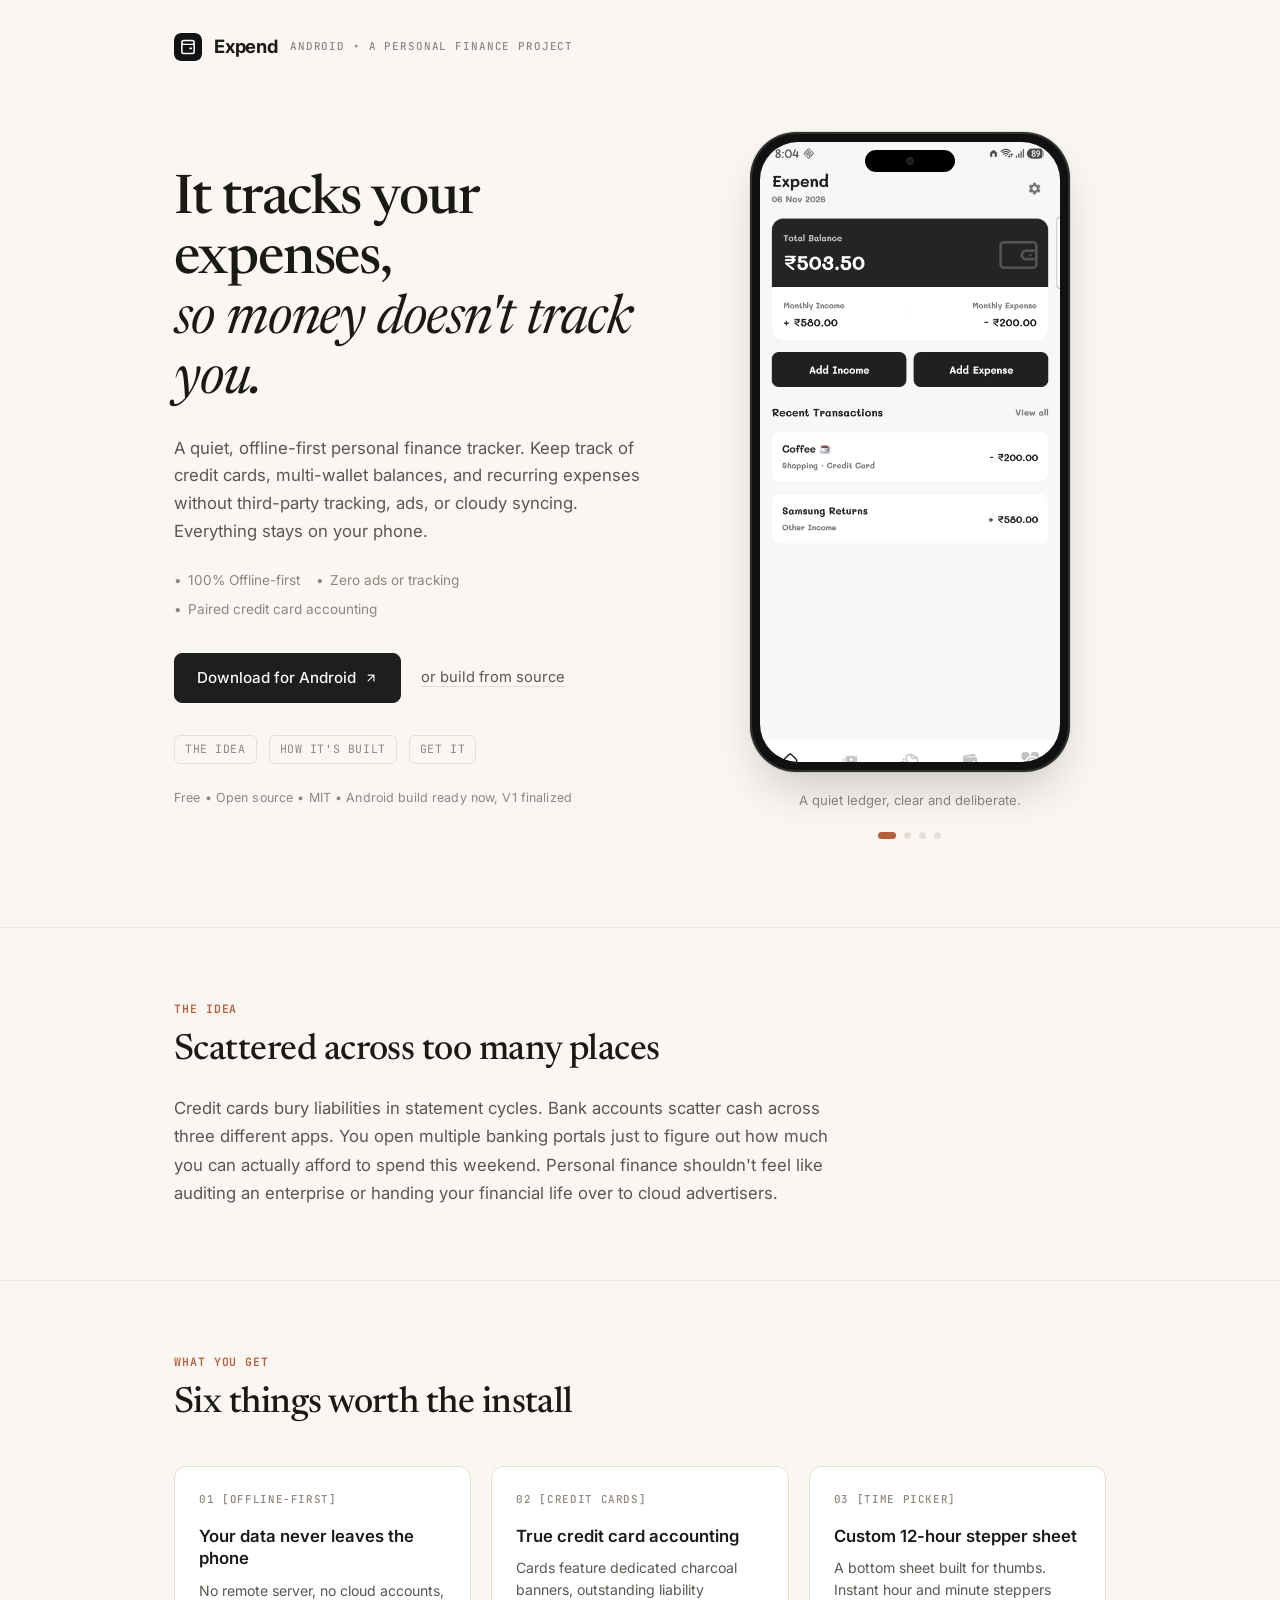
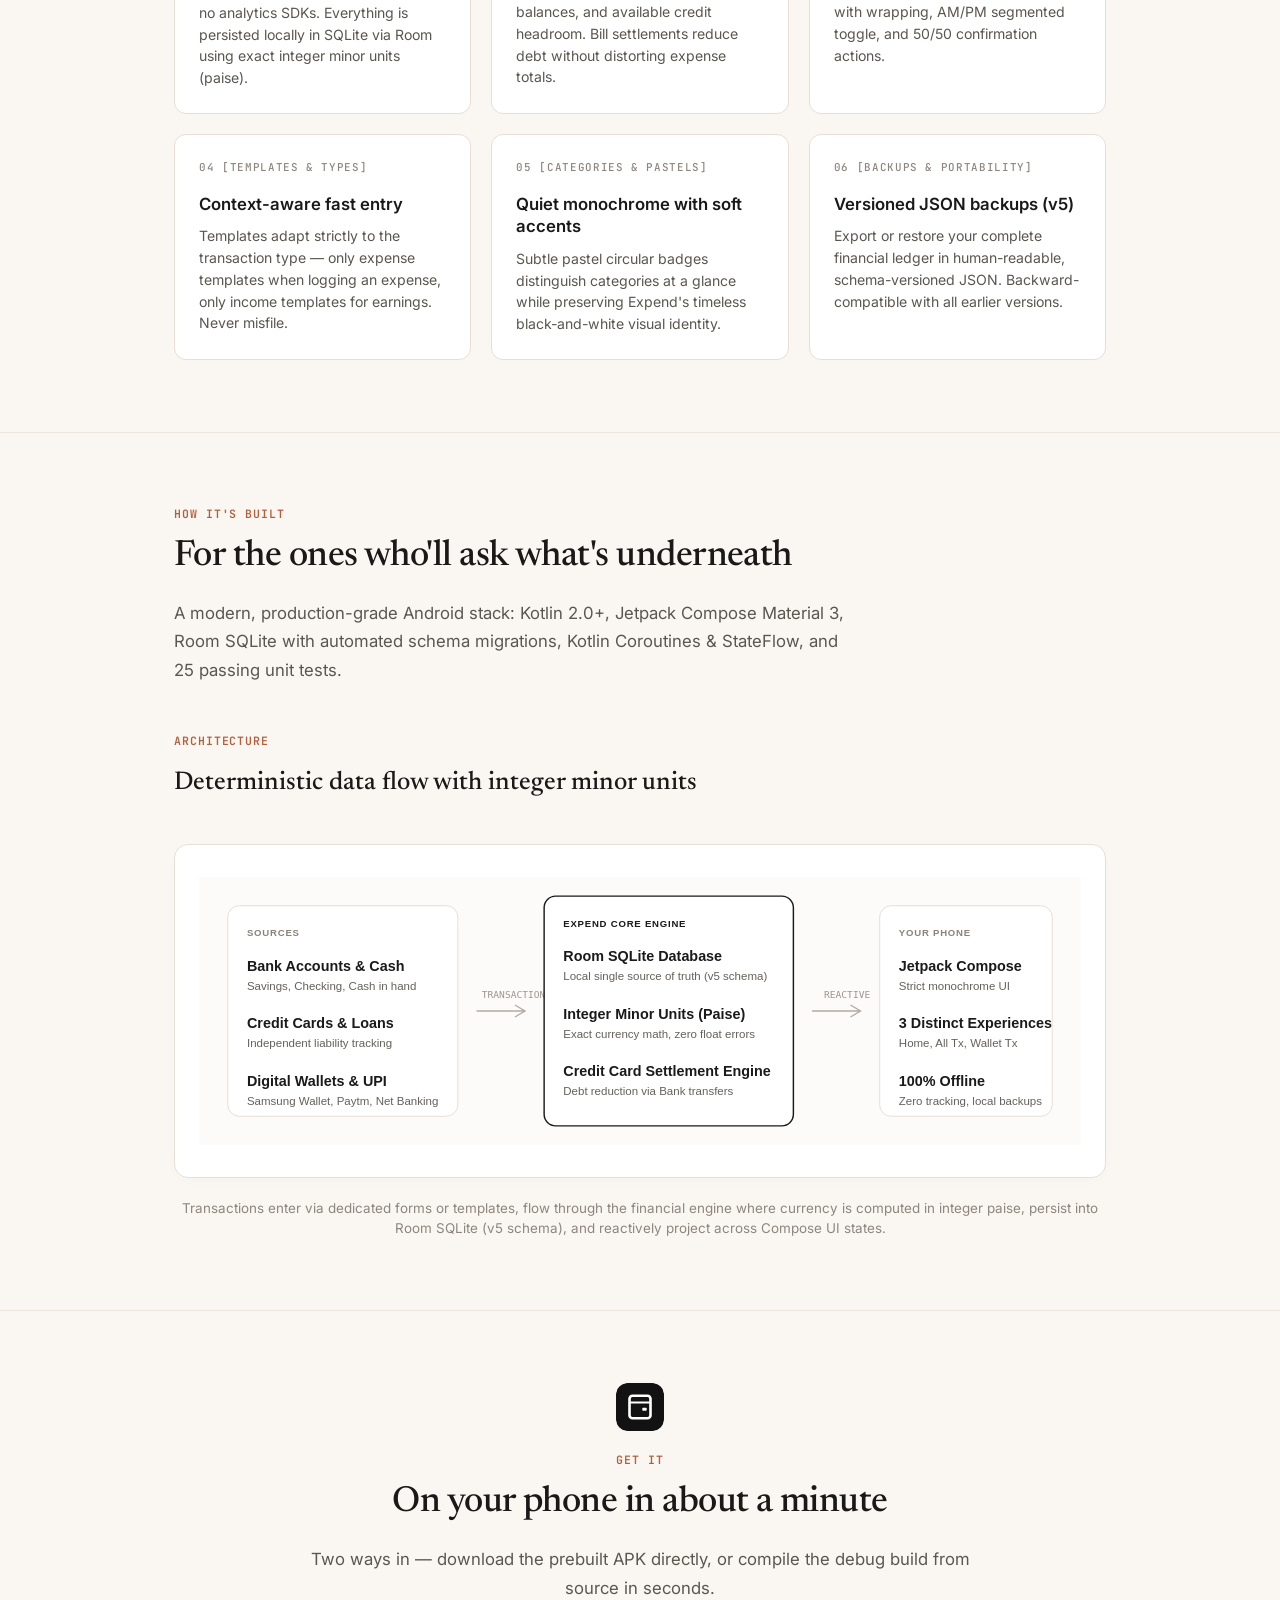
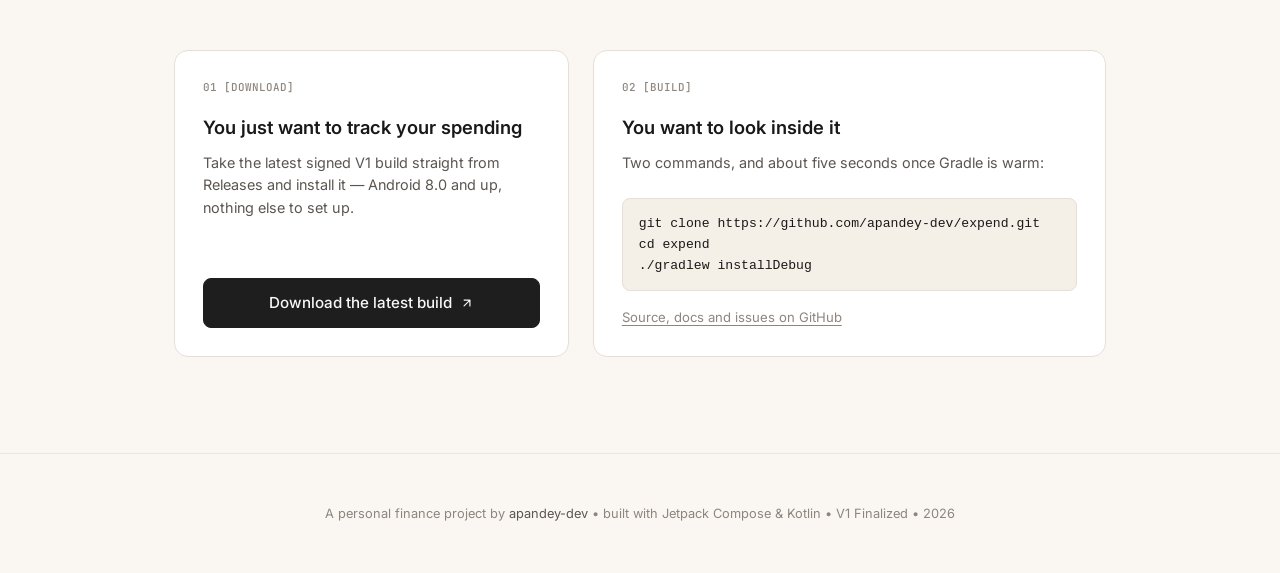
==== docs/index.html @ 9de520d7 "Finalize Expend V1: Credit card & normal wallet cards, category pastel badges, charcoal balance bann" ====
<!DOCTYPE html>
<html lang="en">
<head>
  <meta charset="UTF-8">
  <meta name="viewport" content="width=device-width, initial-scale=1.0">
  <title>Expend — A quiet, offline-first personal expense tracker</title>
  <meta name="description" content="A quiet, offline-first personal expense tracker built with Kotlin and Jetpack Compose. Zero ads, zero tracking, local Room database with paise minor units.">
  
  <!-- Favicon / App Icon -->
  <link rel="icon" type="image/svg+xml" href="media/expend-mark.svg">
  
  <!-- Google Fonts: Newsreader (Editorial Serif), Inter (Clean Sans), JetBrains Mono (Code/Mono) -->
  <link rel="preconnect" href="https://fonts.googleapis.com">
  <link rel="preconnect" href="https://fonts.gstatic.com" crossorigin>
  <link href="https://fonts.googleapis.com/css2?family=Inter:wght@400;500;600;700&family=JetBrains+Mono:wght@400;500;600&family=Newsreader:ital,opsz,wght@0,6..72,400;0,6..72,500;0,6..72,600;1,6..72,400&display=swap" rel="stylesheet">
  
  <link rel="stylesheet" href="style.css">
</head>
<body>

  <!-- Top Brand Navigation -->
  <header class="top-bar">
    <div class="container">
      <div class="brand-badge">
        <img src="media/expend-mark.svg" alt="Expend Mark" class="brand-logo-img">
        <span class="brand-title">Expend</span>
        <span class="brand-subtext">ANDROID &bull; A PERSONAL FINANCE PROJECT</span>
      </div>
    </div>
  </header>

  <!-- Hero Section -->
  <main>
    <section class="hero">
      <div class="container">
        <div class="hero-grid">
          
          <!-- Left Column: Copy & CTAs -->
          <div class="hero-content">
            <h1 class="hero-title">
              It tracks your expenses,<br>
              <em>so money doesn't track you.</em>
            </h1>
            
            <p class="hero-description">
              A quiet, offline-first personal finance tracker. Keep track of credit cards, multi-wallet balances, and recurring expenses without third-party tracking, ads, or cloudy syncing. Everything stays on your phone.
            </p>
            
            <div class="hero-tags">
              <span class="hero-tag-item">100% Offline-first</span>
              <span class="hero-tag-item">Zero ads or tracking</span>
              <span class="hero-tag-item">Paired credit card accounting</span>
            </div>
            
            <div class="hero-actions">
              <a href="https://github.com/apandey-dev/expend/releases/latest" class="btn-primary" target="_blank" rel="noopener">
                <span>Download for Android</span>
                <svg width="14" height="14" viewBox="0 0 24 24" fill="none" stroke="currentColor" stroke-width="2" stroke-linecap="round" stroke-linejoin="round">
                  <path d="M7 17l9.2-9.2M17 17V7H7"/>
                </svg>
              </a>
              <a href="#get-it" class="btn-link">or build from source</a>
            </div>
            
            <div class="hero-jump-links">
              <a href="#the-idea" class="chip-link">THE IDEA</a>
              <a href="#how-its-built" class="chip-link">HOW IT'S BUILT</a>
              <a href="#get-it" class="chip-link">GET IT</a>
            </div>
            
            <div class="hero-meta">
              Free &bull; Open source &bull; MIT &bull; Android build ready now, V1 finalized
            </div>
          </div>

          <!-- Right Column: Interactive Phone Mockup -->
          <div class="hero-mockup-wrapper">
            <div class="phone-mockup" role="region" aria-label="App preview">
              <div class="phone-island">
                <div class="phone-camera"></div>
              </div>
              <div class="phone-screen">
                <div class="carousel-slide active" data-slide="0">
                  <img src="media/screen-home.png" alt="Expend Home Screen with Total Balance Banner and Recent Transactions">
                </div>
                <div class="carousel-slide" data-slide="1">
                  <img src="media/screen-wallets.png" alt="Expend Wallets Screen showing Credit Card with Outstanding and Available Limit">
                </div>
                <div class="carousel-slide" data-slide="2">
                  <img src="media/screen-categories.png" alt="Expend Categories Screen with subtle pastel circular badges">
                </div>
                <div class="carousel-slide" data-slide="3">
                  <img src="media/screen-transactions.png" alt="Expend All Transactions Screen with full search and filtering">
                </div>
              </div>
            </div>

            <div class="mockup-caption-area">
              <div class="mockup-caption" id="carousel-caption">A quiet ledger, clear and deliberate.</div>
              <div class="carousel-dots" role="tablist">
                <button class="carousel-dot active" data-index="0" role="tab" aria-selected="true" aria-label="Slide 1"></button>
                <button class="carousel-dot" data-index="1" role="tab" aria-selected="false" aria-label="Slide 2"></button>
                <button class="carousel-dot" data-index="2" role="tab" aria-selected="false" aria-label="Slide 3"></button>
                <button class="carousel-dot" data-index="3" role="tab" aria-selected="false" aria-label="Slide 4"></button>
              </div>
            </div>
          </div>

        </div>
      </div>
    </section>

    <!-- Section: The Idea -->
    <section class="section" id="the-idea">
      <div class="container">
        <div class="section-eyebrow">THE IDEA</div>
        <h2 class="section-title">Scattered across too many places</h2>
        <p class="section-lead">
          Credit cards bury liabilities in statement cycles. Bank accounts scatter cash across three different apps. You open multiple banking portals just to figure out how much you can actually afford to spend this weekend. Personal finance shouldn't feel like auditing an enterprise or handing your financial life over to cloud advertisers.
        </p>
      </div>
    </section>

    <!-- Section: What You Get (6-Card Grid) -->
    <section class="section" id="what-you-get">
      <div class="container">
        <div class="section-eyebrow">WHAT YOU GET</div>
        <h2 class="section-title">Six things worth the install</h2>
        
        <div class="features-grid">
          
          <!-- Card 01 -->
          <div class="feature-card">
            <div class="feature-card-header">01 [OFFLINE-FIRST]</div>
            <h3 class="feature-card-title">Your data never leaves the phone</h3>
            <p class="feature-card-desc">
              No remote server, no cloud accounts, no analytics SDKs. Everything is persisted locally in SQLite via Room using exact integer minor units (paise).
            </p>
          </div>

          <!-- Card 02 -->
          <div class="feature-card">
            <div class="feature-card-header">02 [CREDIT CARDS]</div>
            <h3 class="feature-card-title">True credit card accounting</h3>
            <p class="feature-card-desc">
              Cards feature dedicated charcoal banners, outstanding liability balances, and available credit headroom. Bill settlements reduce debt without distorting expense totals.
            </p>
          </div>

          <!-- Card 03 -->
          <div class="feature-card">
            <div class="feature-card-header">03 [TIME PICKER]</div>
            <h3 class="feature-card-title">Custom 12-hour stepper sheet</h3>
            <p class="feature-card-desc">
              A bottom sheet built for thumbs. Instant hour and minute steppers with wrapping, AM/PM segmented toggle, and 50/50 confirmation actions.
            </p>
          </div>

          <!-- Card 04 -->
          <div class="feature-card">
            <div class="feature-card-header">04 [TEMPLATES &amp; TYPES]</div>
            <h3 class="feature-card-title">Context-aware fast entry</h3>
            <p class="feature-card-desc">
              Templates adapt strictly to the transaction type — only expense templates when logging an expense, only income templates for earnings. Never misfile.
            </p>
          </div>

          <!-- Card 05 -->
          <div class="feature-card">
            <div class="feature-card-header">05 [CATEGORIES &amp; PASTELS]</div>
            <h3 class="feature-card-title">Quiet monochrome with soft accents</h3>
            <p class="feature-card-desc">
              Subtle pastel circular badges distinguish categories at a glance while preserving Expend's timeless black-and-white visual identity.
            </p>
          </div>

          <!-- Card 06 -->
          <div class="feature-card">
            <div class="feature-card-header">06 [BACKUPS &amp; PORTABILITY]</div>
            <h3 class="feature-card-title">Versioned JSON backups (v5)</h3>
            <p class="feature-card-desc">
              Export or restore your complete financial ledger in human-readable, schema-versioned JSON. Backward-compatible with all earlier versions.
            </p>
          </div>

        </div>
      </div>
    </section>

    <!-- Section: How It's Built -->
    <section class="section" id="how-its-built">
      <div class="container">
        <div class="section-eyebrow">HOW IT'S BUILT</div>
        <h2 class="section-title">For the ones who'll ask what's underneath</h2>
        <p class="section-lead">
          A modern, production-grade Android stack: Kotlin 2.0+, Jetpack Compose Material 3, Room SQLite with automated schema migrations, Kotlin Coroutines &amp; StateFlow, and 25 passing unit tests.
        </p>

        <div style="margin-top: 48px;">
          <div class="section-eyebrow">ARCHITECTURE</div>
          <h3 style="font-family: var(--font-serif); font-size: 1.6rem; font-weight: 500; margin-bottom: 20px;">Deterministic data flow with integer minor units</h3>
          
          <div class="arch-diagram-wrapper">
            <img src="media/expend-flow.svg" alt="Expend Architecture Flow Diagram: Sources flow into Core Engine Room Database and project onto Phone screens">
          </div>
          
          <p class="arch-caption">
            Transactions enter via dedicated forms or templates, flow through the financial engine where currency is computed in integer paise, persist into Room SQLite (v5 schema), and reactively project across Compose UI states.
          </p>
        </div>
      </div>
    </section>

    <!-- Section: Get It -->
    <section class="section get-it-section" id="get-it">
      <div class="container">
        <div class="get-it-header">
          <img src="media/expend-mark.svg" alt="Expend Logo" class="get-it-icon">
          <div class="section-eyebrow">GET IT</div>
          <h2 class="section-title">On your phone in about a minute</h2>
          <p class="section-lead" style="text-align: center; margin: 0 auto;">
            Two ways in &mdash; download the prebuilt APK directly, or compile the debug build from source in seconds.
          </p>
        </div>

        <div class="get-it-grid">
          
          <!-- Download Card -->
          <div class="get-card">
            <div class="get-card-tag">01 [DOWNLOAD]</div>
            <h3 class="get-card-title">You just want to track your spending</h3>
            <p class="get-card-desc">
              Take the latest signed V1 build straight from Releases and install it &mdash; Android 8.0 and up, nothing else to set up.
            </p>
            <div>
              <a href="https://github.com/apandey-dev/expend/releases/latest" class="btn-primary" style="width: 100%; justify-content: center;" target="_blank" rel="noopener">
                <span>Download the latest build</span>
                <svg width="14" height="14" viewBox="0 0 24 24" fill="none" stroke="currentColor" stroke-width="2" stroke-linecap="round" stroke-linejoin="round">
                  <path d="M7 17l9.2-9.2M17 17V7H7"/>
                </svg>
              </a>
            </div>
          </div>

          <!-- Build from Source Card -->
          <div class="get-card">
            <div class="get-card-tag">02 [BUILD]</div>
            <h3 class="get-card-title">You want to look inside it</h3>
            <p class="get-card-desc">
              Two commands, and about five seconds once Gradle is warm:
            </p>
            <div class="code-block">
              <pre><code>git clone https://github.com/apandey-dev/expend.git
cd expend
./gradlew installDebug</code></pre>
            </div>
            <div class="get-card-footer">
              <a href="https://github.com/apandey-dev/expend" target="_blank" rel="noopener">Source, docs and issues on GitHub</a>
            </div>
          </div>

        </div>
      </div>
    </section>
  </main>

  <!-- Footer -->
  <footer class="footer">
    <div class="container">
      <p>A personal finance project by <a href="https://github.com/apandey-dev" target="_blank" rel="noopener">apandey-dev</a> &bull; built with Jetpack Compose &amp; Kotlin &bull; V1 Finalized &bull; 2026</p>
    </div>
  </footer>

  <script src="app.js"></script>
</body>
</html>
---- docs/style.css ----
/* ==========================================================================
   Expend V1 Showcase Website Stylesheet
   Designed to match the editorial, warm ivory aesthetic of DuskRead / Expend
   ========================================================================== */

:root {
  --bg-color: #FAF7F2;
  --surface-card: #FFFFFF;
  --surface-subtle: #F3ECE2;
  --surface-code: #F4EFE7;
  --border-color: #E7DFD5;
  --border-subtle: #EDE6DC;
  
  --text-primary: #1A1918;
  --text-secondary: #5C5650;
  --text-muted: #8E867E;
  --text-light: #F9F7F5;
  
  --brand-dark: #1E1E1E;
  --brand-charcoal: #262626;
  --brand-hover: #333333;
  
  --font-serif: 'Newsreader', Georgia, serif;
  --font-sans: 'Inter', -apple-system, BlinkMacSystemFont, "Segoe UI", Roboto, sans-serif;
  --font-mono: 'JetBrains Mono', SFMono-Regular, Consolas, Menlo, monospace;

  --max-width: 980px;
  --phone-width: 320px;
}

* {
  box-sizing: border-box;
  margin: 0;
  padding: 0;
}

html {
  font-size: 16px;
  scroll-behavior: smooth;
  background-color: var(--bg-color);
  color: var(--text-primary);
}

body {
  font-family: var(--font-sans);
  background-color: var(--bg-color);
  color: var(--text-primary);
  line-height: 1.6;
  -webkit-font-smoothing: antialiased;
  -moz-osx-font-smoothing: grayscale;
  padding: 0;
  margin: 0;
}

a {
  color: inherit;
  text-decoration: none;
  transition: opacity 0.2s ease, border-color 0.2s ease;
}

/* Container */
.container {
  width: 100%;
  max-width: var(--max-width);
  margin: 0 auto;
  padding: 0 24px;
}

/* ==========================================================================
   Navigation / Top Bar
   ========================================================================== */
.top-bar {
  padding: 32px 0 16px 0;
}

.brand-badge {
  display: inline-flex;
  align-items: center;
  gap: 12px;
}

.brand-logo-img {
  width: 28px;
  height: 28px;
  border-radius: 7px;
  display: block;
}

.brand-title {
  font-family: var(--font-sans);
  font-weight: 700;
  font-size: 1.15rem;
  letter-spacing: -0.01em;
  color: var(--text-primary);
}

.brand-subtext {
  font-family: var(--font-mono);
  font-size: 0.68rem;
  letter-spacing: 0.08em;
  text-transform: uppercase;
  color: var(--text-muted);
  font-weight: 500;
}

/* ==========================================================================
   Hero Section
   ========================================================================== */
.hero {
  padding: 48px 0 80px 0;
}

.hero-grid {
  display: grid;
  grid-template-columns: 1.25fr 1fr;
  gap: 48px;
  align-items: center;
}

.hero-content {
  display: flex;
  flex-direction: column;
}

.hero-title {
  font-family: var(--font-serif);
  font-size: 3.4rem;
  font-weight: 500;
  line-height: 1.1;
  letter-spacing: -0.02em;
  color: var(--text-primary);
  margin-bottom: 24px;
}

.hero-title em {
  font-style: italic;
  font-weight: 400;
}

.hero-description {
  font-size: 1.05rem;
  line-height: 1.65;
  color: var(--text-secondary);
  margin-bottom: 24px;
  max-width: 480px;
}

.hero-tags {
  display: flex;
  flex-wrap: wrap;
  align-items: center;
  gap: 8px 16px;
  margin-bottom: 32px;
  font-size: 0.85rem;
  color: var(--text-muted);
}

.hero-tag-item {
  display: inline-flex;
  align-items: center;
  gap: 6px;
}

.hero-tag-item::before {
  content: "•";
  color: var(--text-muted);
}

.hero-actions {
  display: flex;
  align-items: center;
  gap: 20px;
  flex-wrap: wrap;
  margin-bottom: 32px;
}

.btn-primary {
  display: inline-flex;
  align-items: center;
  gap: 8px;
  background-color: var(--brand-dark);
  color: var(--text-light);
  font-weight: 500;
  font-size: 0.95rem;
  padding: 12px 22px;
  border-radius: 8px;
  transition: all 0.2s ease;
  border: 1px solid var(--brand-dark);
}

.btn-primary:hover {
  background-color: var(--brand-hover);
  border-color: var(--brand-hover);
  transform: translateY(-1px);
}

.btn-link {
  font-size: 0.92rem;
  color: var(--text-secondary);
  text-decoration: underline;
  text-underline-offset: 4px;
  text-decoration-color: var(--border-color);
}

.btn-link:hover {
  color: var(--text-primary);
  text-decoration-color: var(--text-primary);
}

.hero-jump-links {
  display: flex;
  gap: 12px;
  margin-bottom: 24px;
}

.chip-link {
  font-family: var(--font-mono);
  font-size: 0.72rem;
  text-transform: uppercase;
  letter-spacing: 0.05em;
  color: var(--text-muted);
  border: 1px solid var(--border-color);
  padding: 4px 10px;
  border-radius: 6px;
  background: transparent;
  transition: all 0.15s ease;
}

.chip-link:hover {
  background: var(--surface-card);
  color: var(--text-primary);
  border-color: var(--text-muted);
}

.hero-meta {
  font-size: 0.78rem;
  color: var(--text-muted);
  letter-spacing: 0.01em;
}

/* ==========================================================================
   Phone Mockup & Interactive Screen Carousel
   ========================================================================== */
.hero-mockup-wrapper {
  display: flex;
  flex-direction: column;
  align-items: center;
}

.phone-mockup {
  position: relative;
  width: var(--phone-width);
  height: 640px;
  background: #111111;
  border-radius: 46px;
  padding: 10px;
  box-shadow:
    0 24px 48px -12px rgba(24, 20, 16, 0.22),
    0 0 0 1px rgba(0, 0, 0, 0.08),
    inset 0 0 0 2px rgba(255, 255, 255, 0.12);
  display: flex;
  flex-direction: column;
}

/* Phone Speaker & Camera Island */
.phone-island {
  position: absolute;
  top: 18px;
  left: 50%;
  transform: translateX(-50%);
  width: 90px;
  height: 22px;
  background: #000000;
  border-radius: 12px;
  z-index: 10;
  display: flex;
  align-items: center;
  justify-content: space-around;
  padding: 0 10px;
}

.phone-camera {
  width: 8px;
  height: 8px;
  border-radius: 50%;
  background: #1c1c1e;
  border: 1px solid #2c2c2e;
}

.phone-screen {
  position: relative;
  width: 100%;
  height: 100%;
  border-radius: 38px;
  overflow: hidden;
  background: #000000;
}

.carousel-slide {
  position: absolute;
  top: 0;
  left: 0;
  width: 100%;
  height: 100%;
  opacity: 0;
  visibility: hidden;
  transition: opacity 0.4s ease, transform 0.4s ease;
  transform: scale(0.98);
}

.carousel-slide.active {
  opacity: 1;
  visibility: visible;
  transform: scale(1);
}

.carousel-slide img {
  width: 100%;
  height: 100%;
  object-fit: cover;
  object-position: top center;
  display: block;
}

.mockup-caption-area {
  margin-top: 18px;
  text-align: center;
}

.mockup-caption {
  font-size: 0.82rem;
  color: var(--text-muted);
  margin-bottom: 10px;
}

.carousel-dots {
  display: inline-flex;
  gap: 8px;
  align-items: center;
}

.carousel-dot {
  width: 7px;
  height: 7px;
  border-radius: 50%;
  background-color: var(--border-color);
  border: none;
  cursor: pointer;
  padding: 0;
  transition: all 0.2s ease;
}

.carousel-dot.active {
  background-color: #B45F3C;
  width: 18px;
  border-radius: 4px;
}

/* ==========================================================================
   Section: The Idea
   ========================================================================== */
.section {
  padding: 72px 0;
  border-top: 1px solid var(--border-subtle);
}

.section-eyebrow {
  font-family: var(--font-mono);
  font-size: 0.72rem;
  text-transform: uppercase;
  letter-spacing: 0.08em;
  color: #B45F3C;
  margin-bottom: 12px;
  font-weight: 600;
}

.section-title {
  font-family: var(--font-serif);
  font-size: 2.25rem;
  font-weight: 500;
  letter-spacing: -0.015em;
  color: var(--text-primary);
  margin-bottom: 20px;
  line-height: 1.2;
}

.section-lead {
  font-size: 1.05rem;
  line-height: 1.7;
  color: var(--text-secondary);
  max-width: 680px;
}

/* ==========================================================================
   Section: What You Get (6-Card Grid)
   ========================================================================== */
.features-grid {
  display: grid;
  grid-template-columns: repeat(3, 1fr);
  gap: 20px;
  margin-top: 40px;
}

.feature-card {
  background: var(--surface-card);
  border: 1px solid var(--border-color);
  border-radius: 12px;
  padding: 24px;
  display: flex;
  flex-direction: column;
  transition: transform 0.2s ease, border-color 0.2s ease, box-shadow 0.2s ease;
}

.feature-card:hover {
  transform: translateY(-2px);
  border-color: #D3C9BD;
  box-shadow: 0 10px 24px -10px rgba(0, 0, 0, 0.06);
}

.feature-card-header {
  font-family: var(--font-mono);
  font-size: 0.68rem;
  letter-spacing: 0.06em;
  color: var(--text-muted);
  margin-bottom: 16px;
  font-weight: 500;
}

.feature-card-title {
  font-size: 1.05rem;
  font-weight: 600;
  color: var(--text-primary);
  margin-bottom: 10px;
  line-height: 1.35;
}

.feature-card-desc {
  font-size: 0.88rem;
  line-height: 1.55;
  color: var(--text-secondary);
}

/* ==========================================================================
   Section: Architecture & How It's Built
   ========================================================================== */
.arch-diagram-wrapper {
  margin-top: 40px;
  background: var(--surface-card);
  border: 1px solid var(--border-color);
  border-radius: 14px;
  padding: 32px 24px;
  box-shadow: 0 4px 20px -8px rgba(0,0,0,0.04);
}

.arch-diagram-wrapper img,
.arch-diagram-wrapper svg {
  width: 100%;
  height: auto;
  display: block;
}

.arch-caption {
  margin-top: 20px;
  font-size: 0.84rem;
  color: var(--text-muted);
  text-align: center;
  line-height: 1.5;
}

/* ==========================================================================
   Section: Get It (Download & Build from Source)
   ========================================================================== */
.get-it-section {
  text-align: center;
  padding-bottom: 96px;
}

.get-it-header {
  display: flex;
  flex-direction: column;
  align-items: center;
  margin-bottom: 48px;
}

.get-it-icon {
  width: 48px;
  height: 48px;
  border-radius: 12px;
  margin-bottom: 20px;
}

.get-it-grid {
  display: grid;
  grid-template-columns: 1fr 1.3fr;
  gap: 24px;
  text-align: left;
}

.get-card {
  background: var(--surface-card);
  border: 1px solid var(--border-color);
  border-radius: 14px;
  padding: 28px;
  display: flex;
  flex-direction: column;
}

.get-card-tag {
  font-family: var(--font-mono);
  font-size: 0.68rem;
  color: var(--text-muted);
  margin-bottom: 16px;
  font-weight: 500;
}

.get-card-title {
  font-size: 1.15rem;
  font-weight: 600;
  color: var(--text-primary);
  margin-bottom: 10px;
}

.get-card-desc {
  font-size: 0.9rem;
  color: var(--text-secondary);
  line-height: 1.55;
  margin-bottom: 24px;
  flex-grow: 1;
}

.code-block {
  background: var(--surface-code);
  border: 1px solid var(--border-color);
  border-radius: 8px;
  padding: 14px 16px;
  font-family: var(--font-mono);
  font-size: 0.82rem;
  color: var(--text-primary);
  line-height: 1.6;
  margin-bottom: 16px;
  overflow-x: auto;
}

.code-block pre {
  margin: 0;
}

.get-card-footer {
  font-size: 0.82rem;
  color: var(--text-muted);
}

.get-card-footer a {
  text-decoration: underline;
  text-underline-offset: 3px;
}

/* ==========================================================================
   Footer
   ========================================================================== */
.footer {
  border-top: 1px solid var(--border-subtle);
  padding: 48px 0;
  text-align: center;
  font-size: 0.8rem;
  color: var(--text-muted);
  line-height: 1.8;
}

.footer a {
  color: var(--text-secondary);
}

.footer a:hover {
  color: var(--text-primary);
}

/* ==========================================================================
   Responsive Breakpoints
   ========================================================================== */
@media (max-width: 860px) {
  .hero-grid {
    grid-template-columns: 1fr;
    gap: 40px;
  }

  .hero-mockup-wrapper {
    margin-top: 16px;
  }

  .features-grid {
    grid-template-columns: 1fr;
  }

  .get-it-grid {
    grid-template-columns: 1fr;
  }

  .hero-title {
    font-size: 2.6rem;
  }
}

@media (min-width: 861px) and (max-width: 1024px) {
  .features-grid {
    grid-template-columns: repeat(2, 1fr);
  }
}
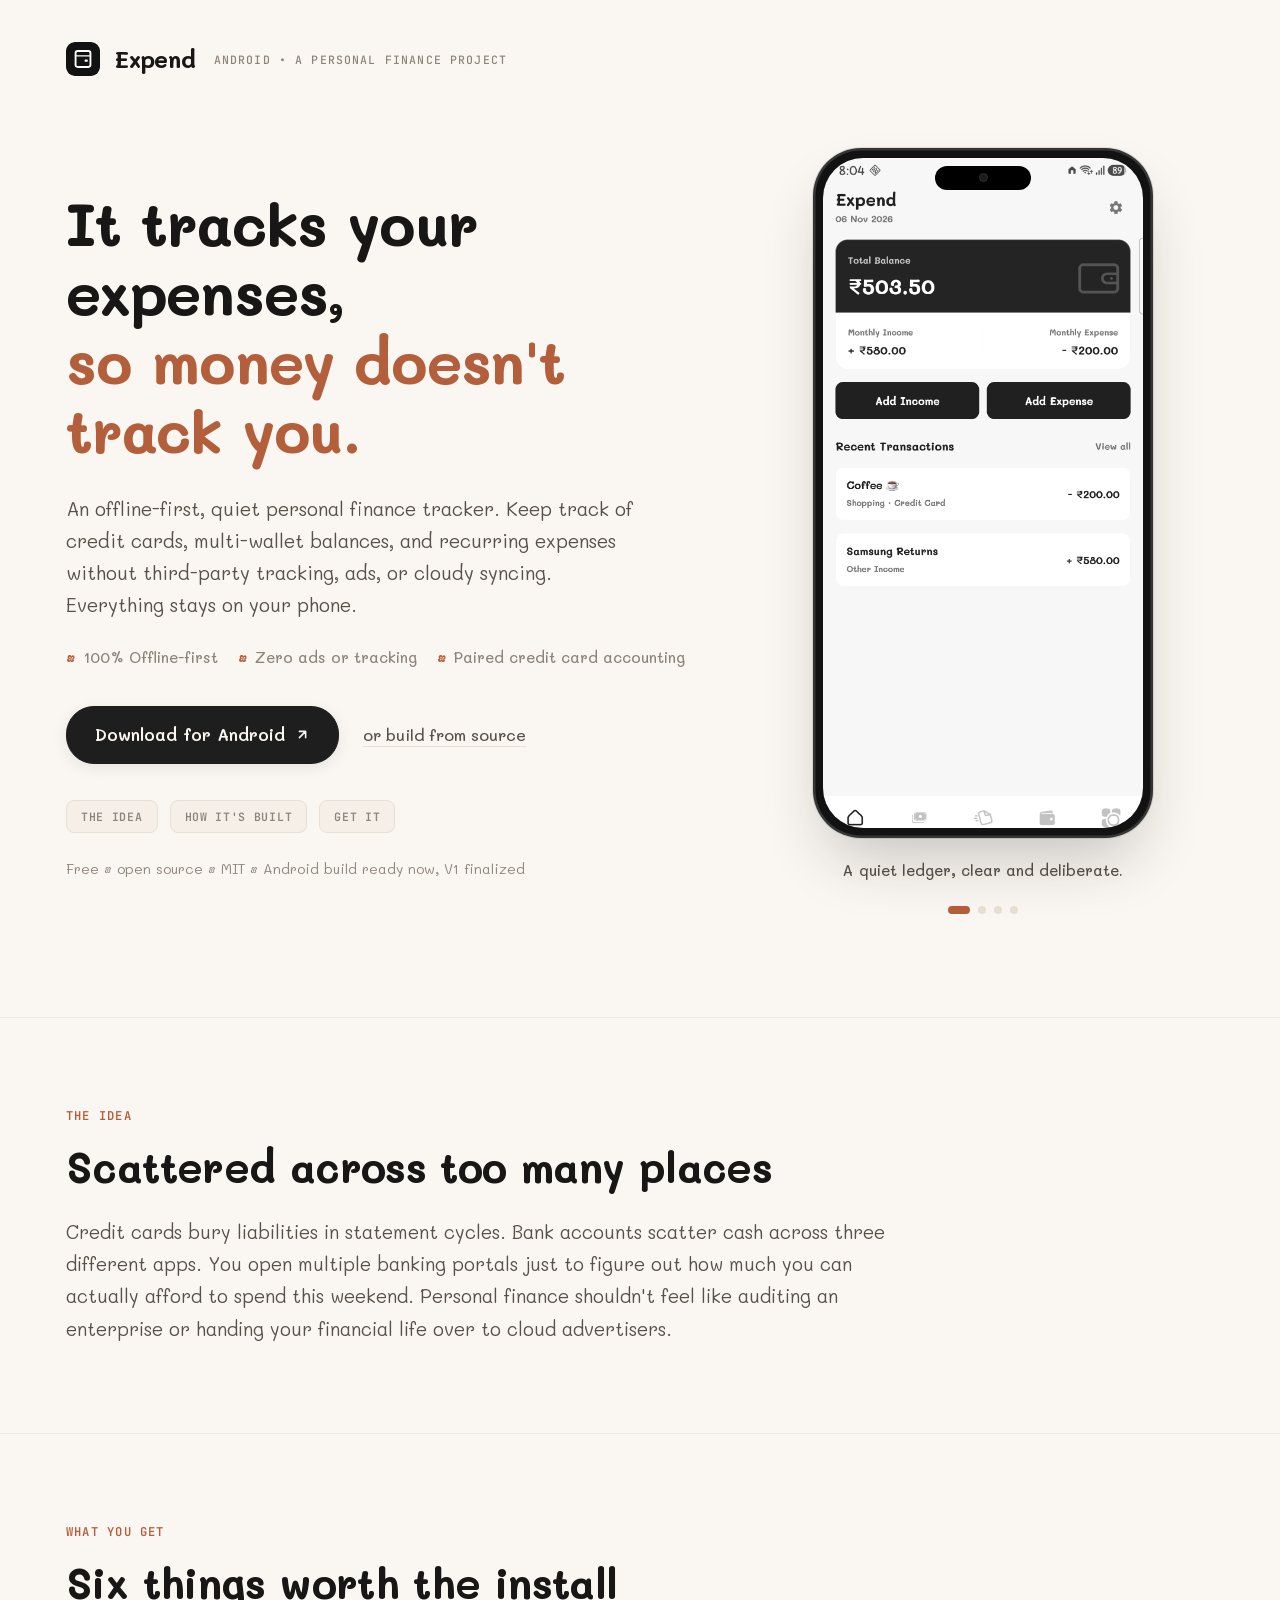
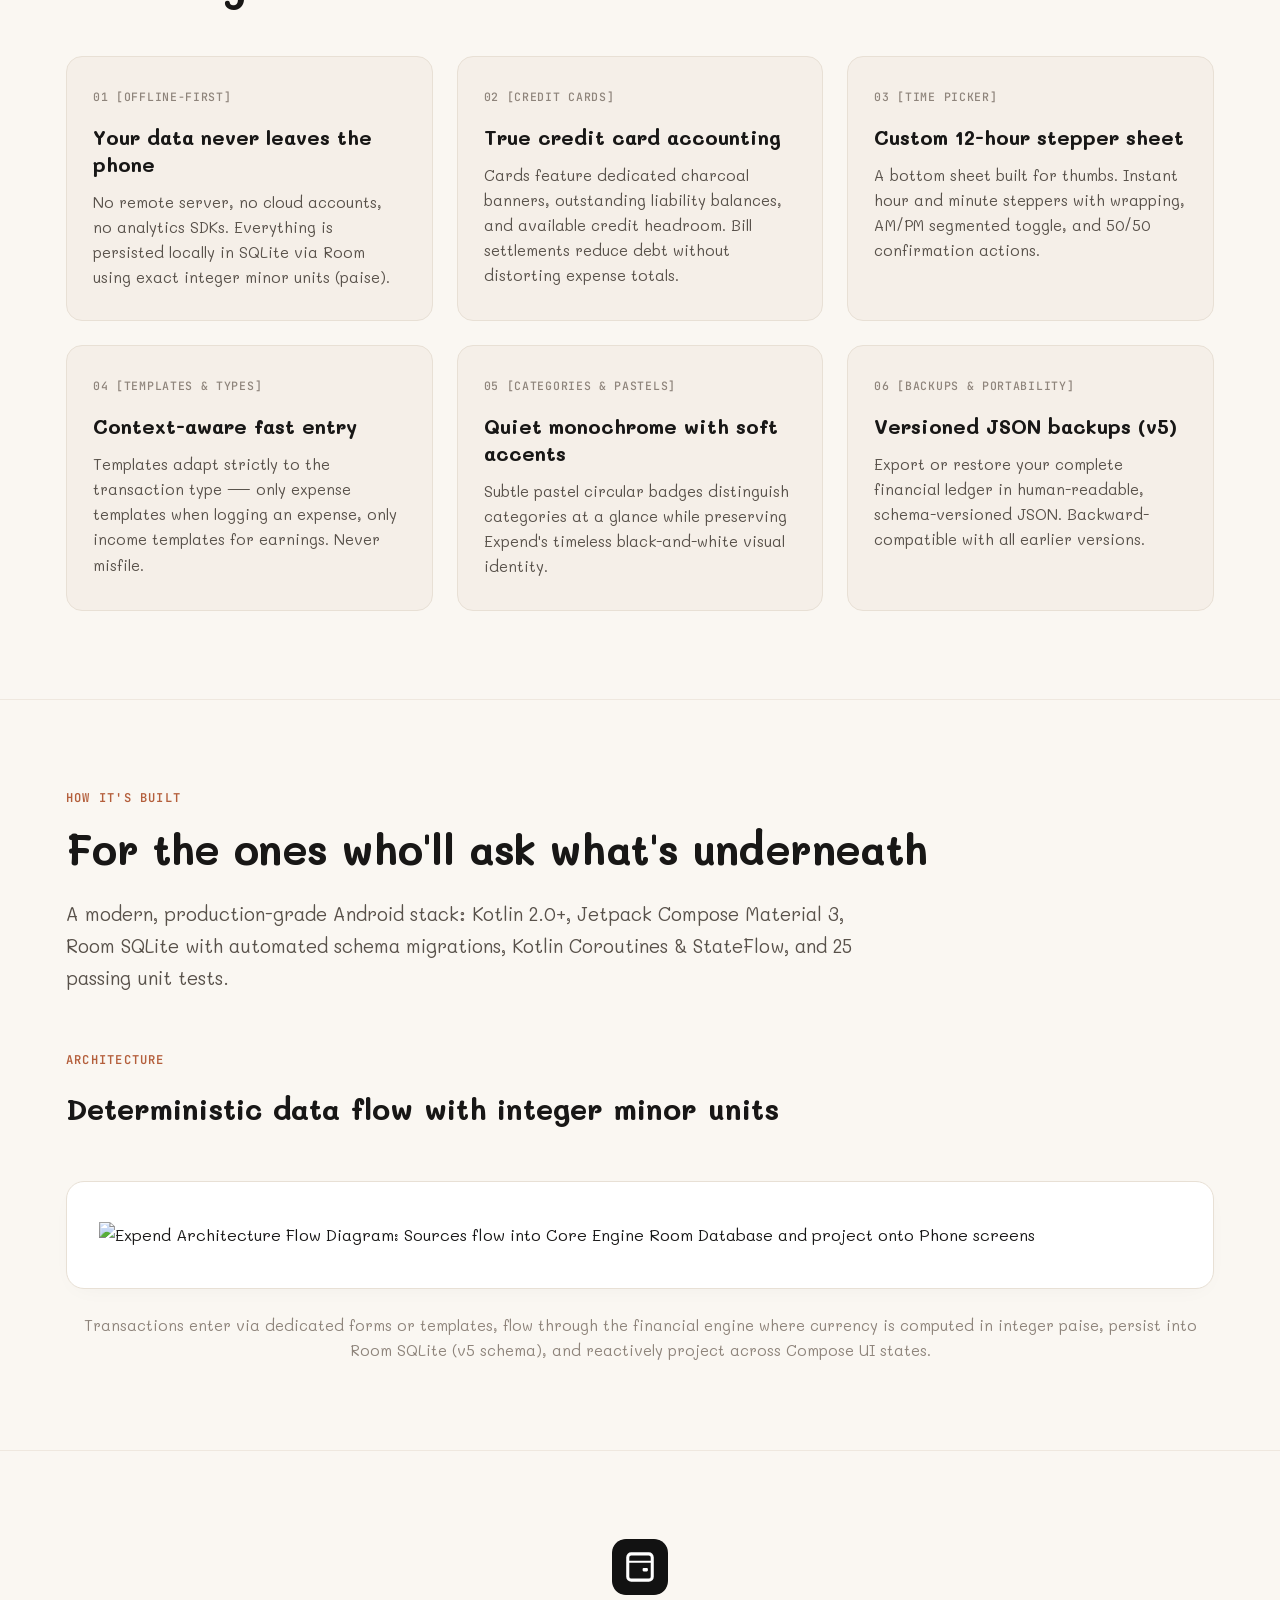
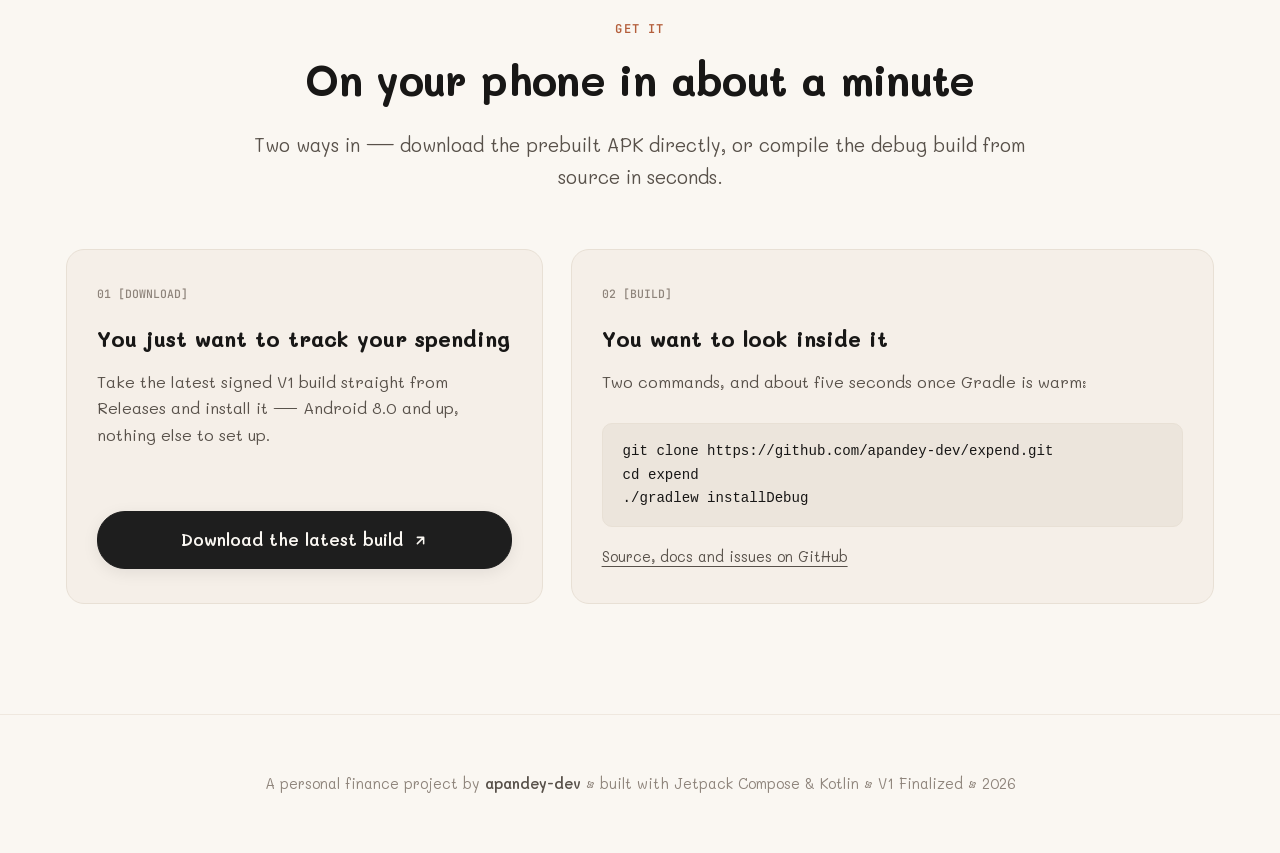
==== commit 52c3b549: "Enhance showcase website: Expand layout width to 1220px, integrate Mali typography, and polish hero " ====
--- a/docs/index.html
+++ b/docs/index.html
@@ -9,10 +9,10 @@
   <!-- Favicon / App Icon -->
   <link rel="icon" type="image/svg+xml" href="media/expend-mark.svg">
   
-  <!-- Google Fonts: Newsreader (Editorial Serif), Inter (Clean Sans), JetBrains Mono (Code/Mono) -->
+  <!-- Google Fonts: Mali (Expend signature font) & JetBrains Mono (Code/Mono) -->
   <link rel="preconnect" href="https://fonts.googleapis.com">
   <link rel="preconnect" href="https://fonts.gstatic.com" crossorigin>
-  <link href="https://fonts.googleapis.com/css2?family=Inter:wght@400;500;600;700&family=JetBrains+Mono:wght@400;500;600&family=Newsreader:ital,opsz,wght@0,6..72,400;0,6..72,500;0,6..72,600;1,6..72,400&display=swap" rel="stylesheet">
+  <link href="https://fonts.googleapis.com/css2?family=JetBrains+Mono:wght@400;500;600&family=Mali:ital,wght@0,300;0,400;0,500;0,600;0,700;1,400;1,600&display=swap" rel="stylesheet">
   
   <link rel="stylesheet" href="style.css">
 </head>
@@ -39,11 +39,11 @@
           <div class="hero-content">
             <h1 class="hero-title">
               It tracks your expenses,<br>
-              <em>so money doesn't track you.</em>
+              <span class="hero-accent">so money doesn't track you.</span>
             </h1>
             
             <p class="hero-description">
-              A quiet, offline-first personal finance tracker. Keep track of credit cards, multi-wallet balances, and recurring expenses without third-party tracking, ads, or cloudy syncing. Everything stays on your phone.
+              An offline-first, quiet personal finance tracker. Keep track of credit cards, multi-wallet balances, and recurring expenses without third-party tracking, ads, or cloudy syncing. Everything stays on your phone.
             </p>
             
             <div class="hero-tags">
@@ -55,7 +55,7 @@
             <div class="hero-actions">
               <a href="https://github.com/apandey-dev/expend/releases/latest" class="btn-primary" target="_blank" rel="noopener">
                 <span>Download for Android</span>
-                <svg width="14" height="14" viewBox="0 0 24 24" fill="none" stroke="currentColor" stroke-width="2" stroke-linecap="round" stroke-linejoin="round">
+                <svg width="15" height="15" viewBox="0 0 24 24" fill="none" stroke="currentColor" stroke-width="2.5" stroke-linecap="round" stroke-linejoin="round">
                   <path d="M7 17l9.2-9.2M17 17V7H7"/>
                 </svg>
               </a>
@@ -69,13 +69,13 @@
             </div>
             
             <div class="hero-meta">
-              Free &bull; Open source &bull; MIT &bull; Android build ready now, V1 finalized
+              Free &bull; open source &bull; MIT &bull; Android build ready now, V1 finalized
             </div>
           </div>
 
           <!-- Right Column: Interactive Phone Mockup -->
           <div class="hero-mockup-wrapper">
-            <div class="phone-mockup" role="region" aria-label="App preview">
+            <div class="phone-mockup" role="region" aria-label="Interactive app preview">
               <div class="phone-island">
                 <div class="phone-camera"></div>
               </div>
@@ -196,9 +196,9 @@
           A modern, production-grade Android stack: Kotlin 2.0+, Jetpack Compose Material 3, Room SQLite with automated schema migrations, Kotlin Coroutines &amp; StateFlow, and 25 passing unit tests.
         </p>
 
-        <div style="margin-top: 48px;">
+        <div style="margin-top: 56px;">
           <div class="section-eyebrow">ARCHITECTURE</div>
-          <h3 style="font-family: var(--font-serif); font-size: 1.6rem; font-weight: 500; margin-bottom: 20px;">Deterministic data flow with integer minor units</h3>
+          <h3 style="font-family: var(--font-main); font-size: 1.85rem; font-weight: 700; margin-bottom: 20px;">Deterministic data flow with integer minor units</h3>
           
           <div class="arch-diagram-wrapper">
             <img src="media/expend-flow.svg" alt="Expend Architecture Flow Diagram: Sources flow into Core Engine Room Database and project onto Phone screens">
@@ -235,7 +235,7 @@
             <div>
               <a href="https://github.com/apandey-dev/expend/releases/latest" class="btn-primary" style="width: 100%; justify-content: center;" target="_blank" rel="noopener">
                 <span>Download the latest build</span>
-                <svg width="14" height="14" viewBox="0 0 24 24" fill="none" stroke="currentColor" stroke-width="2" stroke-linecap="round" stroke-linejoin="round">
+                <svg width="15" height="15" viewBox="0 0 24 24" fill="none" stroke="currentColor" stroke-width="2.5" stroke-linecap="round" stroke-linejoin="round">
                   <path d="M7 17l9.2-9.2M17 17V7H7"/>
                 </svg>
               </a>
--- a/docs/style.css
+++ b/docs/style.css
@@ -1,31 +1,35 @@
 /* ==========================================================================
    Expend V1 Showcase Website Stylesheet
-   Designed to match the editorial, warm ivory aesthetic of DuskRead / Expend
+   Crafted with Mali typography, wide editorial grid, and warm ivory tones
    ========================================================================== */
 
 :root {
   --bg-color: #FAF7F2;
-  --surface-card: #FFFFFF;
-  --surface-subtle: #F3ECE2;
-  --surface-code: #F4EFE7;
-  --border-color: #E7DFD5;
-  --border-subtle: #EDE6DC;
+  --surface-card: #F5EFE8;
+  --surface-card-hover: #F0E9E1;
+  --surface-white: #FFFFFF;
+  --surface-code: #ECE5DC;
   
-  --text-primary: #1A1918;
-  --text-secondary: #5C5650;
-  --text-muted: #8E867E;
-  --text-light: #F9F7F5;
+  --border-color: #E8E0D5;
+  --border-subtle: #EFE8DF;
+  --border-dark: #1E1E1E;
   
+  --text-primary: #181716;
+  --text-secondary: #58514A;
+  --text-muted: #8E847B;
+  --text-light: #FAF7F2;
+  
+  --accent-rust: #B45F3C;
+  --accent-rust-hover: #9E5031;
   --brand-dark: #1E1E1E;
-  --brand-charcoal: #262626;
   --brand-hover: #333333;
   
-  --font-serif: 'Newsreader', Georgia, serif;
-  --font-sans: 'Inter', -apple-system, BlinkMacSystemFont, "Segoe UI", Roboto, sans-serif;
+  --font-main: 'Mali', cursive, sans-serif;
   --font-mono: 'JetBrains Mono', SFMono-Regular, Consolas, Menlo, monospace;
 
-  --max-width: 980px;
-  --phone-width: 320px;
+  --max-width: 1220px;
+  --phone-width: 340px;
+  --phone-height: 690px;
 }
 
 * {
@@ -42,10 +46,10 @@
 }
 
 body {
-  font-family: var(--font-sans);
+  font-family: var(--font-main);
   background-color: var(--bg-color);
   color: var(--text-primary);
-  line-height: 1.6;
+  line-height: 1.65;
   -webkit-font-smoothing: antialiased;
   -moz-osx-font-smoothing: grayscale;
   padding: 0;
@@ -55,7 +59,7 @@
 a {
   color: inherit;
   text-decoration: none;
-  transition: opacity 0.2s ease, border-color 0.2s ease;
+  transition: all 0.2s ease;
 }
 
 /* Container */
@@ -63,57 +67,58 @@
   width: 100%;
   max-width: var(--max-width);
   margin: 0 auto;
-  padding: 0 24px;
+  padding: 0 36px;
 }
 
 /* ==========================================================================
    Navigation / Top Bar
    ========================================================================== */
 .top-bar {
-  padding: 32px 0 16px 0;
+  padding: 40px 0 24px 0;
 }
 
 .brand-badge {
   display: inline-flex;
   align-items: center;
-  gap: 12px;
+  gap: 14px;
 }
 
 .brand-logo-img {
-  width: 28px;
-  height: 28px;
-  border-radius: 7px;
+  width: 34px;
+  height: 34px;
+  border-radius: 9px;
   display: block;
 }
 
 .brand-title {
-  font-family: var(--font-sans);
+  font-family: var(--font-main);
   font-weight: 700;
-  font-size: 1.15rem;
+  font-size: 1.45rem;
   letter-spacing: -0.01em;
   color: var(--text-primary);
 }
 
 .brand-subtext {
   font-family: var(--font-mono);
-  font-size: 0.68rem;
-  letter-spacing: 0.08em;
+  font-size: 0.72rem;
+  letter-spacing: 0.1em;
   text-transform: uppercase;
   color: var(--text-muted);
   font-weight: 500;
+  margin-left: 4px;
 }
 
 /* ==========================================================================
    Hero Section
    ========================================================================== */
 .hero {
-  padding: 48px 0 80px 0;
+  padding: 40px 0 96px 0;
 }
 
 .hero-grid {
   display: grid;
-  grid-template-columns: 1.25fr 1fr;
-  gap: 48px;
+  grid-template-columns: 1.35fr 1fr;
+  gap: 64px;
   align-items: center;
 }
 
@@ -123,82 +128,99 @@
 }
 
 .hero-title {
-  font-family: var(--font-serif);
-  font-size: 3.4rem;
+  font-family: var(--font-main);
+  font-size: 3.75rem;
+  font-weight: 700;
+  line-height: 1.15;
+  letter-spacing: -0.02em;
+  color: var(--text-primary);
+  margin-bottom: 28px;
+}
+
+.hero-accent {
+  color: var(--accent-rust);
+  font-weight: 700;
+}
+
+.hero-description {
+  font-family: var(--font-main);
+  font-size: 1.18rem;
+  line-height: 1.7;
+  color: var(--text-secondary);
+  margin-bottom: 24px;
+  max-width: 580px;
+}
+
+.hero-tags {
+  display: flex;
+  flex-wrap: wrap;
+  align-items: center;
+  gap: 10px 20px;
+  margin-bottom: 36px;
+  font-family: var(--font-main);
+  font-size: 0.95rem;
   font-weight: 500;
-  line-height: 1.1;
-  letter-spacing: -0.02em;
-  color: var(--text-primary);
-  margin-bottom: 24px;
-}
-
-.hero-title em {
-  font-style: italic;
-  font-weight: 400;
-}
-
-.hero-description {
-  font-size: 1.05rem;
-  line-height: 1.65;
-  color: var(--text-secondary);
-  margin-bottom: 24px;
-  max-width: 480px;
-}
-
-.hero-tags {
-  display: flex;
-  flex-wrap: wrap;
-  align-items: center;
-  gap: 8px 16px;
-  margin-bottom: 32px;
-  font-size: 0.85rem;
   color: var(--text-muted);
 }
 
 .hero-tag-item {
   display: inline-flex;
   align-items: center;
-  gap: 6px;
+  gap: 8px;
 }
 
 .hero-tag-item::before {
   content: "•";
-  color: var(--text-muted);
+  color: var(--accent-rust);
+  font-weight: bold;
 }
 
 .hero-actions {
   display: flex;
   align-items: center;
-  gap: 20px;
+  gap: 24px;
   flex-wrap: wrap;
-  margin-bottom: 32px;
+  margin-bottom: 36px;
 }
 
 .btn-primary {
   display: inline-flex;
   align-items: center;
-  gap: 8px;
+  gap: 10px;
   background-color: var(--brand-dark);
   color: var(--text-light);
-  font-weight: 500;
-  font-size: 0.95rem;
-  padding: 12px 22px;
-  border-radius: 8px;
+  font-family: var(--font-main);
+  font-weight: 600;
+  font-size: 1.05rem;
+  padding: 14px 28px;
+  border-radius: 28px;
+  border: 1px solid var(--brand-dark);
   transition: all 0.2s ease;
-  border: 1px solid var(--brand-dark);
+  box-shadow: 0 4px 16px rgba(0, 0, 0, 0.08);
 }
 
 .btn-primary:hover {
   background-color: var(--brand-hover);
   border-color: var(--brand-hover);
-  transform: translateY(-1px);
+  transform: translateY(-2px);
+  box-shadow: 0 8px 24px rgba(0, 0, 0, 0.12);
+}
+
+.btn-primary svg {
+  transition: transform 0.2s ease;
+}
+
+.btn-primary:hover svg {
+  transform: translate(2px, -2px);
 }
 
 .btn-link {
-  font-size: 0.92rem;
+  font-family: var(--font-main);
+  font-size: 1rem;
+  font-weight: 500;
   color: var(--text-secondary);
   text-decoration: underline;
-  text-underline-offset: 4px;
+  text-underline-offset: 5px;
   text-decoration-color: var(--border-color);
 }
 
@@ -216,26 +238,27 @@
 .chip-link {
   font-family: var(--font-mono);
   font-size: 0.72rem;
+  font-weight: 600;
   text-transform: uppercase;
-  letter-spacing: 0.05em;
+  letter-spacing: 0.06em;
   color: var(--text-muted);
   border: 1px solid var(--border-color);
-  padding: 4px 10px;
-  border-radius: 6px;
-  background: transparent;
-  transition: all 0.15s ease;
+  padding: 6px 14px;
+  border-radius: 8px;
+  background: var(--surface-card);
+  transition: all 0.2s ease;
 }
 
 .chip-link:hover {
-  background: var(--surface-card);
-  color: var(--text-primary);
-  border-color: var(--text-muted);
+  background: var(--surface-white);
+  color: var(--accent-rust);
+  border-color: var(--accent-rust);
 }
 
 .hero-meta {
-  font-size: 0.78rem;
-  color: var(--text-muted);
-  letter-spacing: 0.01em;
+  font-family: var(--font-main);
+  font-size: 0.88rem;
+  color: var(--text-muted);
 }
 
 /* ==========================================================================
@@ -250,26 +273,27 @@
 .phone-mockup {
   position: relative;
   width: var(--phone-width);
-  height: 640px;
-  background: #111111;
-  border-radius: 46px;
+  height: var(--phone-height);
+  background: #121212;
+  border-radius: 48px;
   padding: 10px;
   box-shadow:
-    0 24px 48px -12px rgba(24, 20, 16, 0.22),
-    0 0 0 1px rgba(0, 0, 0, 0.08),
-    inset 0 0 0 2px rgba(255, 255, 255, 0.12);
+    0 32px 64px -16px rgba(26, 20, 16, 0.24),
+    0 0 0 1px rgba(0, 0, 0, 0.1),
+    inset 0 0 0 2.5px rgba(255, 255, 255, 0.15);
   display: flex;
   flex-direction: column;
-}
-
-/* Phone Speaker & Camera Island */
+  cursor: pointer;
+  user-select: none;
+}
+
 .phone-island {
   position: absolute;
   top: 18px;
   left: 50%;
   transform: translateX(-50%);
-  width: 90px;
-  height: 22px;
+  width: 96px;
+  height: 24px;
   background: #000000;
   border-radius: 12px;
   z-index: 10;
@@ -280,18 +304,18 @@
 }
 
 .phone-camera {
-  width: 8px;
-  height: 8px;
+  width: 9px;
+  height: 9px;
   border-radius: 50%;
   background: #1c1c1e;
-  border: 1px solid #2c2c2e;
+  border: 1px solid #2e2e30;
 }
 
 .phone-screen {
   position: relative;
   width: 100%;
   height: 100%;
-  border-radius: 38px;
+  border-radius: 40px;
   overflow: hidden;
   background: #000000;
 }
@@ -323,14 +347,16 @@
 }
 
 .mockup-caption-area {
-  margin-top: 18px;
+  margin-top: 20px;
   text-align: center;
 }
 
 .mockup-caption {
-  font-size: 0.82rem;
-  color: var(--text-muted);
-  margin-bottom: 10px;
+  font-family: var(--font-main);
+  font-size: 0.95rem;
+  font-weight: 500;
+  color: var(--text-secondary);
+  margin-bottom: 12px;
 }
 
 .carousel-dots {
@@ -340,55 +366,56 @@
 }
 
 .carousel-dot {
-  width: 7px;
-  height: 7px;
+  width: 8px;
+  height: 8px;
   border-radius: 50%;
   background-color: var(--border-color);
   border: none;
   cursor: pointer;
   padding: 0;
-  transition: all 0.2s ease;
+  transition: all 0.25s ease;
 }
 
 .carousel-dot.active {
-  background-color: #B45F3C;
-  width: 18px;
-  border-radius: 4px;
-}
-
-/* ==========================================================================
-   Section: The Idea
+  background-color: var(--accent-rust);
+  width: 22px;
+  border-radius: 5px;
+}
+
+/* ==========================================================================
+   Section: Global Layout
    ========================================================================== */
 .section {
-  padding: 72px 0;
+  padding: 88px 0;
   border-top: 1px solid var(--border-subtle);
 }
 
 .section-eyebrow {
   font-family: var(--font-mono);
-  font-size: 0.72rem;
+  font-size: 0.76rem;
   text-transform: uppercase;
-  letter-spacing: 0.08em;
-  color: #B45F3C;
-  margin-bottom: 12px;
+  letter-spacing: 0.1em;
+  color: var(--accent-rust);
+  margin-bottom: 14px;
   font-weight: 600;
 }
 
 .section-title {
-  font-family: var(--font-serif);
-  font-size: 2.25rem;
-  font-weight: 500;
+  font-family: var(--font-main);
+  font-size: 2.6rem;
+  font-weight: 700;
   letter-spacing: -0.015em;
   color: var(--text-primary);
-  margin-bottom: 20px;
-  line-height: 1.2;
+  margin-bottom: 24px;
+  line-height: 1.25;
 }
 
 .section-lead {
-  font-size: 1.05rem;
-  line-height: 1.7;
-  color: var(--text-secondary);
-  max-width: 680px;
+  font-family: var(--font-main);
+  font-size: 1.15rem;
+  line-height: 1.75;
+  color: var(--text-secondary);
+  max-width: 820px;
 }
 
 /* ==========================================================================
@@ -397,46 +424,49 @@
 .features-grid {
   display: grid;
   grid-template-columns: repeat(3, 1fr);
-  gap: 20px;
-  margin-top: 40px;
+  gap: 24px;
+  margin-top: 48px;
 }
 
 .feature-card {
   background: var(--surface-card);
   border: 1px solid var(--border-color);
-  border-radius: 12px;
-  padding: 24px;
+  border-radius: 16px;
+  padding: 30px 26px;
   display: flex;
   flex-direction: column;
-  transition: transform 0.2s ease, border-color 0.2s ease, box-shadow 0.2s ease;
+  transition: transform 0.2s ease, border-color 0.2s ease, box-shadow 0.2s ease, background 0.2s ease;
 }
 
 .feature-card:hover {
-  transform: translateY(-2px);
-  border-color: #D3C9BD;
-  box-shadow: 0 10px 24px -10px rgba(0, 0, 0, 0.06);
+  transform: translateY(-3px);
+  background: var(--surface-card-hover);
+  border-color: #D6CCC0;
+  box-shadow: 0 12px 28px -10px rgba(0, 0, 0, 0.08);
 }
 
 .feature-card-header {
   font-family: var(--font-mono);
-  font-size: 0.68rem;
+  font-size: 0.72rem;
   letter-spacing: 0.06em;
   color: var(--text-muted);
-  margin-bottom: 16px;
+  margin-bottom: 18px;
   font-weight: 500;
 }
 
 .feature-card-title {
-  font-size: 1.05rem;
-  font-weight: 600;
-  color: var(--text-primary);
-  margin-bottom: 10px;
+  font-family: var(--font-main);
+  font-size: 1.25rem;
+  font-weight: 700;
+  color: var(--text-primary);
+  margin-bottom: 12px;
   line-height: 1.35;
 }
 
 .feature-card-desc {
-  font-size: 0.88rem;
-  line-height: 1.55;
+  font-family: var(--font-main);
+  font-size: 0.95rem;
+  line-height: 1.65;
   color: var(--text-secondary);
 }
 
@@ -444,12 +474,12 @@
    Section: Architecture & How It's Built
    ========================================================================== */
 .arch-diagram-wrapper {
-  margin-top: 40px;
-  background: var(--surface-card);
+  margin-top: 48px;
+  background: var(--surface-white);
   border: 1px solid var(--border-color);
-  border-radius: 14px;
-  padding: 32px 24px;
-  box-shadow: 0 4px 20px -8px rgba(0,0,0,0.04);
+  border-radius: 18px;
+  padding: 40px 32px;
+  box-shadow: 0 6px 24px -10px rgba(0, 0, 0, 0.05);
 }
 
 .arch-diagram-wrapper img,
@@ -460,11 +490,12 @@
 }
 
 .arch-caption {
-  margin-top: 20px;
-  font-size: 0.84rem;
+  margin-top: 24px;
+  font-family: var(--font-main);
+  font-size: 0.95rem;
   color: var(--text-muted);
   text-align: center;
-  line-height: 1.5;
+  line-height: 1.6;
 }
 
 /* ==========================================================================
@@ -472,72 +503,74 @@
    ========================================================================== */
 .get-it-section {
   text-align: center;
-  padding-bottom: 96px;
+  padding-bottom: 110px;
 }
 
 .get-it-header {
   display: flex;
   flex-direction: column;
   align-items: center;
-  margin-bottom: 48px;
+  margin-bottom: 56px;
 }
 
 .get-it-icon {
-  width: 48px;
-  height: 48px;
-  border-radius: 12px;
-  margin-bottom: 20px;
+  width: 56px;
+  height: 56px;
+  border-radius: 14px;
+  margin-bottom: 24px;
 }
 
 .get-it-grid {
   display: grid;
-  grid-template-columns: 1fr 1.3fr;
-  gap: 24px;
+  grid-template-columns: 1fr 1.35fr;
+  gap: 28px;
   text-align: left;
 }
 
 .get-card {
   background: var(--surface-card);
   border: 1px solid var(--border-color);
-  border-radius: 14px;
-  padding: 28px;
+  border-radius: 18px;
+  padding: 34px 30px;
   display: flex;
   flex-direction: column;
 }
 
 .get-card-tag {
   font-family: var(--font-mono);
-  font-size: 0.68rem;
-  color: var(--text-muted);
-  margin-bottom: 16px;
+  font-size: 0.72rem;
+  color: var(--text-muted);
+  margin-bottom: 18px;
   font-weight: 500;
 }
 
 .get-card-title {
-  font-size: 1.15rem;
-  font-weight: 600;
-  color: var(--text-primary);
-  margin-bottom: 10px;
+  font-family: var(--font-main);
+  font-size: 1.35rem;
+  font-weight: 700;
+  color: var(--text-primary);
+  margin-bottom: 12px;
 }
 
 .get-card-desc {
-  font-size: 0.9rem;
-  color: var(--text-secondary);
-  line-height: 1.55;
-  margin-bottom: 24px;
+  font-family: var(--font-main);
+  font-size: 1rem;
+  color: var(--text-secondary);
+  line-height: 1.65;
+  margin-bottom: 28px;
   flex-grow: 1;
 }
 
 .code-block {
   background: var(--surface-code);
   border: 1px solid var(--border-color);
-  border-radius: 8px;
-  padding: 14px 16px;
+  border-radius: 10px;
+  padding: 16px 20px;
   font-family: var(--font-mono);
-  font-size: 0.82rem;
-  color: var(--text-primary);
-  line-height: 1.6;
-  margin-bottom: 16px;
+  font-size: 0.88rem;
+  color: var(--text-primary);
+  line-height: 1.65;
+  margin-bottom: 18px;
   overflow-x: auto;
 }
 
@@ -546,13 +579,19 @@
 }
 
 .get-card-footer {
-  font-size: 0.82rem;
+  font-family: var(--font-main);
+  font-size: 0.9rem;
   color: var(--text-muted);
 }
 
 .get-card-footer a {
+  color: var(--text-secondary);
   text-decoration: underline;
-  text-underline-offset: 3px;
+  text-underline-offset: 4px;
+}
+
+.get-card-footer a:hover {
+  color: var(--accent-rust);
 }
 
 /* ==========================================================================
@@ -560,32 +599,34 @@
    ========================================================================== */
 .footer {
   border-top: 1px solid var(--border-subtle);
-  padding: 48px 0;
+  padding: 56px 0;
   text-align: center;
-  font-size: 0.8rem;
+  font-family: var(--font-main);
+  font-size: 0.9rem;
   color: var(--text-muted);
   line-height: 1.8;
 }
 
 .footer a {
   color: var(--text-secondary);
+  font-weight: 600;
 }
 
 .footer a:hover {
-  color: var(--text-primary);
+  color: var(--accent-rust);
 }
 
 /* ==========================================================================
    Responsive Breakpoints
    ========================================================================== */
-@media (max-width: 860px) {
+@media (max-width: 960px) {
   .hero-grid {
     grid-template-columns: 1fr;
-    gap: 40px;
+    gap: 48px;
   }
 
   .hero-mockup-wrapper {
-    margin-top: 16px;
+    margin-top: 24px;
   }
 
   .features-grid {
@@ -597,11 +638,11 @@
   }
 
   .hero-title {
-    font-size: 2.6rem;
+    font-size: 2.8rem;
   }
 }
 
-@media (min-width: 861px) and (max-width: 1024px) {
+@media (min-width: 961px) and (max-width: 1140px) {
   .features-grid {
     grid-template-columns: repeat(2, 1fr);
   }
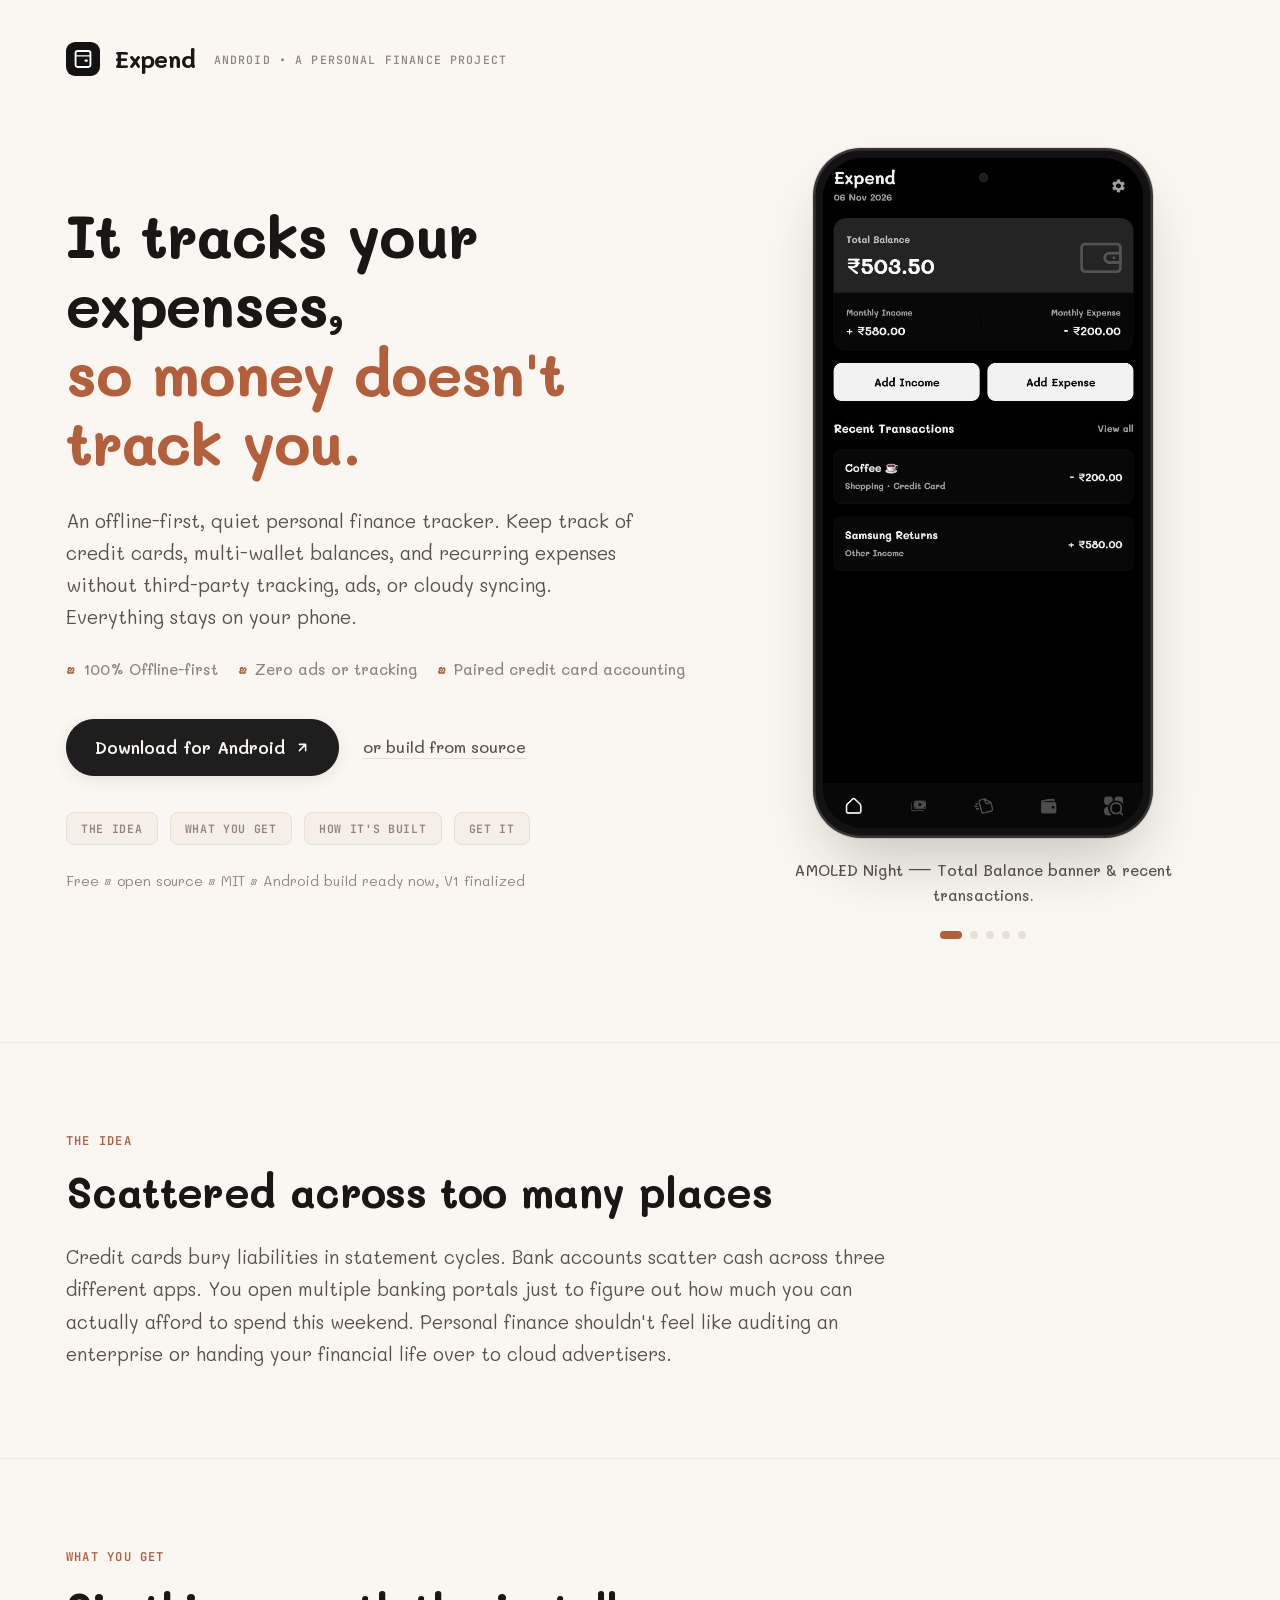
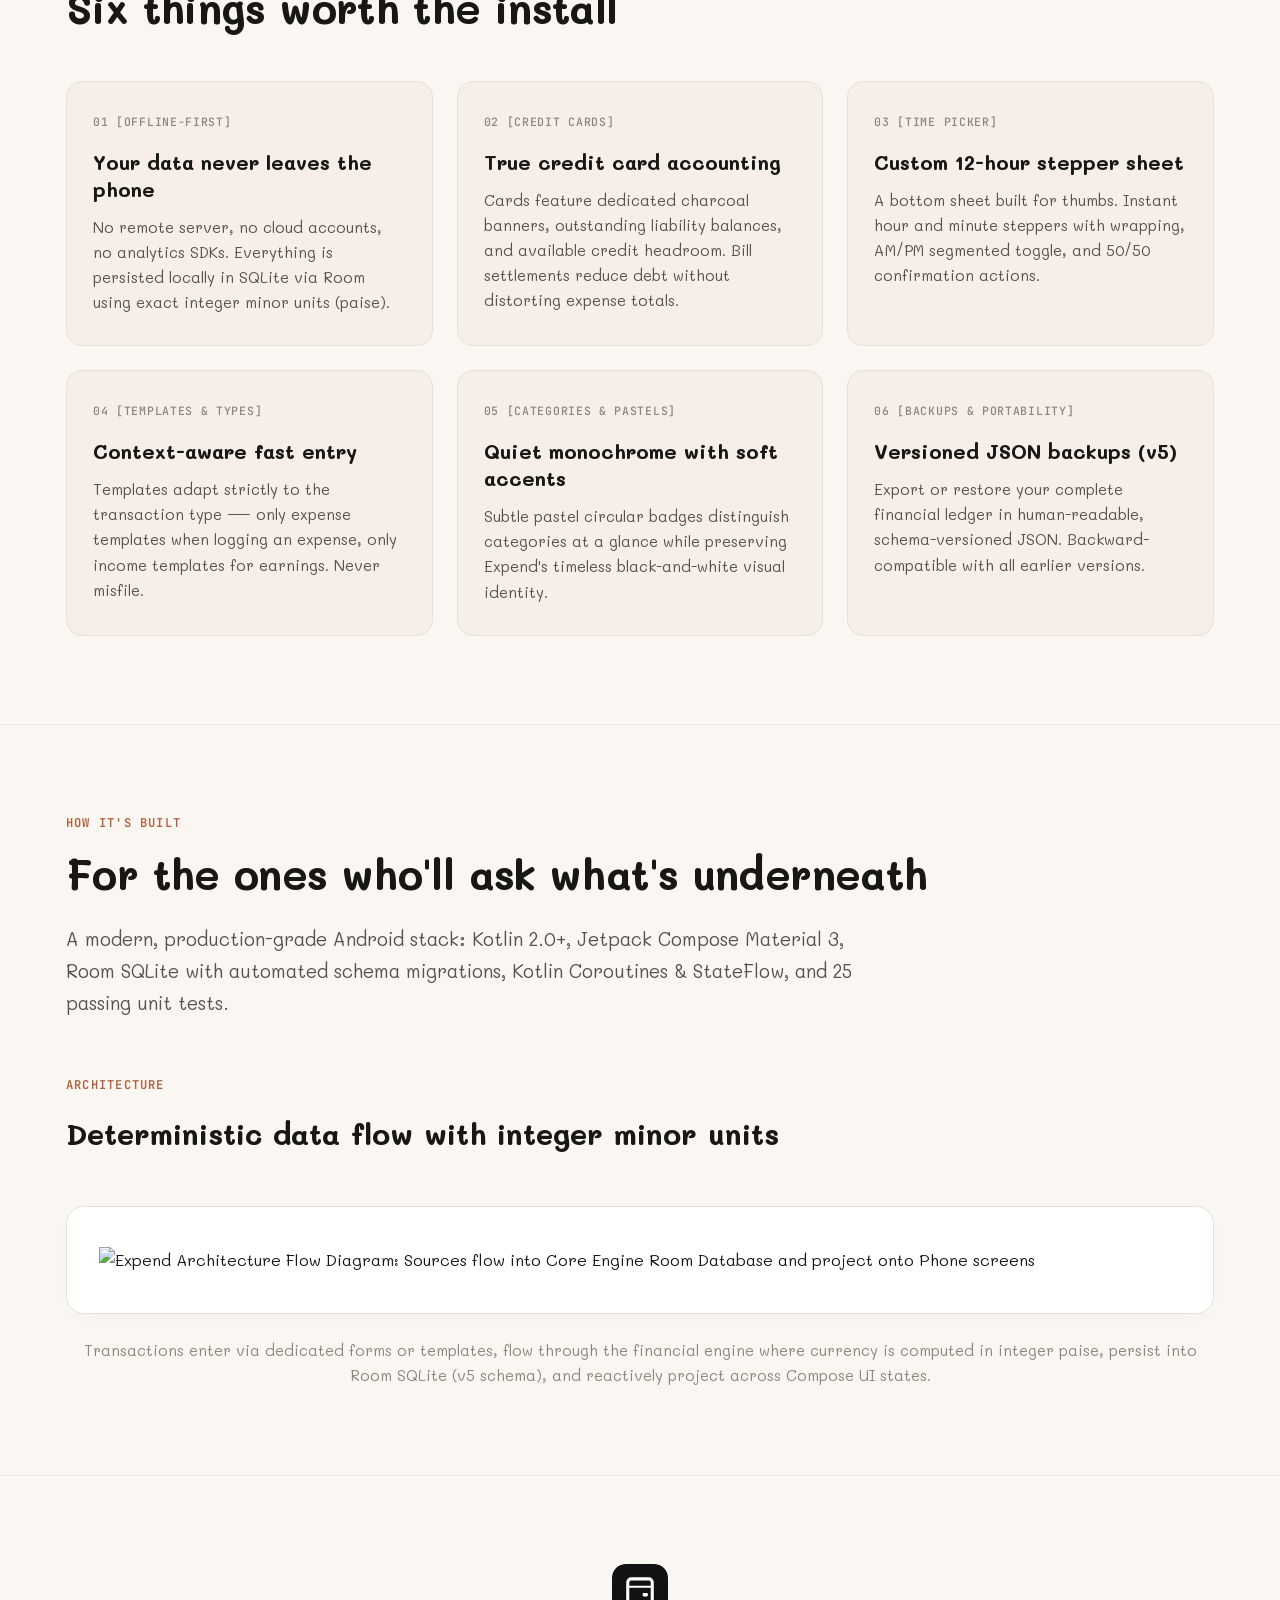
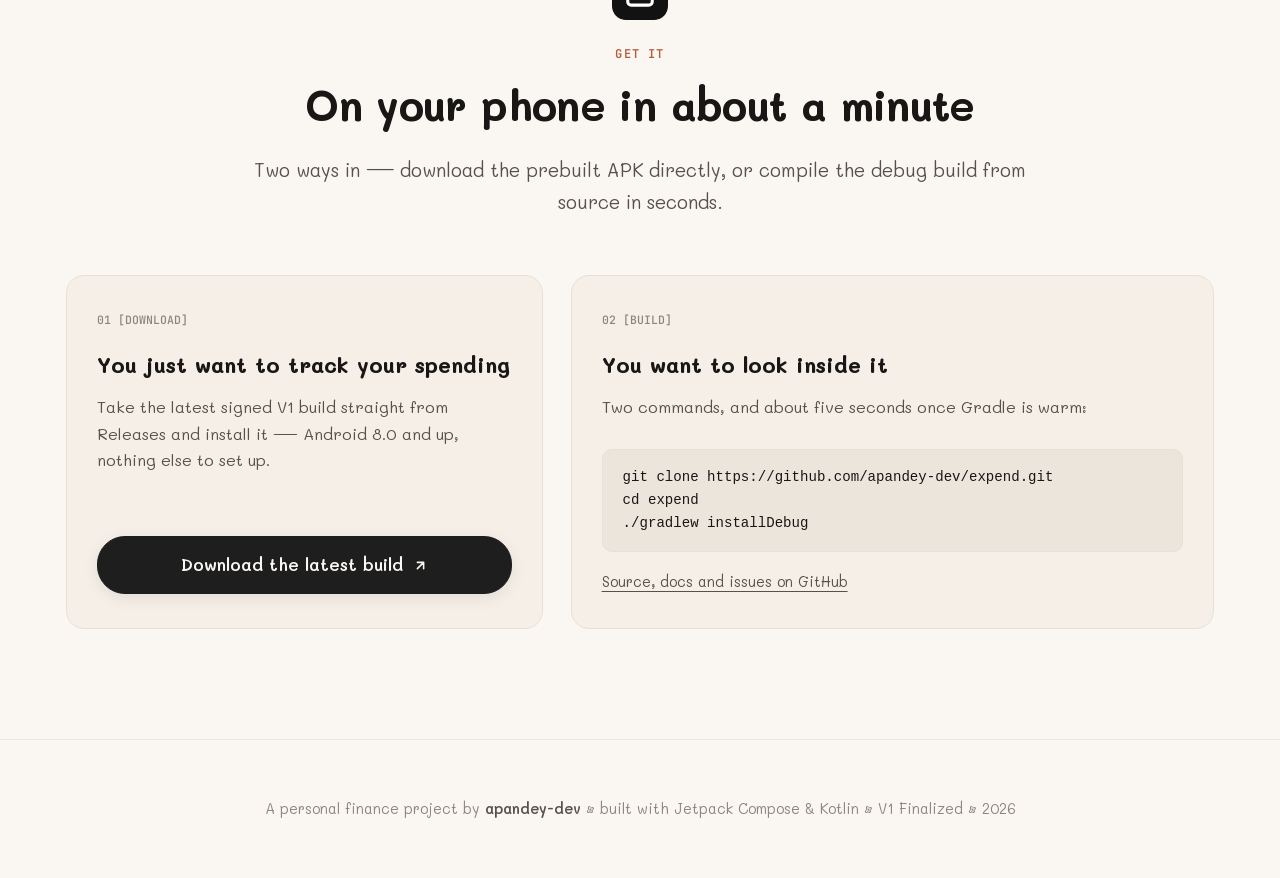
==== commit c51c332d: "docs: rename 30+ UI screenshots, add UI showcase guide, top promo banner to README, and update websi" ====
--- a/docs/index.html
+++ b/docs/index.html
@@ -64,6 +64,7 @@
             
             <div class="hero-jump-links">
               <a href="#the-idea" class="chip-link">THE IDEA</a>
+              <a href="#what-you-get" class="chip-link">WHAT YOU GET</a>
               <a href="#how-its-built" class="chip-link">HOW IT'S BUILT</a>
               <a href="#get-it" class="chip-link">GET IT</a>
             </div>
@@ -81,27 +82,31 @@
               </div>
               <div class="phone-screen">
                 <div class="carousel-slide active" data-slide="0">
-                  <img src="media/screen-home.png" alt="Expend Home Screen with Total Balance Banner and Recent Transactions">
+                  <img src="media/screen-dark-home.jpg" alt="Expend Home Screen (AMOLED Night) with Total Balance Banner and Recent Transactions">
                 </div>
                 <div class="carousel-slide" data-slide="1">
-                  <img src="media/screen-wallets.png" alt="Expend Wallets Screen showing Credit Card with Outstanding and Available Limit">
+                  <img src="media/screen-dark-wallets.jpg" alt="Expend Wallets Screen showing Credit Card with Outstanding and Available Limit">
                 </div>
                 <div class="carousel-slide" data-slide="2">
-                  <img src="media/screen-categories.png" alt="Expend Categories Screen with subtle pastel circular badges">
+                  <img src="media/screen-light-categories.jpg" alt="Expend Categories Screen with subtle pastel circular badges">
                 </div>
                 <div class="carousel-slide" data-slide="3">
-                  <img src="media/screen-transactions.png" alt="Expend All Transactions Screen with full search and filtering">
+                  <img src="media/screen-dark-icon-picker-sheet.jpg" alt="Expend Category Icon Picker with 40 built-in vector icons">
+                </div>
+                <div class="carousel-slide" data-slide="4">
+                  <img src="media/screen-light-edit-transaction.jpg" alt="Expend Edit Transaction Screen in Light Mode">
                 </div>
               </div>
             </div>
 
             <div class="mockup-caption-area">
-              <div class="mockup-caption" id="carousel-caption">A quiet ledger, clear and deliberate.</div>
+              <div class="mockup-caption" id="carousel-caption">AMOLED Night — Total Balance banner &amp; recent transactions.</div>
               <div class="carousel-dots" role="tablist">
                 <button class="carousel-dot active" data-index="0" role="tab" aria-selected="true" aria-label="Slide 1"></button>
                 <button class="carousel-dot" data-index="1" role="tab" aria-selected="false" aria-label="Slide 2"></button>
                 <button class="carousel-dot" data-index="2" role="tab" aria-selected="false" aria-label="Slide 3"></button>
                 <button class="carousel-dot" data-index="3" role="tab" aria-selected="false" aria-label="Slide 4"></button>
+                <button class="carousel-dot" data-index="4" role="tab" aria-selected="false" aria-label="Slide 5"></button>
               </div>
             </div>
           </div>
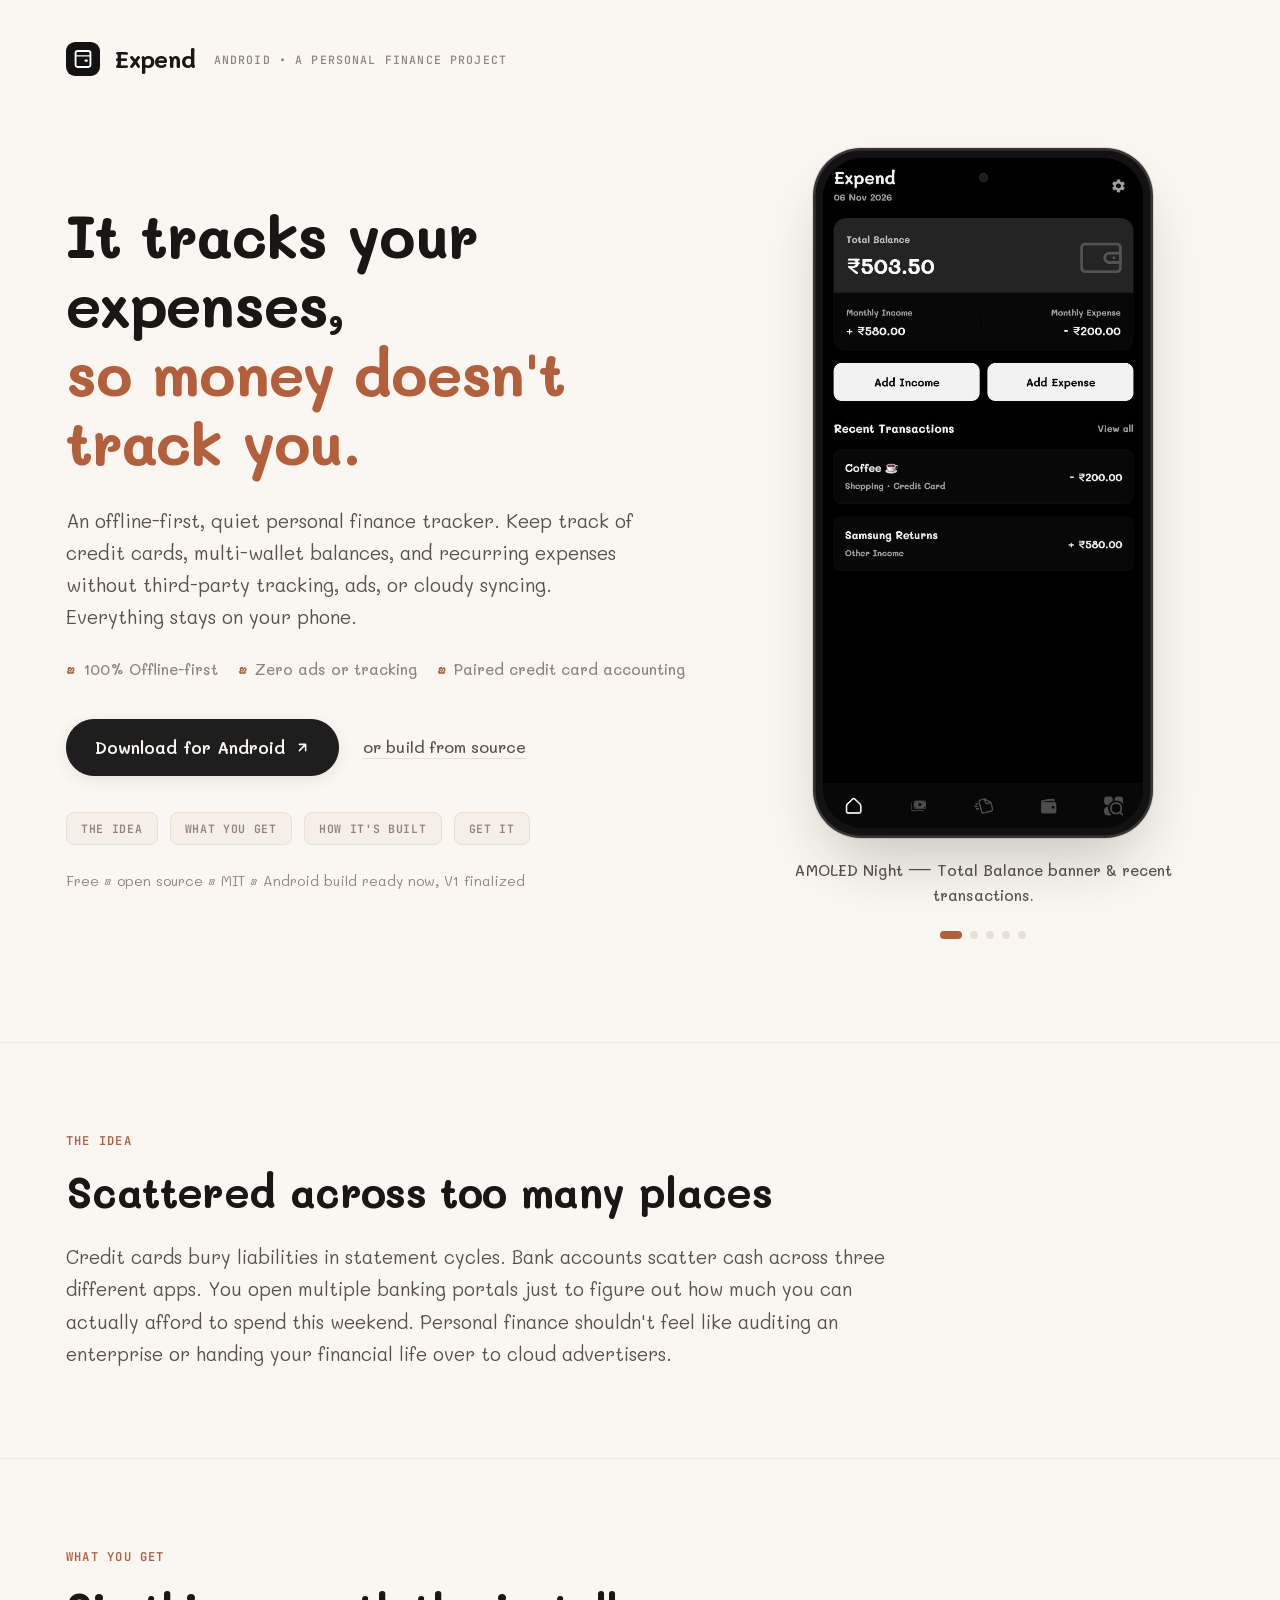
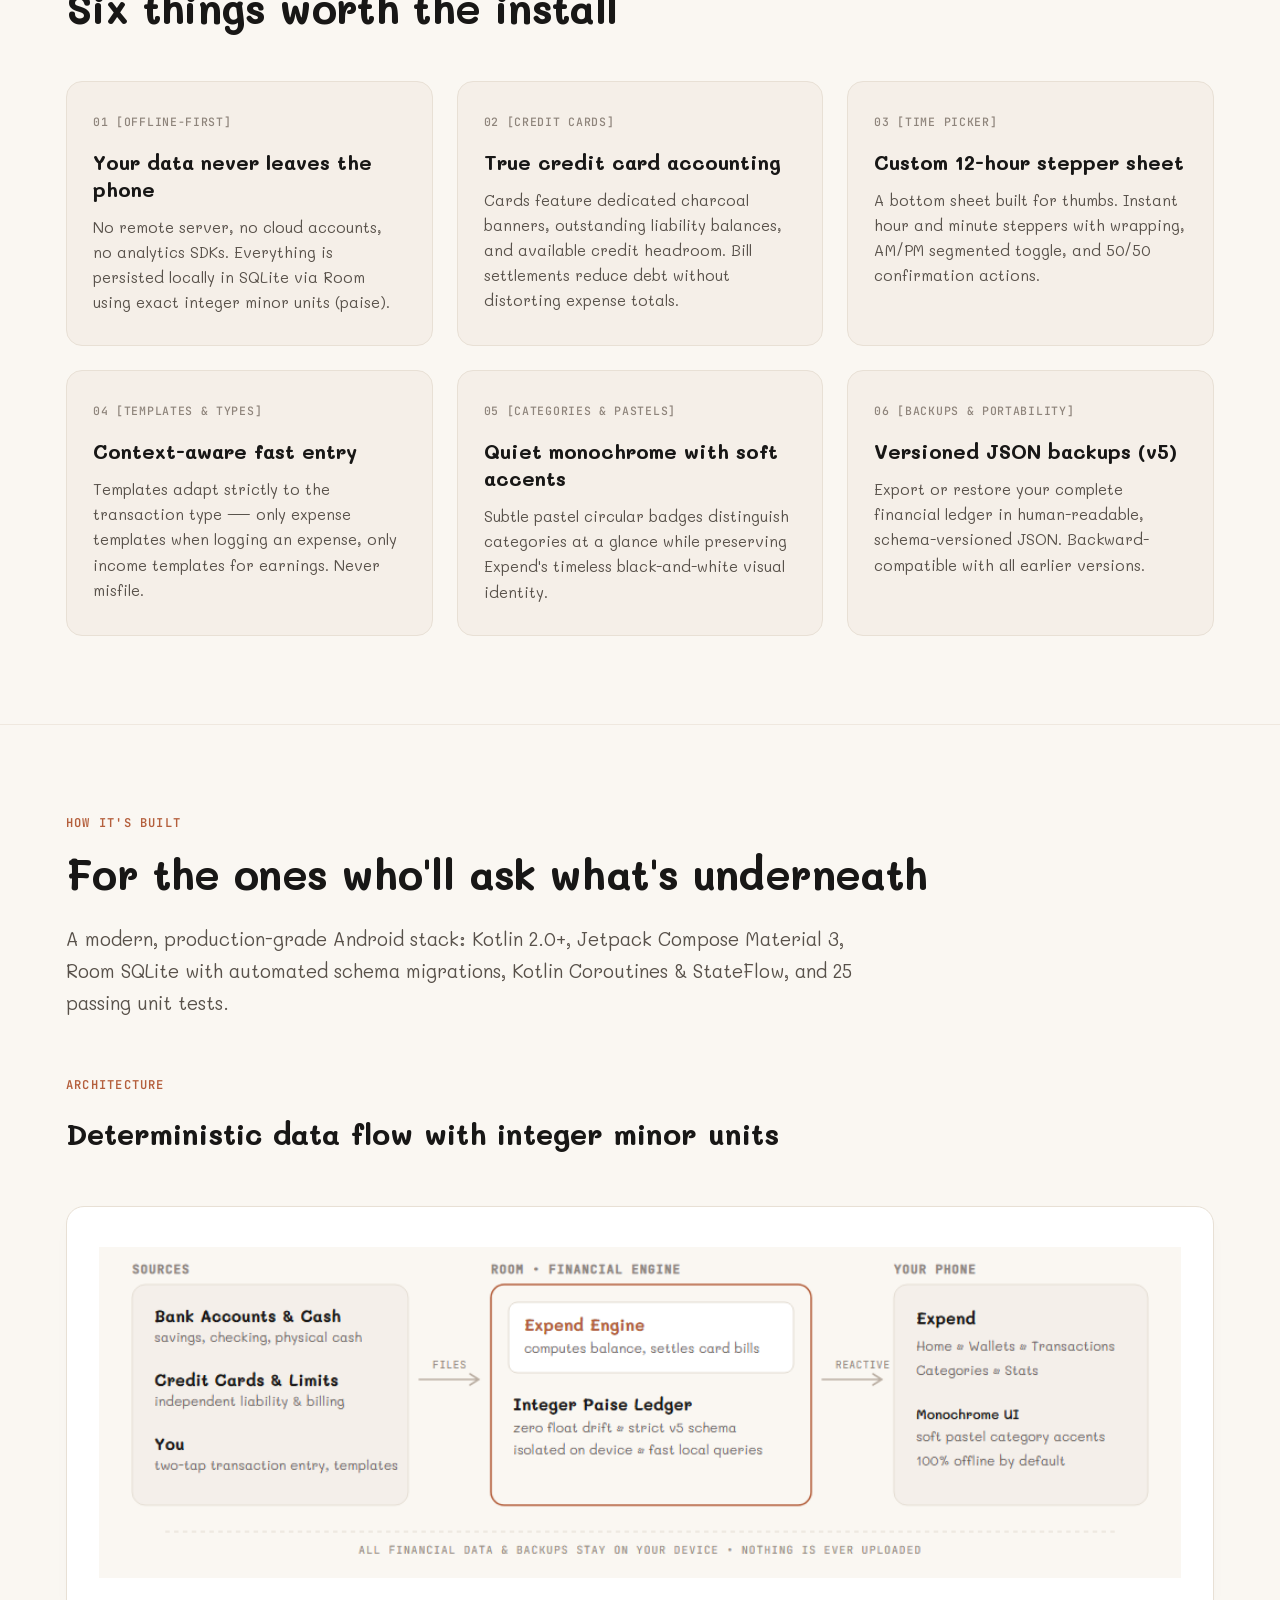
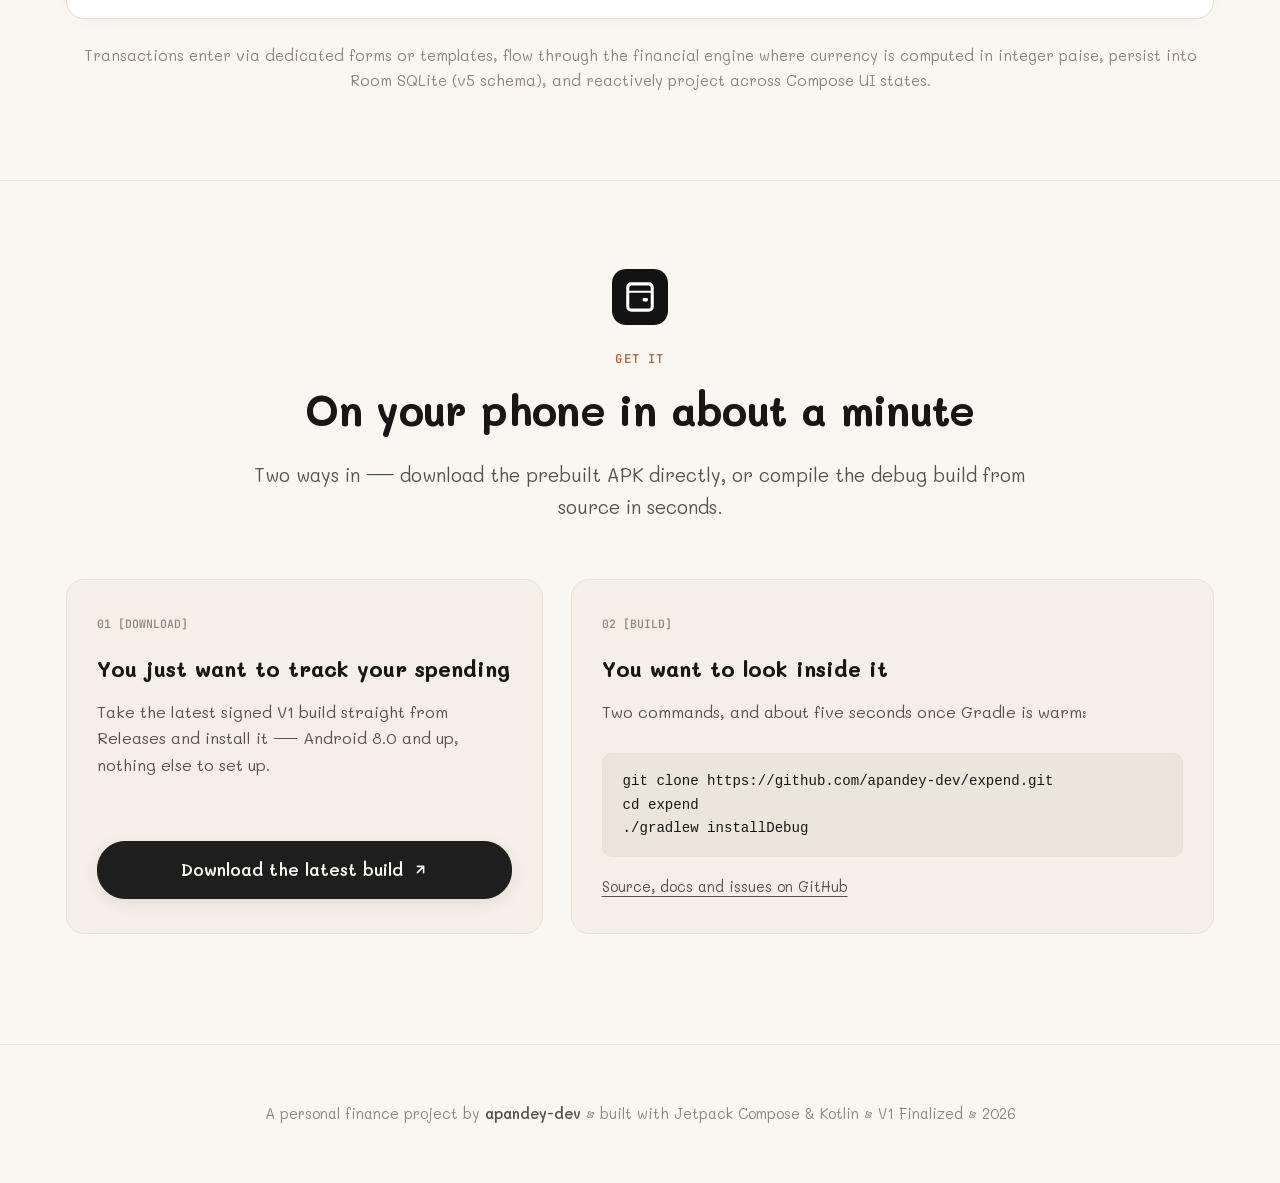
==== commit 70729637: "fix(docs): replace SVG architecture diagram with pre-rendered PNG to fix GitHub rendering" ====
--- a/docs/index.html
+++ b/docs/index.html
@@ -206,7 +206,7 @@
           <h3 style="font-family: var(--font-main); font-size: 1.85rem; font-weight: 700; margin-bottom: 20px;">Deterministic data flow with integer minor units</h3>
           
           <div class="arch-diagram-wrapper">
-            <img src="media/expend-flow.svg" alt="Expend Architecture Flow Diagram: Sources flow into Core Engine Room Database and project onto Phone screens">
+            <img src="media/expend-flow.png" alt="Expend Architecture Flow Diagram: Sources flow into Core Engine Room Database and project onto Phone screens">
           </div>
           
           <p class="arch-caption">
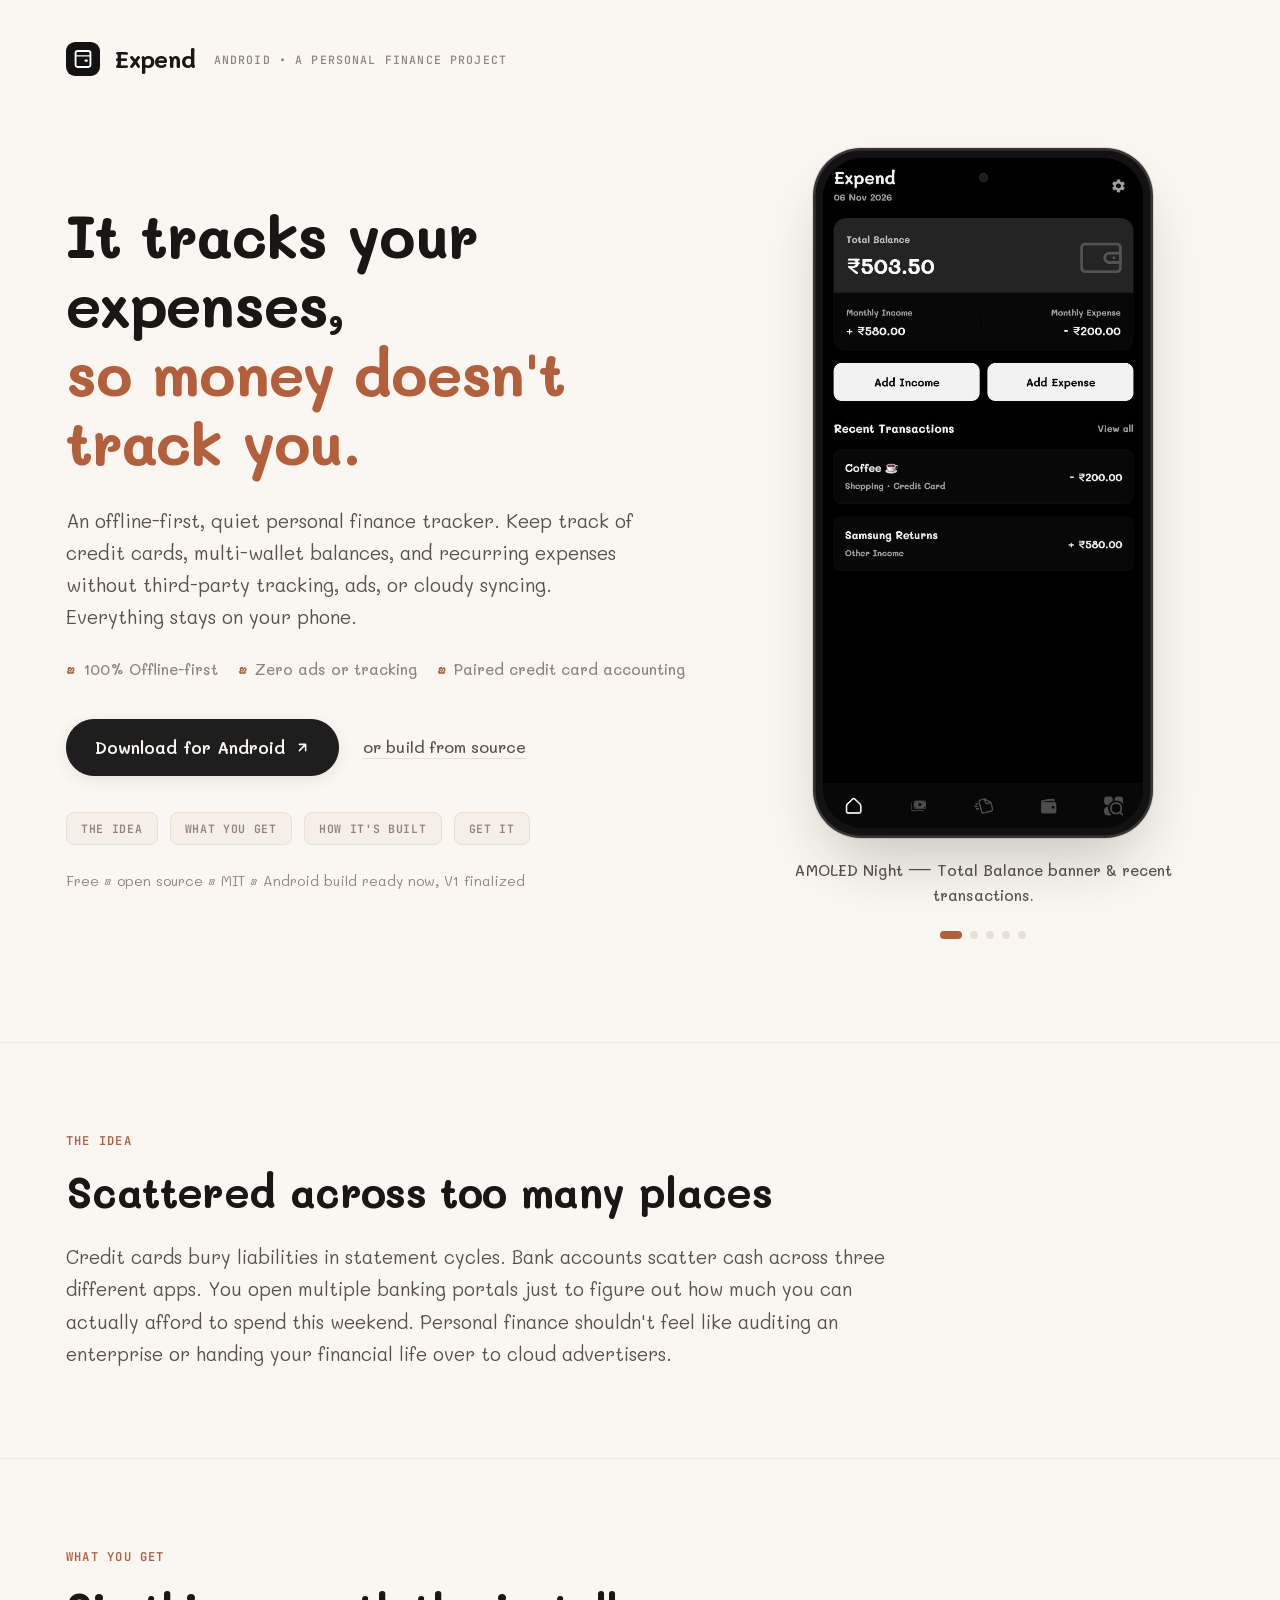
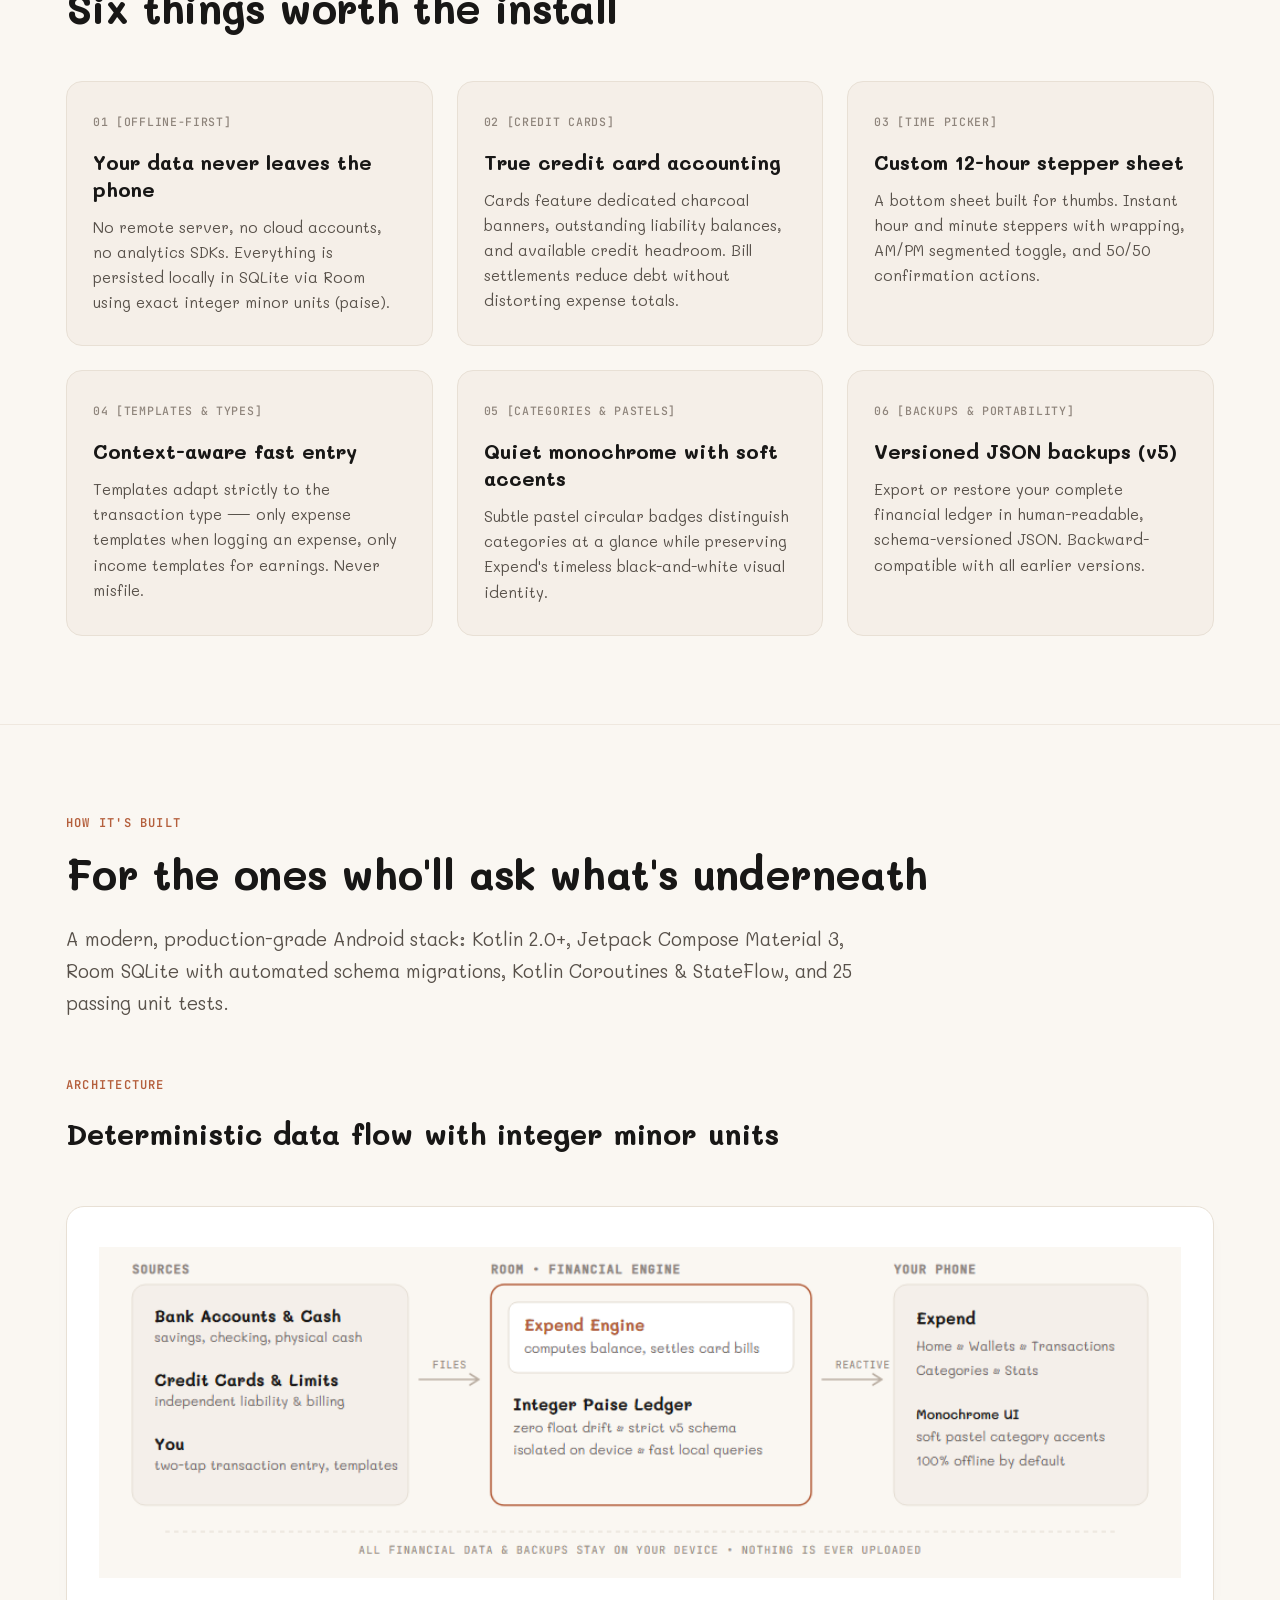
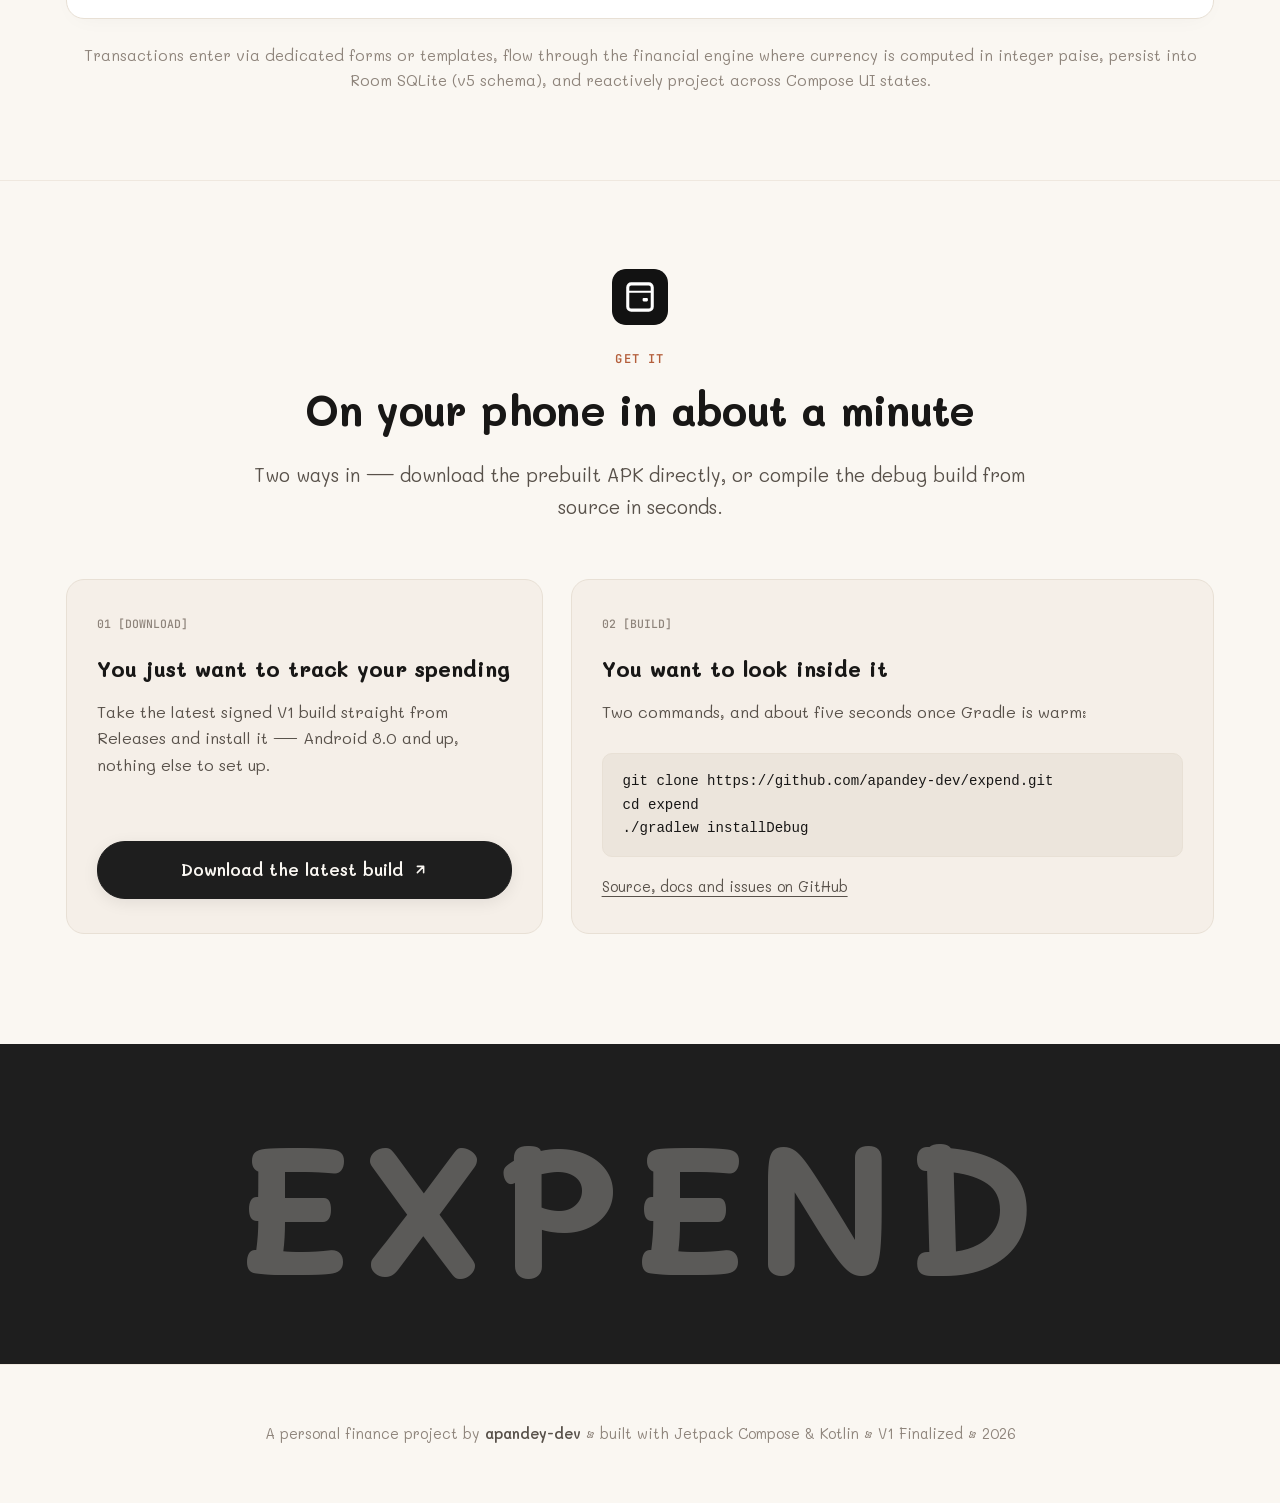
==== commit ceaddd2d: "Add oversized EXPEND typography banner and configure root routing" ====
--- a/docs/index.html
+++ b/docs/index.html
@@ -269,6 +269,11 @@
     </section>
   </main>
 
+  <!-- Typography Banner -->
+  <section class="brand-typography-banner" aria-label="Expend typography banner">
+    <div class="brand-typography-text">EXPEND</div>
+  </section>
+
   <!-- Footer -->
   <footer class="footer">
     <div class="container">
--- a/docs/style.css
+++ b/docs/style.css
@@ -617,6 +617,37 @@
 }
 
 /* ==========================================================================
+   Brand Typography Banner
+   ========================================================================== */
+.brand-typography-banner {
+  width: 100%;
+  background-color: var(--brand-dark);
+  padding: clamp(36px, 6vw, 72px) 20px;
+  display: flex;
+  justify-content: center;
+  align-items: center;
+  overflow: hidden;
+  box-sizing: border-box;
+  border-top: 1px solid var(--brand-dark);
+}
+
+.brand-typography-text {
+  font-family: var(--font-main);
+  font-weight: 700;
+  font-size: clamp(3.25rem, 15vw, 11.5rem);
+  line-height: 0.95;
+  letter-spacing: clamp(0.02em, 0.05em, 0.08em);
+  text-align: center;
+  text-transform: uppercase;
+  color: rgba(250, 247, 242, 0.28);
+  margin: 0;
+  padding: 0;
+  user-select: none;
+  white-space: nowrap;
+  pointer-events: none;
+}
+
+/* ==========================================================================
    Responsive Breakpoints
    ========================================================================== */
 @media (max-width: 960px) {
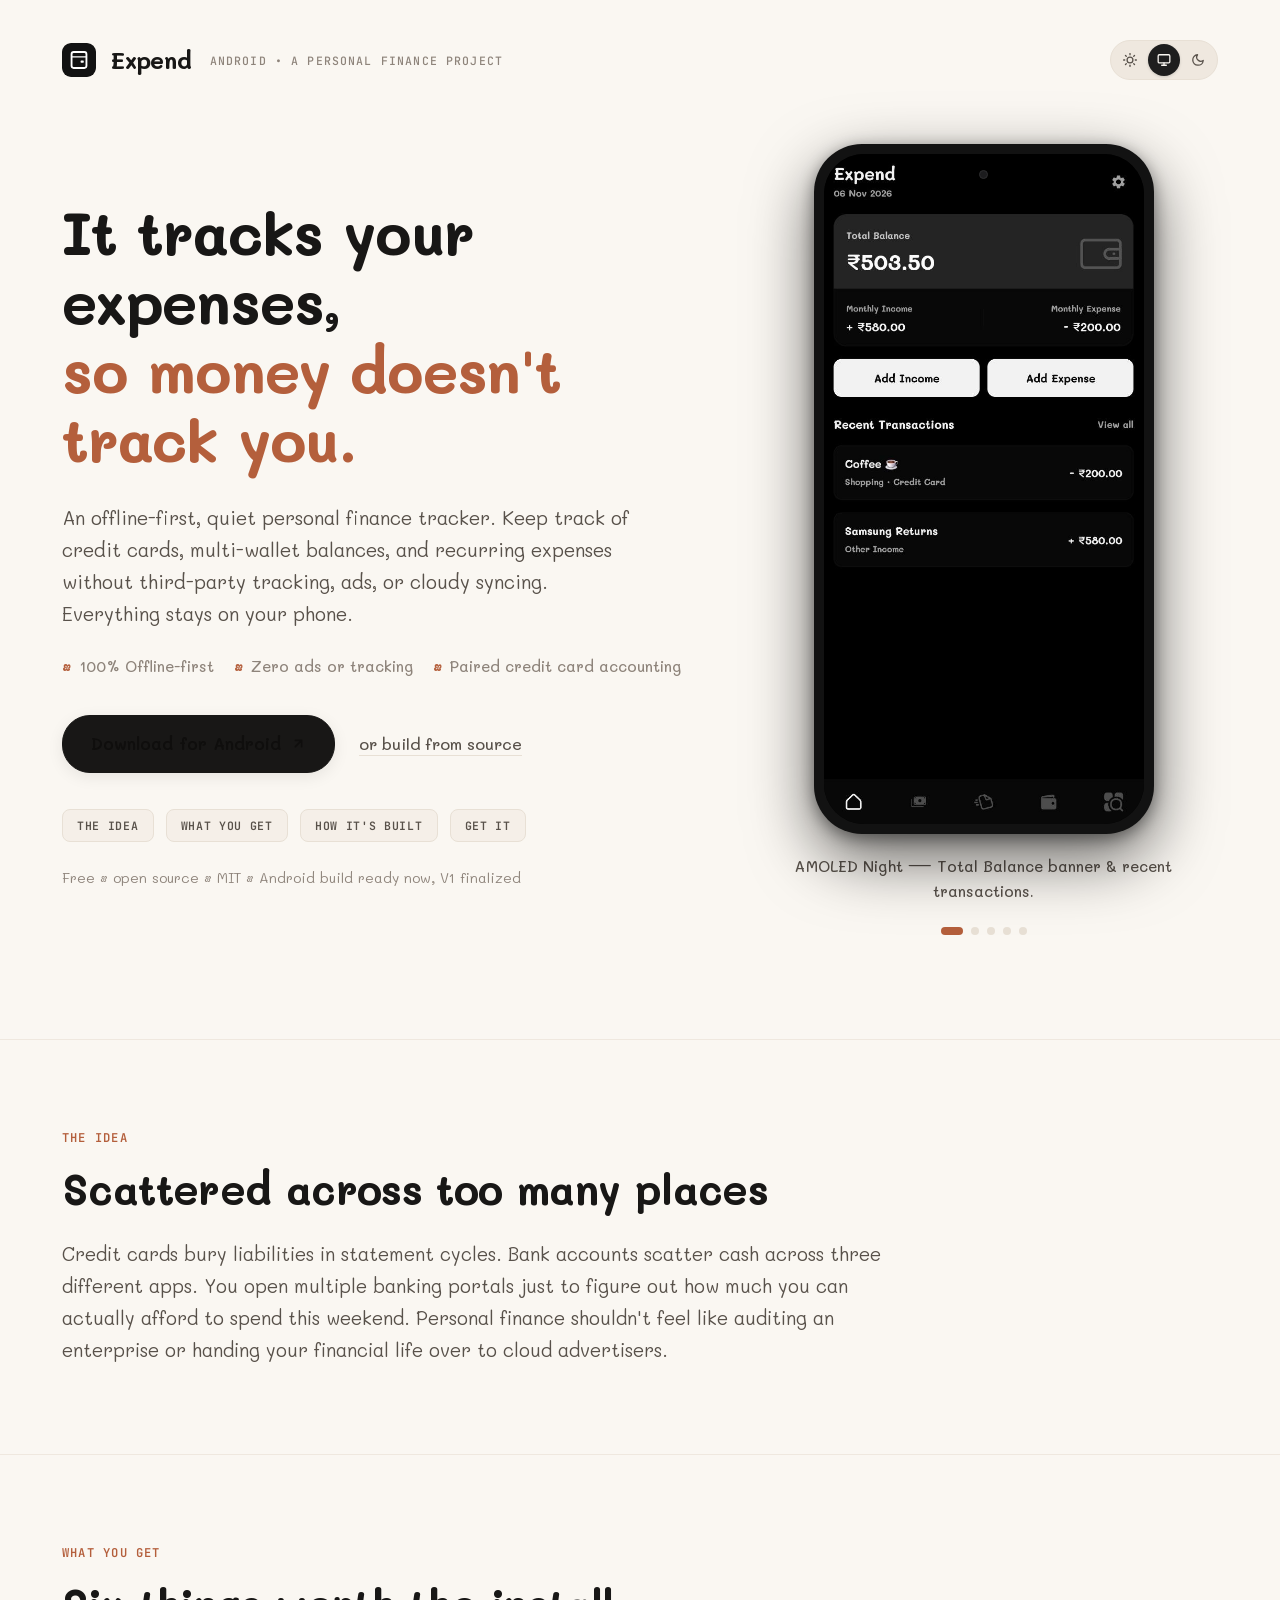
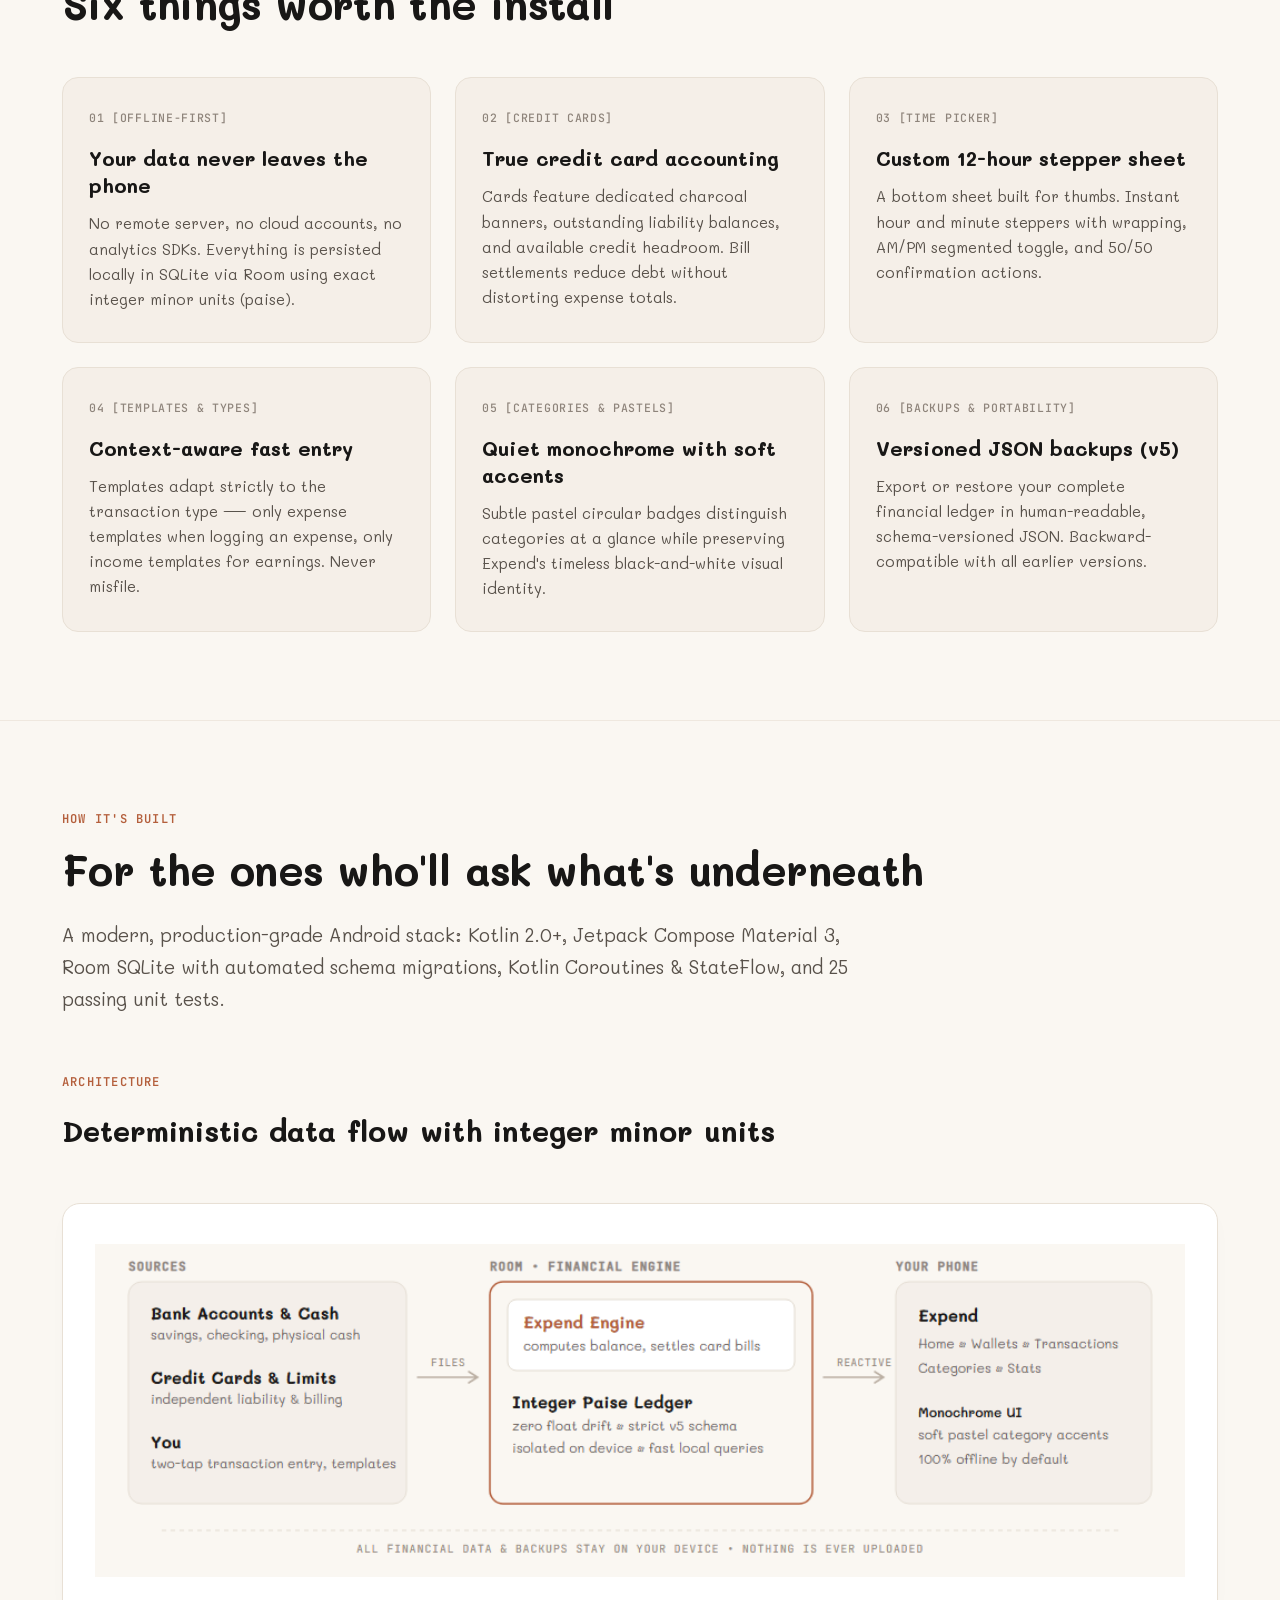
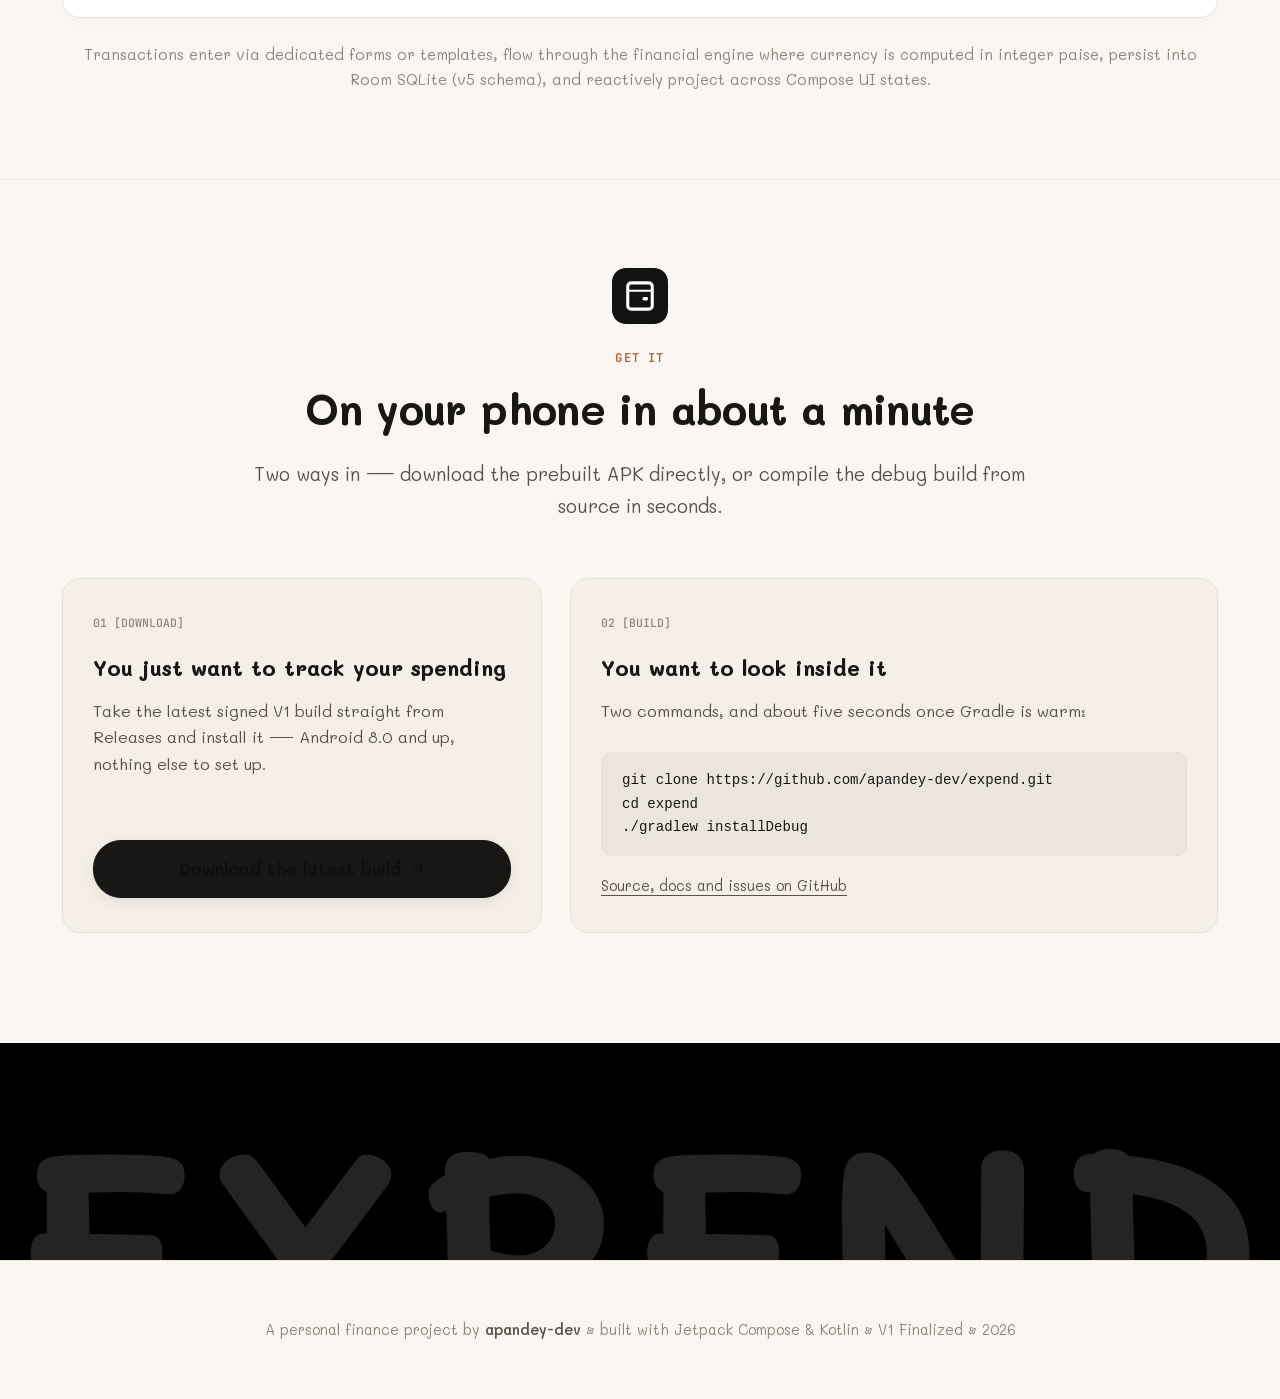
==== commit 4de5dbeb: "Implement full responsiveness, Light/Dark/System themes, and crop bottom EXPEND banner" ====
--- a/docs/index.html
+++ b/docs/index.html
@@ -14,17 +14,56 @@
   <link rel="preconnect" href="https://fonts.gstatic.com" crossorigin>
   <link href="https://fonts.googleapis.com/css2?family=JetBrains+Mono:wght@400;500;600&family=Mali:ital,wght@0,300;0,400;0,500;0,600;0,700;1,400;1,600&display=swap" rel="stylesheet">
   
+  <!-- Anti-FOUC Theme Initialization -->
+  <script>
+    (function() {
+      try {
+        var saved = localStorage.getItem('expend-theme') || 'system';
+        document.documentElement.setAttribute('data-theme', saved);
+      } catch(e) {}
+    })();
+  </script>
+
   <link rel="stylesheet" href="style.css">
+  <link rel="stylesheet" href="theme.css">
+  <link rel="stylesheet" href="responsive.css">
 </head>
 <body>
 
   <!-- Top Brand Navigation -->
   <header class="top-bar">
-    <div class="container">
+    <div class="container top-bar-inner">
       <div class="brand-badge">
         <img src="media/expend-mark.svg" alt="Expend Mark" class="brand-logo-img">
         <span class="brand-title">Expend</span>
         <span class="brand-subtext">ANDROID &bull; A PERSONAL FINANCE PROJECT</span>
+      </div>
+      <div class="theme-switcher" role="radiogroup" aria-label="Theme preference">
+        <button type="button" class="theme-btn" data-theme-value="light" aria-label="Light theme" title="Light theme">
+          <svg width="15" height="15" viewBox="0 0 24 24" fill="none" stroke="currentColor" stroke-width="2" stroke-linecap="round" stroke-linejoin="round">
+            <circle cx="12" cy="12" r="5"></circle>
+            <line x1="12" y1="1" x2="12" y2="3"></line>
+            <line x1="12" y1="21" x2="12" y2="23"></line>
+            <line x1="4.22" y1="4.22" x2="5.64" y2="5.64"></line>
+            <line x1="18.36" y1="18.36" x2="19.78" y2="19.78"></line>
+            <line x1="1" y1="12" x2="3" y2="12"></line>
+            <line x1="21" y1="12" x2="23" y2="12"></line>
+            <line x1="4.22" y1="19.78" x2="5.64" y2="18.36"></line>
+            <line x1="18.36" y1="5.64" x2="19.78" y2="4.22"></line>
+          </svg>
+        </button>
+        <button type="button" class="theme-btn active" data-theme-value="system" aria-label="System default theme" title="System default theme">
+          <svg width="15" height="15" viewBox="0 0 24 24" fill="none" stroke="currentColor" stroke-width="2" stroke-linecap="round" stroke-linejoin="round">
+            <rect x="2" y="3" width="20" height="14" rx="2" ry="2"></rect>
+            <line x1="8" y1="21" x2="16" y2="21"></line>
+            <line x1="12" y1="17" x2="12" y2="21"></line>
+          </svg>
+        </button>
+        <button type="button" class="theme-btn" data-theme-value="dark" aria-label="Dark theme" title="Dark theme">
+          <svg width="15" height="15" viewBox="0 0 24 24" fill="none" stroke="currentColor" stroke-width="2" stroke-linecap="round" stroke-linejoin="round">
+            <path d="M21 12.79A9 9 0 1 1 11.21 3 7 7 0 0 0 21 12.79z"></path>
+          </svg>
+        </button>
       </div>
     </div>
   </header>
@@ -271,7 +310,9 @@
 
   <!-- Typography Banner -->
   <section class="brand-typography-banner" aria-label="Expend typography banner">
-    <div class="brand-typography-text">EXPEND</div>
+    <div class="brand-typography-clip">
+      <span class="brand-typography-text">EXPEND</span>
+    </div>
   </section>
 
   <!-- Footer -->
--- a/docs/style.css
+++ b/docs/style.css
@@ -617,34 +617,49 @@
 }
 
 /* ==========================================================================
-   Brand Typography Banner
+   Brand Typography Banner — Edge-to-Edge with Intentional Bottom Text Cropping
    ========================================================================== */
 .brand-typography-banner {
   width: 100%;
-  background-color: var(--brand-dark);
-  padding: clamp(36px, 6vw, 72px) 20px;
-  display: flex;
-  justify-content: center;
-  align-items: center;
+  position: relative;
+  background-color: var(--banner-bg, #000000);
+  margin: 0;
+  padding: 0;
+  border: none;
+  border-radius: 0;
   overflow: hidden;
   box-sizing: border-box;
-  border-top: 1px solid var(--brand-dark);
+}
+
+.brand-typography-clip {
+  width: 100%;
+  overflow: hidden;
+  position: relative;
+  display: flex;
+  justify-content: center;
+  align-items: flex-start;
+  padding-top: clamp(24px, 4vw, 56px);
+  height: clamp(80px, 17vw, 220px);
+  box-sizing: border-box;
 }
 
 .brand-typography-text {
   font-family: var(--font-main);
   font-weight: 700;
-  font-size: clamp(3.25rem, 15vw, 11.5rem);
-  line-height: 0.95;
-  letter-spacing: clamp(0.02em, 0.05em, 0.08em);
+  font-size: clamp(4.5rem, 23vw, 21rem);
+  line-height: 0.82;
+  letter-spacing: clamp(0.01em, 0.03em, 0.05em);
   text-align: center;
   text-transform: uppercase;
-  color: rgba(250, 247, 242, 0.28);
+  color: var(--banner-text, #262422);
   margin: 0;
   padding: 0;
   user-select: none;
   white-space: nowrap;
   pointer-events: none;
+  display: inline-block;
+  transform: translateY(12%);
+  will-change: transform;
 }
 
 /* ==========================================================================
--- a/docs/theme.css
+++ b/docs/theme.css
@@ -0,0 +1,238 @@
+/* ==========================================================================
+   Expend Showcase — Theme Stylesheet (Light, Dark, and System Default)
+   ========================================================================== */
+
+/* 1. Theme Variables & Defaults */
+:root {
+  /* Font & Dimensions */
+  --font-main: 'Mali', cursive, sans-serif;
+  --font-mono: 'JetBrains Mono', SFMono-Regular, Consolas, Menlo, monospace;
+  --max-width: 1220px;
+  --phone-width: 340px;
+  --phone-height: 690px;
+  
+  /* Light Theme (Default Warm Ivory) */
+  --bg-color: #FAF7F2;
+  --surface-card: #F5EFE8;
+  --surface-card-hover: #F0E9E1;
+  --surface-white: #FFFFFF;
+  --surface-code: #ECE5DC;
+  
+  --border-color: #E8E0D5;
+  --border-subtle: #EFE8DF;
+  --border-dark: #1E1E1E;
+  
+  --text-primary: #181716;
+  --text-secondary: #58514A;
+  --text-muted: #8E847B;
+  --text-light: #FAF7F2;
+  
+  --accent-rust: #B45F3C;
+  --accent-rust-hover: #9E5031;
+  --brand-dark: #1E1E1E;
+  --brand-hover: #333333;
+
+  /* Typography Banner */
+  --banner-bg: #000000;
+  --banner-text: #262422;
+
+  /* Theme Switcher */
+  --toggle-bg: #EFE8DF;
+  --toggle-border: #E8E0D5;
+  --toggle-btn-hover: #E4DDD3;
+  --toggle-btn-active: #1E1E1E;
+  --toggle-btn-active-text: #FAF7F2;
+  --toggle-btn-text: #58514A;
+
+  color-scheme: light;
+}
+
+/* 2. Explicit Dark Theme */
+[data-theme="dark"] {
+  --bg-color: #0F0E0D;
+  --surface-card: #181716;
+  --surface-card-hover: #201E1C;
+  --surface-white: #1C1B19;
+  --surface-code: #141312;
+  
+  --border-color: #2A2825;
+  --border-subtle: #201E1C;
+  --border-dark: #3A3632;
+  
+  --text-primary: #F4EFEB;
+  --text-secondary: #ADA59B;
+  --text-muted: #7A7268;
+  --text-light: #FAF7F2;
+  
+  --accent-rust: #CF734E;
+  --accent-rust-hover: #DF845F;
+  --brand-dark: #2A2724;
+  --brand-hover: #383430;
+
+  --banner-bg: #000000;
+  --banner-text: #22201E;
+
+  --toggle-bg: #1C1B19;
+  --toggle-border: #2A2825;
+  --toggle-btn-hover: #262422;
+  --toggle-btn-active: #FAF7F2;
+  --toggle-btn-active-text: #0F0E0D;
+  --toggle-btn-text: #ADA59B;
+
+  color-scheme: dark;
+}
+
+/* 3. System Default Preference */
+@media (prefers-color-scheme: dark) {
+  :root:not([data-theme="light"]) {
+    --bg-color: #0F0E0D;
+    --surface-card: #181716;
+    --surface-card-hover: #201E1C;
+    --surface-white: #1C1B19;
+    --surface-code: #141312;
+    
+    --border-color: #2A2825;
+    --border-subtle: #201E1C;
+    --border-dark: #3A3632;
+    
+    --text-primary: #F4EFEB;
+    --text-secondary: #ADA59B;
+    --text-muted: #7A7268;
+    --text-light: #FAF7F2;
+    
+    --accent-rust: #CF734E;
+    --accent-rust-hover: #DF845F;
+    --brand-dark: #2A2724;
+    --brand-hover: #383430;
+
+    --banner-bg: #000000;
+    --banner-text: #22201E;
+
+    --toggle-bg: #1C1B19;
+    --toggle-border: #2A2825;
+    --toggle-btn-hover: #262422;
+    --toggle-btn-active: #FAF7F2;
+    --toggle-btn-active-text: #0F0E0D;
+    --toggle-btn-text: #ADA59B;
+
+    color-scheme: dark;
+  }
+}
+
+/* 4. Adaptive Component Styles for Dark Theme */
+[data-theme="dark"] .chip-link,
+:root:not([data-theme="light"]) .chip-link {
+  background-color: var(--surface-card);
+  border-color: var(--border-color);
+  color: var(--text-secondary);
+}
+
+[data-theme="dark"] .chip-link:hover,
+:root:not([data-theme="light"]) .chip-link:hover {
+  background-color: var(--surface-card-hover);
+  border-color: var(--accent-rust);
+  color: var(--accent-rust);
+}
+
+[data-theme="dark"] .btn-primary,
+:root:not([data-theme="light"]) .btn-primary {
+  background-color: var(--text-primary);
+  color: #0F0E0D;
+  border-color: var(--text-primary);
+}
+
+[data-theme="dark"] .btn-primary:hover,
+:root:not([data-theme="light"]) .btn-primary:hover {
+  background-color: #E2DDD7;
+  border-color: #E2DDD7;
+  color: #0F0E0D;
+}
+
+[data-theme="dark"] .btn-link,
+:root:not([data-theme="light"]) .btn-link {
+  color: var(--text-secondary);
+  border-bottom-color: var(--border-color);
+}
+
+[data-theme="dark"] .btn-link:hover,
+:root:not([data-theme="light"]) .btn-link:hover {
+  color: var(--accent-rust);
+  border-bottom-color: var(--accent-rust);
+}
+
+[data-theme="dark"] .phone-mockup,
+:root:not([data-theme="light"]) .phone-mockup {
+  border-color: #2D2A26;
+  box-shadow: 0 24px 64px rgba(0, 0, 0, 0.6), 0 4px 16px rgba(0, 0, 0, 0.4);
+}
+
+[data-theme="dark"] .code-block,
+:root:not([data-theme="light"]) .code-block {
+  background-color: var(--surface-code);
+  border-color: var(--border-color);
+  color: var(--text-primary);
+}
+
+[data-theme="dark"] .footer,
+:root:not([data-theme="light"]) .footer {
+  border-top-color: var(--border-subtle);
+  color: var(--text-muted);
+}
+
+/* 5. Theme Switcher Layout & Controls */
+.top-bar-inner {
+  display: flex;
+  align-items: center;
+  justify-content: space-between;
+  gap: 16px;
+}
+
+.theme-switcher {
+  display: inline-flex;
+  align-items: center;
+  background-color: var(--toggle-bg);
+  border: 1px solid var(--toggle-border);
+  border-radius: 9999px;
+  padding: 3px;
+  gap: 2px;
+  flex-shrink: 0;
+  transition: background-color 0.2s ease, border-color 0.2s ease;
+}
+
+.theme-btn {
+  display: inline-flex;
+  align-items: center;
+  justify-content: center;
+  width: 32px;
+  height: 32px;
+  padding: 0;
+  background: transparent;
+  border: none;
+  border-radius: 9999px;
+  color: var(--toggle-btn-text);
+  cursor: pointer;
+  transition: all 0.18s ease;
+}
+
+.theme-btn:hover {
+  background-color: var(--toggle-btn-hover);
+  color: var(--text-primary);
+}
+
+.theme-btn.active {
+  background-color: var(--toggle-btn-active);
+  color: var(--toggle-btn-active-text);
+  box-shadow: 0 1px 3px rgba(0, 0, 0, 0.15);
+}
+
+.theme-btn svg {
+  width: 14px;
+  height: 14px;
+  stroke: currentColor;
+  stroke-width: 2.2;
+}
+
+.theme-btn:focus-visible {
+  outline: 2px solid var(--accent-rust);
+  outline-offset: 2px;
+}
--- a/docs/responsive.css
+++ b/docs/responsive.css
@@ -0,0 +1,399 @@
+/* ==========================================================================
+   Expend Showcase — Responsive Stylesheet (All Viewports & Device Categories)
+   ========================================================================== */
+
+/* --------------------------------------------------------------------------
+   0. Global Fluid Safety & Box Consistency
+   -------------------------------------------------------------------------- */
+html, body {
+  max-width: 100%;
+  overflow-x: hidden;
+}
+
+img, svg {
+  max-width: 100%;
+  height: auto;
+}
+
+/* --------------------------------------------------------------------------
+   1. Large Desktop Displays (>= 1440px)
+   -------------------------------------------------------------------------- */
+@media (min-width: 1440px) {
+  .container {
+    max-width: 1280px;
+    padding: 0 48px;
+  }
+
+  .hero-title {
+    font-size: 3.85rem;
+  }
+
+  .hero-grid {
+    gap: 80px;
+  }
+
+  .features-grid {
+    gap: 32px;
+  }
+}
+
+/* --------------------------------------------------------------------------
+   2. Laptops & Compact Desktops (1024px to 1439px)
+   -------------------------------------------------------------------------- */
+@media (min-width: 1024px) and (max-width: 1439px) {
+  .container {
+    padding: 0 32px;
+  }
+
+  .hero-grid {
+    gap: 56px;
+  }
+
+  .features-grid {
+    gap: 24px;
+  }
+}
+
+/* --------------------------------------------------------------------------
+   3. Tablets (600px to 1023px)
+   -------------------------------------------------------------------------- */
+@media (max-width: 1023px) {
+  .container {
+    padding: 0 24px;
+  }
+
+  /* Hero Layout */
+  .hero-grid {
+    grid-template-columns: 1fr;
+    gap: 48px;
+  }
+
+  .hero-content {
+    max-width: 100%;
+    text-align: left;
+  }
+
+  .hero-mockup-wrapper {
+    margin: 0 auto;
+    width: 100%;
+    display: flex;
+    flex-direction: column;
+    align-items: center;
+  }
+
+  .phone-mockup {
+    width: min(340px, calc(100vw - 64px));
+    height: auto;
+    aspect-ratio: 340 / 690;
+    margin: 0 auto;
+  }
+
+  .mockup-caption-area {
+    max-width: min(340px, calc(100vw - 64px));
+    margin-top: 18px;
+  }
+
+  /* Features Multi-Column on Tablets */
+  .features-grid {
+    grid-template-columns: repeat(2, 1fr);
+    gap: 20px;
+  }
+
+  /* Get It Layout */
+  .get-it-grid {
+    grid-template-columns: 1fr;
+    gap: 24px;
+  }
+
+  .section {
+    padding: 72px 0;
+  }
+}
+
+/* --------------------------------------------------------------------------
+   4. Large Mobile Phones (431px to 599px)
+   -------------------------------------------------------------------------- */
+@media (max-width: 599px) {
+  .container {
+    padding: 0 20px;
+  }
+
+  .top-bar {
+    padding: 24px 0 16px;
+  }
+
+  .brand-subtext {
+    display: none;
+  }
+
+  .brand-title {
+    font-size: 1.3rem;
+  }
+
+  .brand-logo-img {
+    width: 30px;
+    height: 30px;
+  }
+
+  .hero-title {
+    font-size: clamp(2.2rem, 7.5vw, 2.75rem);
+    line-height: 1.15;
+  }
+
+  .hero-description {
+    font-size: 1.02rem;
+    line-height: 1.6;
+  }
+
+  .hero-actions {
+    flex-direction: column;
+    align-items: stretch;
+    gap: 12px;
+  }
+
+  .hero-actions .btn-primary {
+    width: 100%;
+    justify-content: center;
+    min-height: 48px;
+  }
+
+  .hero-actions .btn-link {
+    width: 100%;
+    text-align: center;
+    justify-content: center;
+    padding: 10px 0;
+  }
+
+  .hero-jump-links {
+    gap: 6px;
+  }
+
+  .chip-link {
+    font-size: 0.74rem;
+    padding: 4px 10px;
+  }
+
+  .phone-mockup {
+    width: min(320px, calc(100vw - 40px));
+    aspect-ratio: 340 / 690;
+  }
+
+  .features-grid {
+    grid-template-columns: 1fr;
+    gap: 16px;
+  }
+
+  .feature-card {
+    padding: 24px 20px;
+  }
+
+  .section-title {
+    font-size: 1.95rem;
+  }
+
+  .section-lead {
+    font-size: 1.02rem;
+  }
+
+  .get-card {
+    padding: 28px 20px;
+  }
+
+  .section {
+    padding: 56px 0;
+  }
+}
+
+/* --------------------------------------------------------------------------
+   5. Standard Mobile Phones (375px to 430px)
+   -------------------------------------------------------------------------- */
+@media (max-width: 430px) {
+  .container {
+    padding: 0 18px;
+  }
+
+  .hero-tags {
+    gap: 6px;
+  }
+
+  .hero-tag-item {
+    font-size: 0.78rem;
+    padding: 4px 10px;
+  }
+
+  .phone-mockup {
+    width: min(300px, calc(100vw - 36px));
+    aspect-ratio: 340 / 690;
+  }
+
+  .phone-island {
+    top: 9px;
+    height: 18px;
+    width: 76px;
+  }
+
+  .phone-camera {
+    width: 9px;
+    height: 9px;
+  }
+
+  .code-block {
+    padding: 12px 14px;
+    font-size: 0.8rem;
+  }
+}
+
+/* --------------------------------------------------------------------------
+   6. Small Mobile Phones (320px to 374px)
+   -------------------------------------------------------------------------- */
+@media (max-width: 374px) {
+  .container {
+    padding: 0 14px;
+  }
+
+  .top-bar-inner {
+    gap: 10px;
+  }
+
+  .brand-badge {
+    gap: 8px;
+  }
+
+  .brand-title {
+    font-size: 1.15rem;
+  }
+
+  .brand-logo-img {
+    width: 26px;
+    height: 26px;
+  }
+
+  .theme-btn {
+    width: 28px;
+    height: 28px;
+  }
+
+  .theme-btn svg {
+    width: 12px;
+    height: 12px;
+  }
+
+  .hero-title {
+    font-size: 1.95rem;
+  }
+
+  .hero-description {
+    font-size: 0.95rem;
+  }
+
+  .phone-mockup {
+    width: calc(100vw - 28px);
+    aspect-ratio: 340 / 690;
+    border-radius: 36px;
+  }
+
+  .phone-screen {
+    border-radius: 30px;
+  }
+
+  .section-title {
+    font-size: 1.7rem;
+  }
+
+  .feature-card {
+    padding: 20px 16px;
+  }
+
+  .get-card {
+    padding: 22px 16px;
+  }
+
+  .code-block {
+    font-size: 0.75rem;
+    padding: 10px 12px;
+  }
+}
+
+/* --------------------------------------------------------------------------
+   7. EXPEND Oversized Bottom Typography Banner — Precise Intentional Cropping
+   -------------------------------------------------------------------------- */
+.brand-typography-banner {
+  width: 100%;
+  position: relative;
+  background-color: var(--banner-bg, #000000);
+  margin: 0;
+  padding: 0;
+  border: none;
+  border-radius: 0;
+  overflow: hidden;
+  box-sizing: border-box;
+}
+
+.brand-typography-clip {
+  width: 100%;
+  overflow: hidden;
+  position: relative;
+  display: flex;
+  justify-content: center;
+  align-items: flex-start;
+  padding-top: clamp(24px, 4vw, 56px);
+  /* Container height calculated so bottom 10-15% of the oversized letters extend beyond the boundary */
+  height: clamp(80px, 17vw, 220px);
+  box-sizing: border-box;
+}
+
+.brand-typography-text {
+  font-family: var(--font-main);
+  font-weight: 700;
+  font-size: clamp(4.5rem, 23vw, 21rem);
+  line-height: 0.82;
+  letter-spacing: clamp(0.01em, 0.03em, 0.05em);
+  text-align: center;
+  text-transform: uppercase;
+  color: var(--banner-text, #262422);
+  margin: 0;
+  padding: 0;
+  user-select: none;
+  white-space: nowrap;
+  pointer-events: none;
+  display: inline-block;
+  /* Shift down by 12% so approximately 10-15% of letter height is intentionally clipped */
+  transform: translateY(12%);
+  will-change: transform;
+}
+
+@media (max-width: 600px) {
+  .brand-typography-clip {
+    padding-top: clamp(16px, 4vw, 28px);
+    height: clamp(70px, 18vw, 110px);
+  }
+
+  .brand-typography-text {
+    font-size: clamp(4.2rem, 23.5vw, 6.8rem);
+    transform: translateY(13%);
+  }
+}
+
+@media (max-width: 374px) {
+  .brand-typography-clip {
+    padding-top: 14px;
+    height: 64px;
+  }
+
+  .brand-typography-text {
+    font-size: 3.8rem;
+    transform: translateY(14%);
+  }
+}
+
+/* --------------------------------------------------------------------------
+   8. Accessibility & Motion
+   -------------------------------------------------------------------------- */
+@media (prefers-reduced-motion: reduce) {
+  * {
+    animation-duration: 0.001ms !important;
+    animation-iteration-count: 1 !important;
+    transition-duration: 0.001ms !important;
+    scroll-behavior: auto !important;
+  }
+}
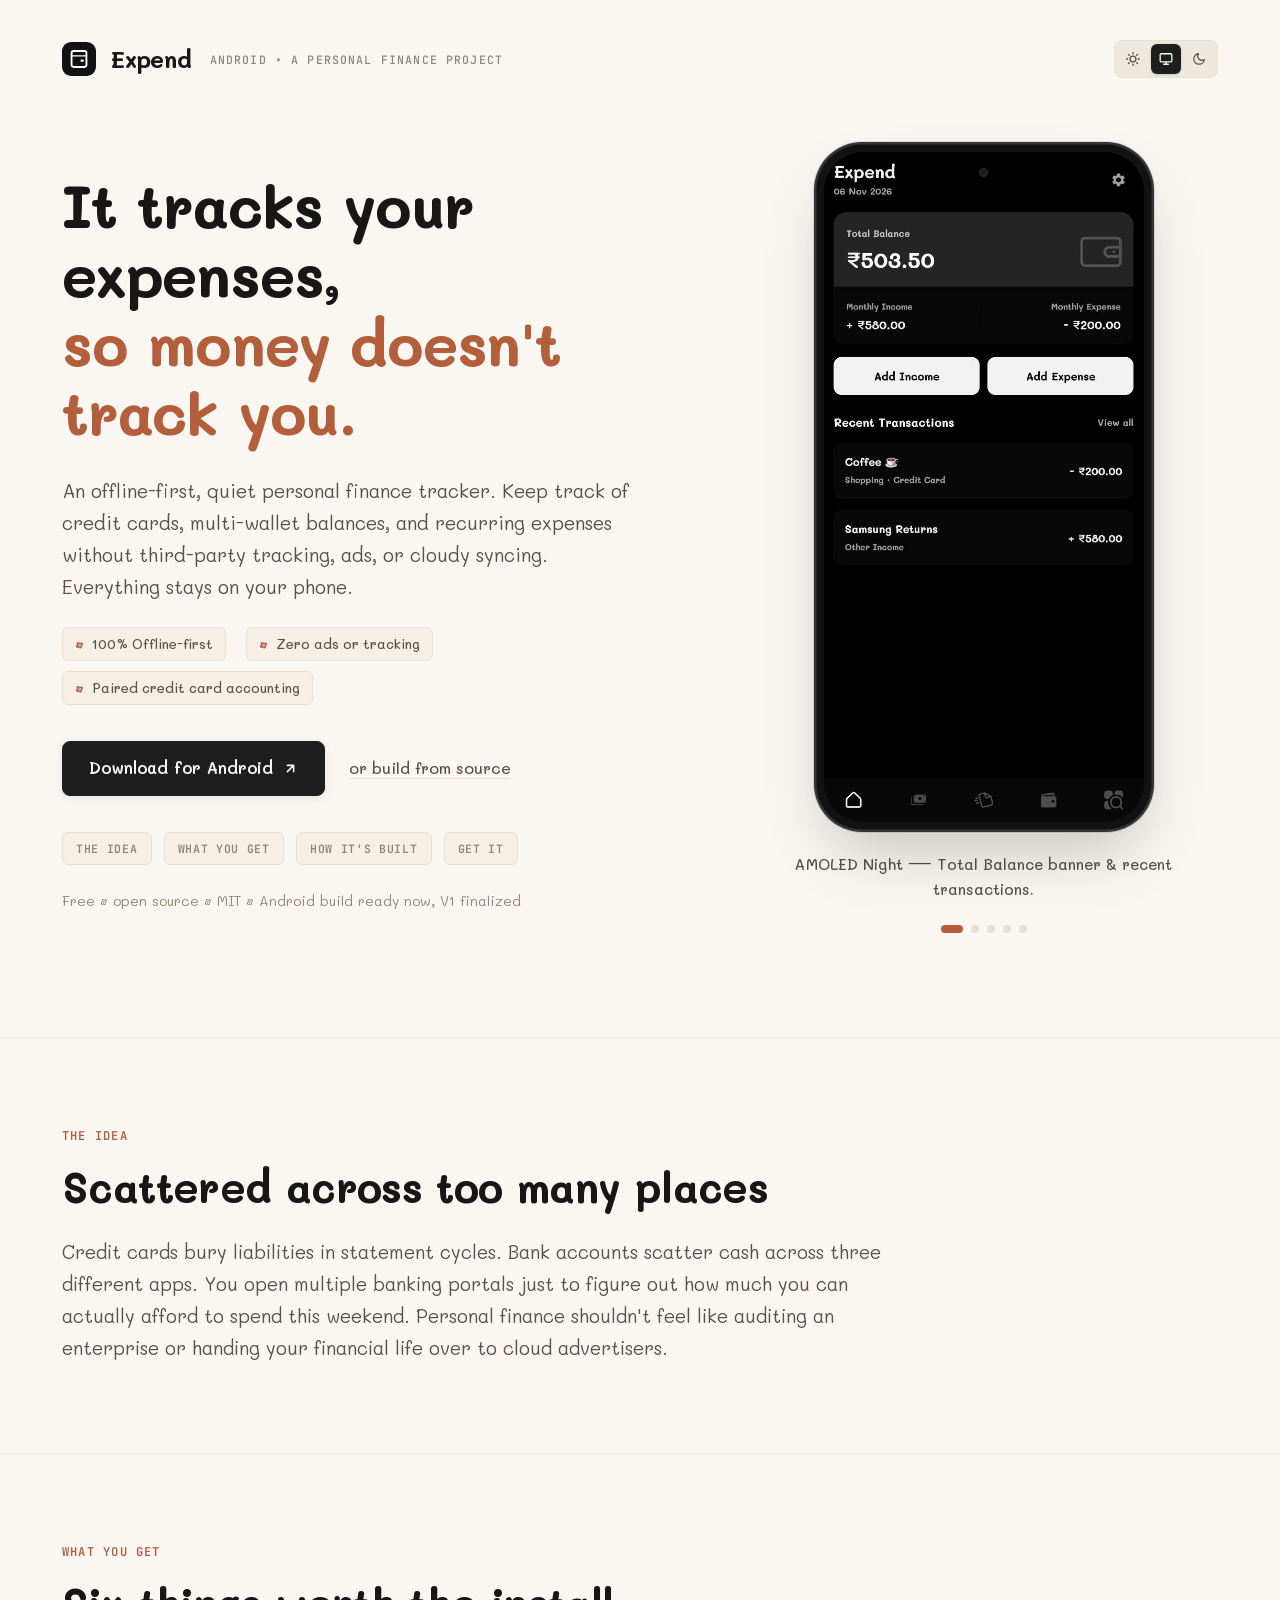
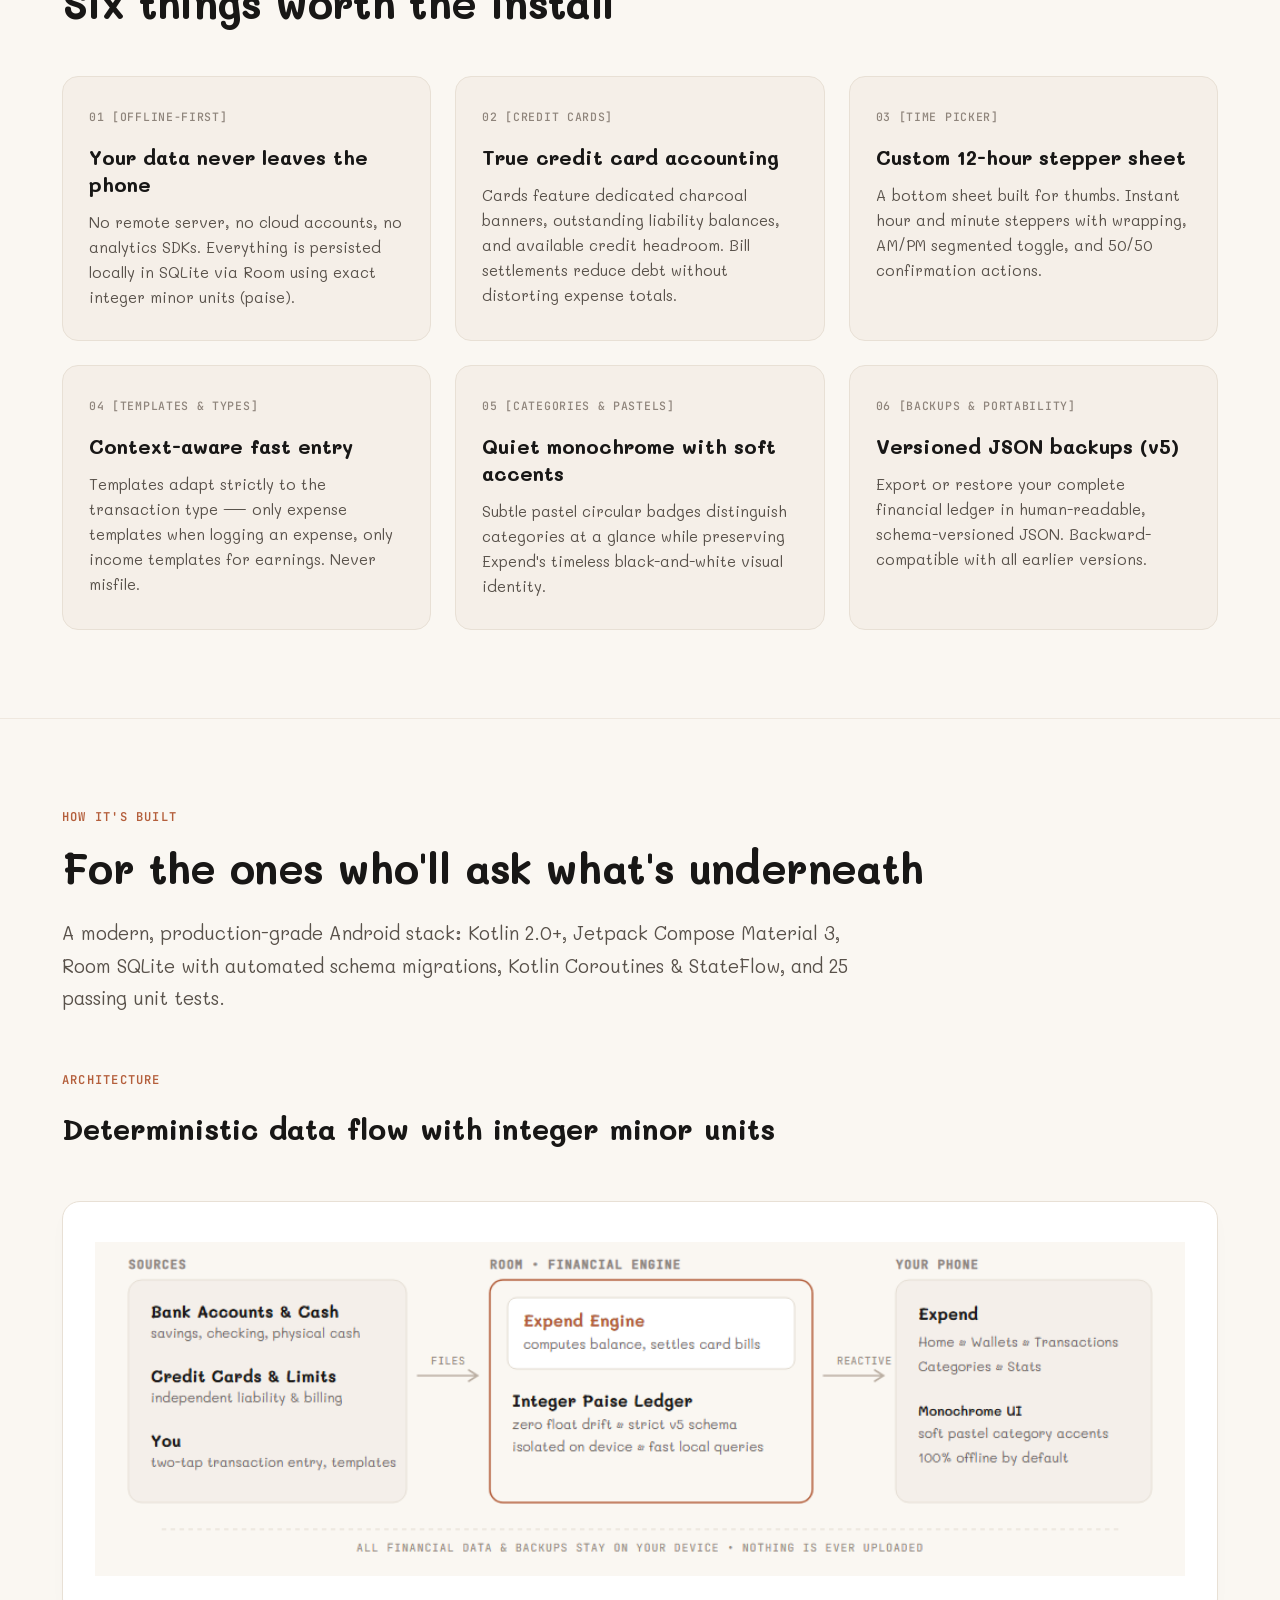
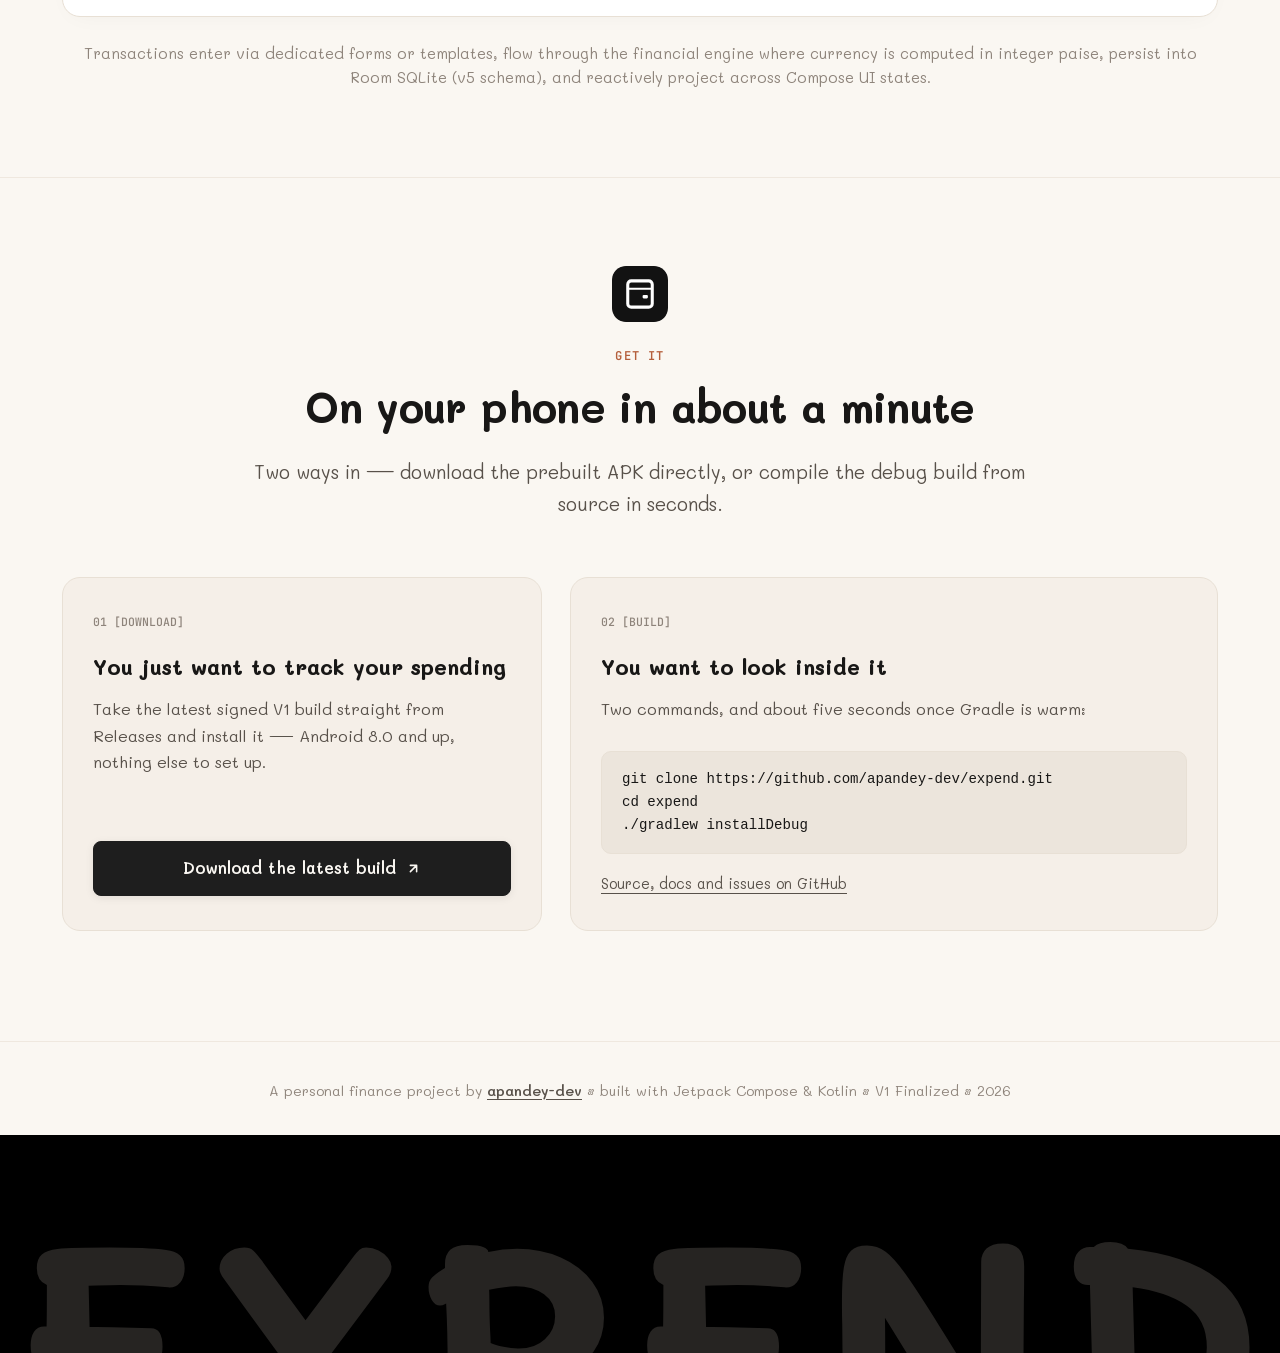
==== commit 1420a298: "Implement invisible cursor proximity text glow, relocate footer credit, and polish rectangular theme" ====
--- a/docs/index.html
+++ b/docs/index.html
@@ -308,19 +308,21 @@
     </section>
   </main>
 
-  <!-- Typography Banner -->
-  <section class="brand-typography-banner" aria-label="Expend typography banner">
-    <div class="brand-typography-clip">
-      <span class="brand-typography-text">EXPEND</span>
-    </div>
-  </section>
-
-  <!-- Footer -->
-  <footer class="footer">
+  <!-- Project Credit Line (Positioned Immediately Above Typography Banner) -->
+  <aside class="project-credit-line" aria-label="Project credits">
     <div class="container">
       <p>A personal finance project by <a href="https://github.com/apandey-dev" target="_blank" rel="noopener">apandey-dev</a> &bull; built with Jetpack Compose &amp; Kotlin &bull; V1 Finalized &bull; 2026</p>
     </div>
-  </footer>
+  </aside>
+
+  <!-- Large Edge-to-Edge Typography Banner (Final Visual Section) -->
+  <section class="brand-typography-banner" aria-label="Expend typography banner">
+    <div class="brand-typography-clip">
+      <span class="brand-typography-text base-text" aria-hidden="true">EXPEND</span>
+      <span class="brand-typography-text glow-text" aria-hidden="true">EXPEND</span>
+      <span class="sr-only">EXPEND</span>
+    </div>
+  </section>
 
   <script src="app.js"></script>
 </body>
--- a/docs/style.css
+++ b/docs/style.css
@@ -192,8 +192,8 @@
   font-family: var(--font-main);
   font-weight: 600;
   font-size: 1.05rem;
-  padding: 14px 28px;
-  border-radius: 28px;
+  padding: 13px 26px;
+  border-radius: 8px;
   border: 1px solid var(--brand-dark);
   transition: all 0.2s ease;
   box-shadow: 0 4px 16px rgba(0, 0, 0, 0.08);
@@ -597,22 +597,25 @@
 /* ==========================================================================
    Footer
    ========================================================================== */
-.footer {
+.project-credit-line {
   border-top: 1px solid var(--border-subtle);
-  padding: 56px 0;
+  padding: 36px 0 32px;
   text-align: center;
   font-family: var(--font-main);
-  font-size: 0.9rem;
+  font-size: 0.88rem;
   color: var(--text-muted);
   line-height: 1.8;
-}
-
-.footer a {
+  background-color: var(--bg-color);
+}
+
+.project-credit-line a {
   color: var(--text-secondary);
   font-weight: 600;
-}
-
-.footer a:hover {
+  text-decoration: underline;
+  text-underline-offset: 3px;
+}
+
+.project-credit-line a:hover {
   color: var(--accent-rust);
 }
 
--- a/docs/theme.css
+++ b/docs/theme.css
@@ -2,19 +2,19 @@
    Expend Showcase — Theme Stylesheet (Light, Dark, and System Default)
    ========================================================================== */
 
-/* 1. Theme Variables & Defaults */
+/* 1. Theme Variables & Design Tokens */
 :root {
-  /* Font & Dimensions */
+  /* Font Families & Dimensions */
   --font-main: 'Mali', cursive, sans-serif;
   --font-mono: 'JetBrains Mono', SFMono-Regular, Consolas, Menlo, monospace;
   --max-width: 1220px;
   --phone-width: 340px;
   --phone-height: 690px;
   
-  /* Light Theme (Default Warm Ivory) */
+  /* Light Theme (Warm Ivory & Charcoal) */
   --bg-color: #FAF7F2;
   --surface-card: #F5EFE8;
-  --surface-card-hover: #F0E9E1;
+  --surface-card-hover: #EFE8DF;
   --surface-white: #FFFFFF;
   --surface-code: #ECE5DC;
   
@@ -32,9 +32,19 @@
   --brand-dark: #1E1E1E;
   --brand-hover: #333333;
 
-  /* Typography Banner */
+  /* Button Tokens (Minimal Rectangular) */
+  --button-primary-bg: #1E1E1E;
+  --button-primary-text: #FAF7F2;
+  --button-primary-border: #1E1E1E;
+  --button-primary-hover-bg: #333333;
+  --button-primary-hover-border: #333333;
+  --button-primary-hover-text: #FAF7F2;
+
+  /* Typography Banner Tokens */
   --banner-bg: #000000;
   --banner-text: #262422;
+  --banner-glow: #E07A5F;
+  --banner-glow-shadow: rgba(224, 122, 95, 0.45);
 
   /* Theme Switcher */
   --toggle-bg: #EFE8DF;
@@ -51,7 +61,7 @@
 [data-theme="dark"] {
   --bg-color: #0F0E0D;
   --surface-card: #181716;
-  --surface-card-hover: #201E1C;
+  --surface-card-hover: #22201E;
   --surface-white: #1C1B19;
   --surface-code: #141312;
   
@@ -69,8 +79,18 @@
   --brand-dark: #2A2724;
   --brand-hover: #383430;
 
+  /* Dark Theme Buttons (High Contrast & Clear) */
+  --button-primary-bg: #FAF7F2;
+  --button-primary-text: #121110;
+  --button-primary-border: #FAF7F2;
+  --button-primary-hover-bg: #EAE5DE;
+  --button-primary-hover-border: #EAE5DE;
+  --button-primary-hover-text: #121110;
+
   --banner-bg: #000000;
   --banner-text: #22201E;
+  --banner-glow: #E68A6E;
+  --banner-glow-shadow: rgba(230, 138, 110, 0.5);
 
   --toggle-bg: #1C1B19;
   --toggle-border: #2A2825;
@@ -87,7 +107,7 @@
   :root:not([data-theme="light"]) {
     --bg-color: #0F0E0D;
     --surface-card: #181716;
-    --surface-card-hover: #201E1C;
+    --surface-card-hover: #22201E;
     --surface-white: #1C1B19;
     --surface-code: #141312;
     
@@ -105,8 +125,17 @@
     --brand-dark: #2A2724;
     --brand-hover: #383430;
 
+    --button-primary-bg: #FAF7F2;
+    --button-primary-text: #121110;
+    --button-primary-border: #FAF7F2;
+    --button-primary-hover-bg: #EAE5DE;
+    --button-primary-hover-border: #EAE5DE;
+    --button-primary-hover-text: #121110;
+
     --banner-bg: #000000;
     --banner-text: #22201E;
+    --banner-glow: #E68A6E;
+    --banner-glow-shadow: rgba(230, 138, 110, 0.5);
 
     --toggle-bg: #1C1B19;
     --toggle-border: #2A2825;
@@ -119,67 +148,86 @@
   }
 }
 
-/* 4. Adaptive Component Styles for Dark Theme */
-[data-theme="dark"] .chip-link,
-:root:not([data-theme="light"]) .chip-link {
+/* 4. Minimal Rectangular Button & Interactive Control Styling */
+.btn-primary {
+  display: inline-flex;
+  align-items: center;
+  gap: 10px;
+  background-color: var(--button-primary-bg);
+  color: var(--button-primary-text) !important;
+  border: 1px solid var(--button-primary-border);
+  border-radius: 8px; /* Clean rectangular corners — no pill shapes */
+  font-family: var(--font-main);
+  font-weight: 600;
+  font-size: 1.02rem;
+  padding: 13px 26px;
+  cursor: pointer;
+  box-shadow: 0 2px 8px rgba(0, 0, 0, 0.08);
+  transition: background-color 0.18s ease, border-color 0.18s ease, color 0.18s ease, transform 0.18s ease, box-shadow 0.18s ease;
+}
+
+.btn-primary:hover {
+  background-color: var(--button-primary-hover-bg);
+  border-color: var(--button-primary-hover-border);
+  color: var(--button-primary-hover-text) !important;
+  transform: translateY(-1px);
+  box-shadow: 0 4px 14px rgba(0, 0, 0, 0.12);
+}
+
+.btn-primary:focus-visible {
+  outline: 2px solid var(--accent-rust);
+  outline-offset: 3px;
+}
+
+.btn-link {
+  font-family: var(--font-main);
+  font-size: 0.98rem;
+  font-weight: 500;
+  color: var(--text-secondary);
+  text-decoration: underline;
+  text-underline-offset: 4px;
+  text-decoration-color: var(--border-color);
+  transition: color 0.18s ease, text-decoration-color 0.18s ease;
+}
+
+.btn-link:hover {
+  color: var(--accent-rust);
+  text-decoration-color: var(--accent-rust);
+}
+
+.chip-link {
+  font-family: var(--font-mono);
+  font-size: 0.72rem;
+  font-weight: 600;
+  text-transform: uppercase;
+  letter-spacing: 0.06em;
+  color: var(--text-muted);
+  border: 1px solid var(--border-color);
+  padding: 6px 13px;
+  border-radius: 6px; /* Clean rectangular chips */
+  background: var(--surface-card);
+  transition: all 0.18s ease;
+}
+
+.chip-link:hover {
+  background: var(--surface-card-hover);
+  color: var(--accent-rust);
+  border-color: var(--accent-rust);
+}
+
+.hero-tag-item {
   background-color: var(--surface-card);
-  border-color: var(--border-color);
+  border: 1px solid var(--border-color);
+  border-radius: 6px; /* Clean rectangular badges */
   color: var(--text-secondary);
-}
-
-[data-theme="dark"] .chip-link:hover,
-:root:not([data-theme="light"]) .chip-link:hover {
-  background-color: var(--surface-card-hover);
-  border-color: var(--accent-rust);
-  color: var(--accent-rust);
-}
-
-[data-theme="dark"] .btn-primary,
-:root:not([data-theme="light"]) .btn-primary {
-  background-color: var(--text-primary);
-  color: #0F0E0D;
-  border-color: var(--text-primary);
-}
-
-[data-theme="dark"] .btn-primary:hover,
-:root:not([data-theme="light"]) .btn-primary:hover {
-  background-color: #E2DDD7;
-  border-color: #E2DDD7;
-  color: #0F0E0D;
-}
-
-[data-theme="dark"] .btn-link,
-:root:not([data-theme="light"]) .btn-link {
-  color: var(--text-secondary);
-  border-bottom-color: var(--border-color);
-}
-
-[data-theme="dark"] .btn-link:hover,
-:root:not([data-theme="light"]) .btn-link:hover {
-  color: var(--accent-rust);
-  border-bottom-color: var(--accent-rust);
-}
-
-[data-theme="dark"] .phone-mockup,
-:root:not([data-theme="light"]) .phone-mockup {
-  border-color: #2D2A26;
-  box-shadow: 0 24px 64px rgba(0, 0, 0, 0.6), 0 4px 16px rgba(0, 0, 0, 0.4);
-}
-
-[data-theme="dark"] .code-block,
-:root:not([data-theme="light"]) .code-block {
-  background-color: var(--surface-code);
-  border-color: var(--border-color);
-  color: var(--text-primary);
-}
-
-[data-theme="dark"] .footer,
-:root:not([data-theme="light"]) .footer {
-  border-top-color: var(--border-subtle);
-  color: var(--text-muted);
-}
-
-/* 5. Theme Switcher Layout & Controls */
+  font-size: 0.84rem;
+  font-weight: 500;
+  padding: 5px 12px;
+  display: inline-flex;
+  align-items: center;
+}
+
+/* 5. Theme Switcher Control (Minimal Rectangular Design) */
 .top-bar-inner {
   display: flex;
   align-items: center;
@@ -192,9 +240,9 @@
   align-items: center;
   background-color: var(--toggle-bg);
   border: 1px solid var(--toggle-border);
-  border-radius: 9999px;
+  border-radius: 8px; /* Clean rectangular container */
   padding: 3px;
-  gap: 2px;
+  gap: 3px;
   flex-shrink: 0;
   transition: background-color 0.2s ease, border-color 0.2s ease;
 }
@@ -203,12 +251,12 @@
   display: inline-flex;
   align-items: center;
   justify-content: center;
-  width: 32px;
-  height: 32px;
+  width: 30px;
+  height: 30px;
   padding: 0;
   background: transparent;
   border: none;
-  border-radius: 9999px;
+  border-radius: 6px;
   color: var(--toggle-btn-text);
   cursor: pointer;
   transition: all 0.18s ease;
@@ -236,3 +284,41 @@
   outline: 2px solid var(--accent-rust);
   outline-offset: 2px;
 }
+
+/* 6. Project Credit Line (Above EXPEND Banner) */
+.project-credit-line {
+  padding: 36px 0 32px;
+  text-align: center;
+  font-family: var(--font-main);
+  font-size: 0.88rem;
+  color: var(--text-muted);
+  line-height: 1.8;
+  border-top: 1px solid var(--border-subtle);
+  background-color: var(--bg-color);
+  transition: background-color 0.2s ease, border-color 0.2s ease;
+}
+
+.project-credit-line a {
+  color: var(--text-secondary);
+  font-weight: 600;
+  text-decoration: underline;
+  text-underline-offset: 3px;
+  transition: color 0.18s ease;
+}
+
+.project-credit-line a:hover {
+  color: var(--accent-rust);
+}
+
+/* 7. Screen Reader Only Utility */
+.sr-only {
+  position: absolute;
+  width: 1px;
+  height: 1px;
+  padding: 0;
+  margin: -1px;
+  overflow: hidden;
+  clip: rect(0, 0, 0, 0);
+  white-space: nowrap;
+  border-width: 0;
+}
--- a/docs/responsive.css
+++ b/docs/responsive.css
@@ -315,7 +315,7 @@
 }
 
 /* --------------------------------------------------------------------------
-   7. EXPEND Oversized Bottom Typography Banner — Precise Intentional Cropping
+   7. EXPEND Oversized Bottom Typography Banner & Invisible Cursor Glow
    -------------------------------------------------------------------------- */
 .brand-typography-banner {
   width: 100%;
@@ -337,9 +337,12 @@
   justify-content: center;
   align-items: flex-start;
   padding-top: clamp(24px, 4vw, 56px);
-  /* Container height calculated so bottom 10-15% of the oversized letters extend beyond the boundary */
+  /* Height proportioned so bottom 10-15% of the oversized letters extend beyond and are cropped */
   height: clamp(80px, 17vw, 220px);
   box-sizing: border-box;
+  --glow-x: -999px;
+  --glow-y: -999px;
+  --glow-opacity: 0;
 }
 
 .brand-typography-text {
@@ -350,16 +353,60 @@
   letter-spacing: clamp(0.01em, 0.03em, 0.05em);
   text-align: center;
   text-transform: uppercase;
-  color: var(--banner-text, #262422);
   margin: 0;
   padding: 0;
   user-select: none;
   white-space: nowrap;
   pointer-events: none;
   display: inline-block;
-  /* Shift down by 12% so approximately 10-15% of letter height is intentionally clipped */
   transform: translateY(12%);
   will-change: transform;
+}
+
+/* Base text layer */
+.brand-typography-text.base-text {
+  color: var(--banner-text, #262422);
+  position: relative;
+  z-index: 1;
+}
+
+/* Separate Glow layer clipped strictly to cursor proximity */
+.brand-typography-text.glow-text {
+  position: absolute;
+  top: clamp(24px, 4vw, 56px);
+  left: 0;
+  right: 0;
+  margin: 0 auto;
+  z-index: 2;
+  color: var(--banner-glow, #E07A5F);
+  text-shadow: 0 0 20px var(--banner-glow-shadow, rgba(224, 122, 95, 0.45));
+  opacity: var(--glow-opacity, 0);
+  transition: opacity 0.25s ease;
+  
+  /* Radial mask centered on cursor — invisible boundary with soft gradual falloff */
+  -webkit-mask-image: radial-gradient(
+    circle 220px at var(--glow-x, -999px) var(--glow-y, -999px),
+    rgba(0, 0, 0, 1) 0%,
+    rgba(0, 0, 0, 0.8) 25%,
+    rgba(0, 0, 0, 0.45) 55%,
+    rgba(0, 0, 0, 0.1) 80%,
+    transparent 100%
+  );
+  mask-image: radial-gradient(
+    circle 220px at var(--glow-x, -999px) var(--glow-y, -999px),
+    rgba(0, 0, 0, 1) 0%,
+    rgba(0, 0, 0, 0.8) 25%,
+    rgba(0, 0, 0, 0.45) 55%,
+    rgba(0, 0, 0, 0.1) 80%,
+    transparent 100%
+  );
+}
+
+/* Touch devices: disable cursor proximity glow */
+@media (hover: none) or (pointer: coarse) {
+  .brand-typography-text.glow-text {
+    display: none !important;
+  }
 }
 
 @media (max-width: 600px) {
@@ -372,6 +419,10 @@
     font-size: clamp(4.2rem, 23.5vw, 6.8rem);
     transform: translateY(13%);
   }
+
+  .brand-typography-text.glow-text {
+    top: clamp(16px, 4vw, 28px);
+  }
 }
 
 @media (max-width: 374px) {
@@ -383,6 +434,10 @@
   .brand-typography-text {
     font-size: 3.8rem;
     transform: translateY(14%);
+  }
+
+  .brand-typography-text.glow-text {
+    top: 14px;
   }
 }
 
@@ -396,4 +451,8 @@
     transition-duration: 0.001ms !important;
     scroll-behavior: auto !important;
   }
-}
+  
+  .brand-typography-text.glow-text {
+    transition: none !important;
+  }
+}
